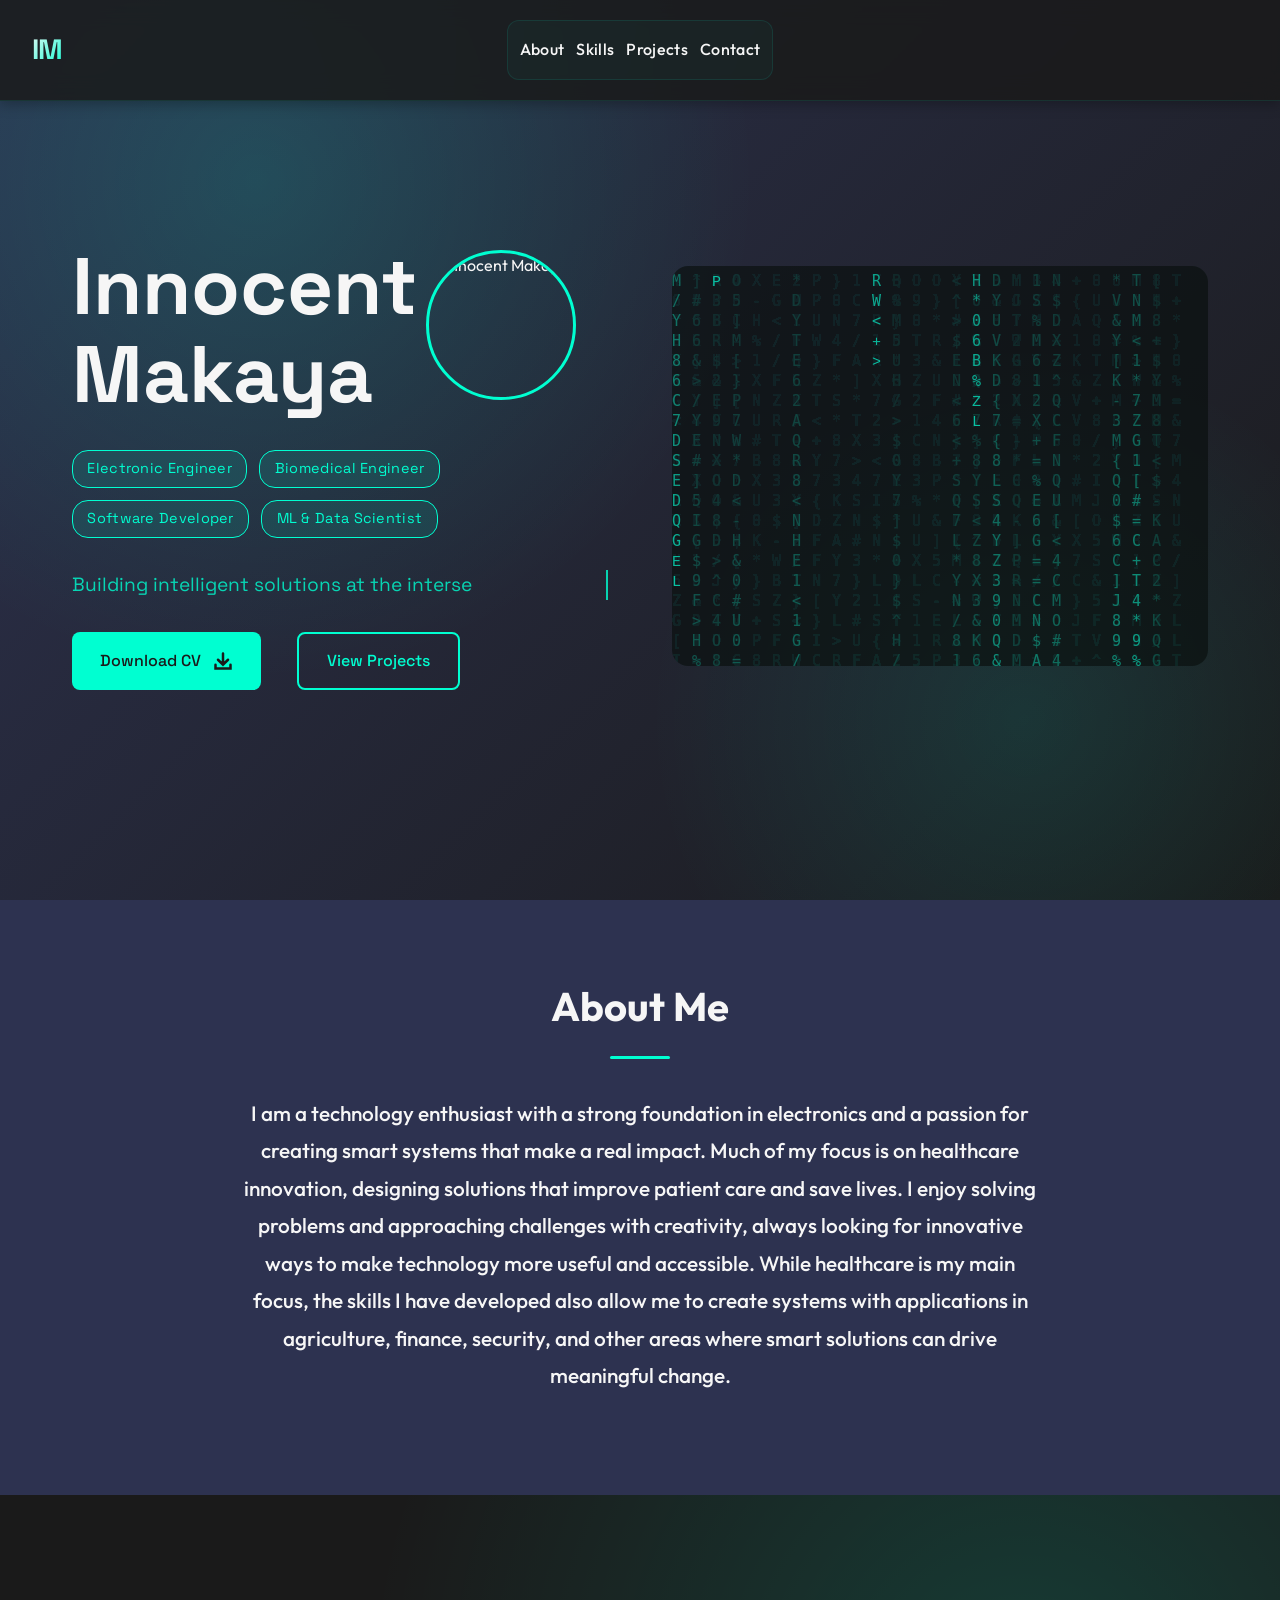
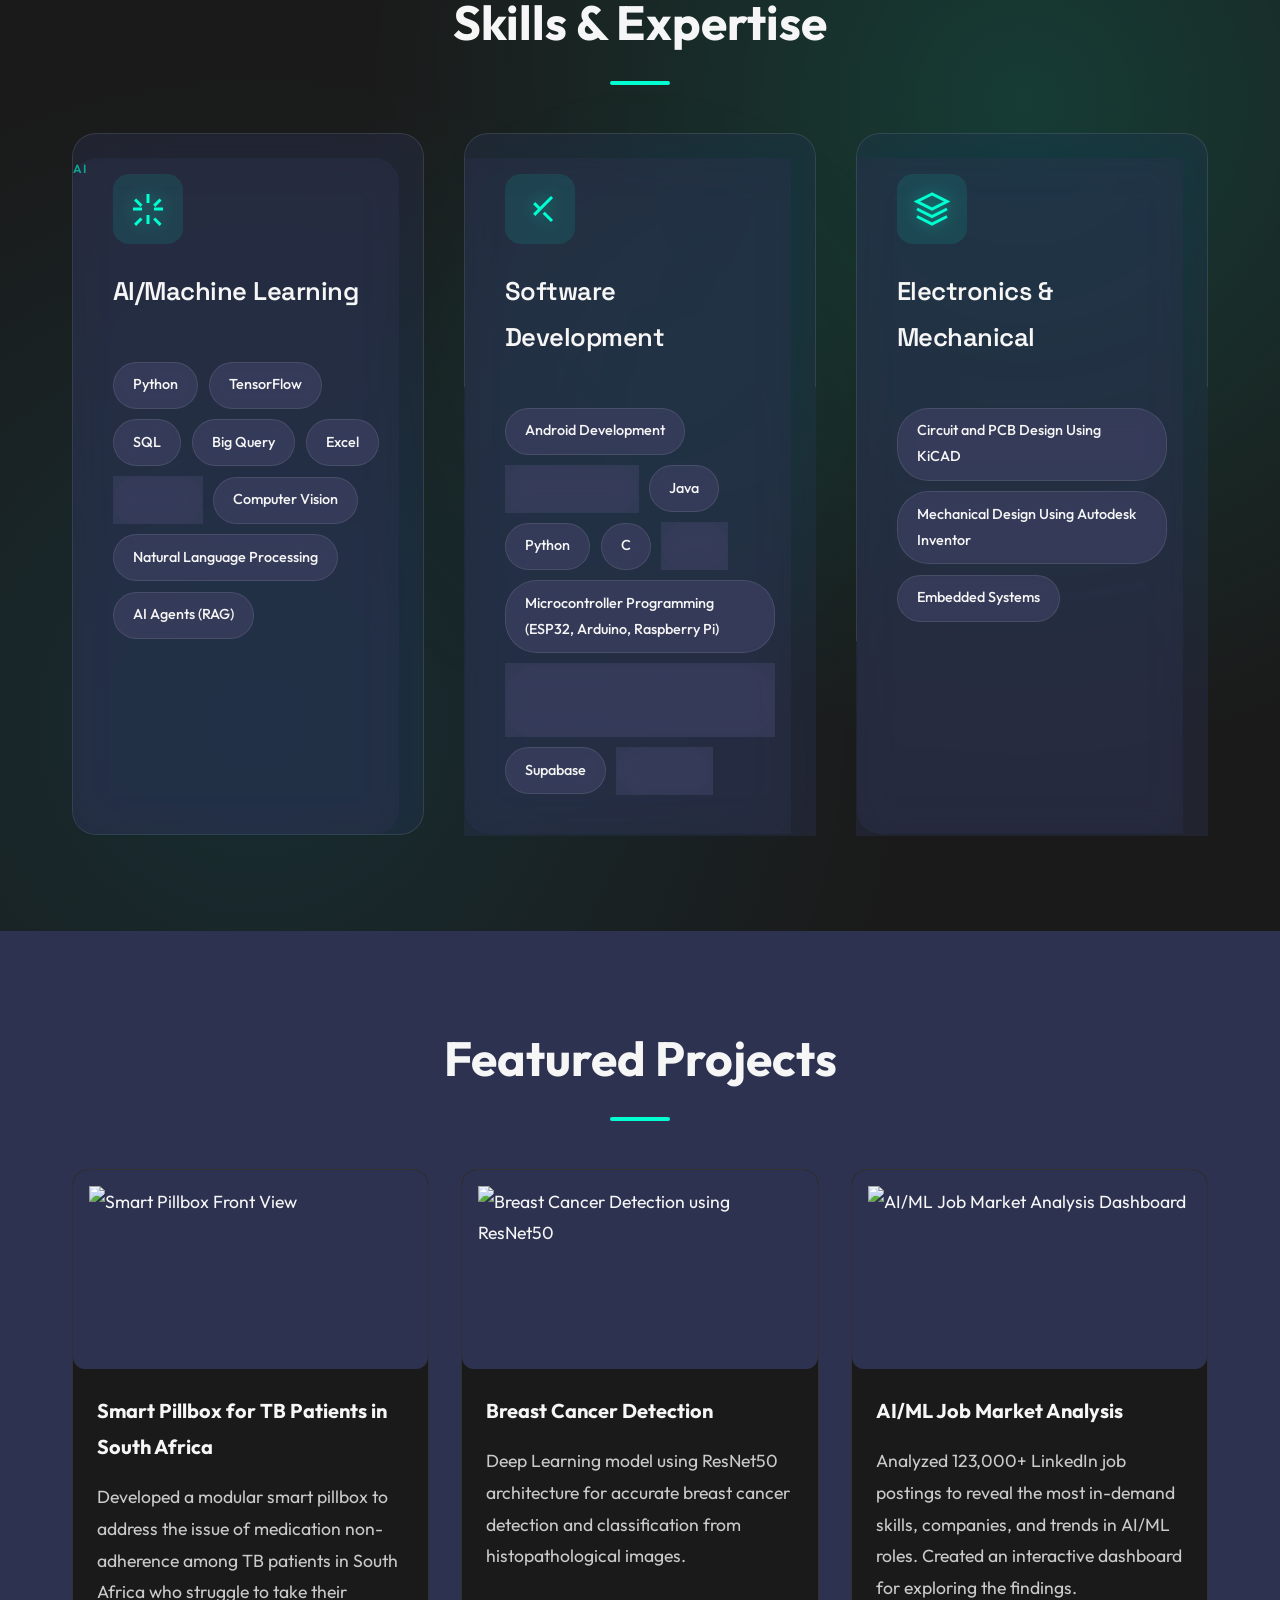
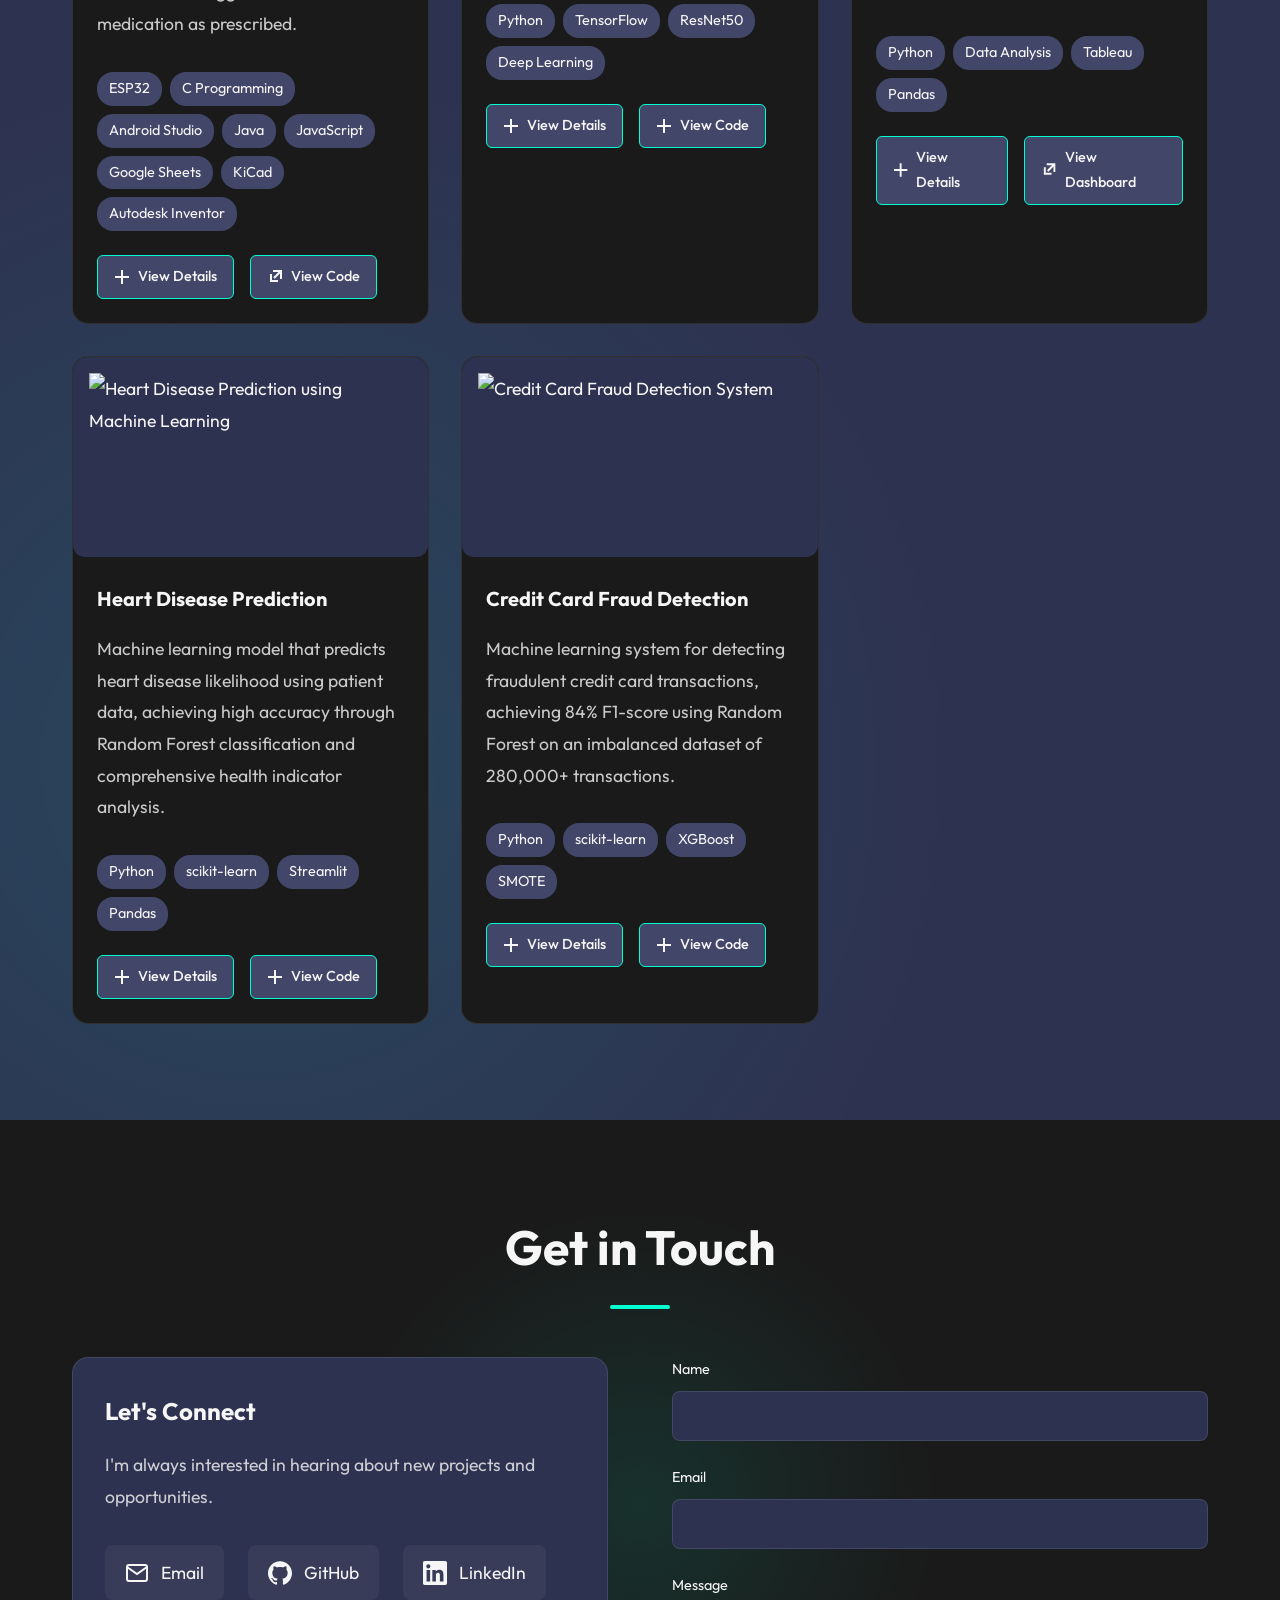
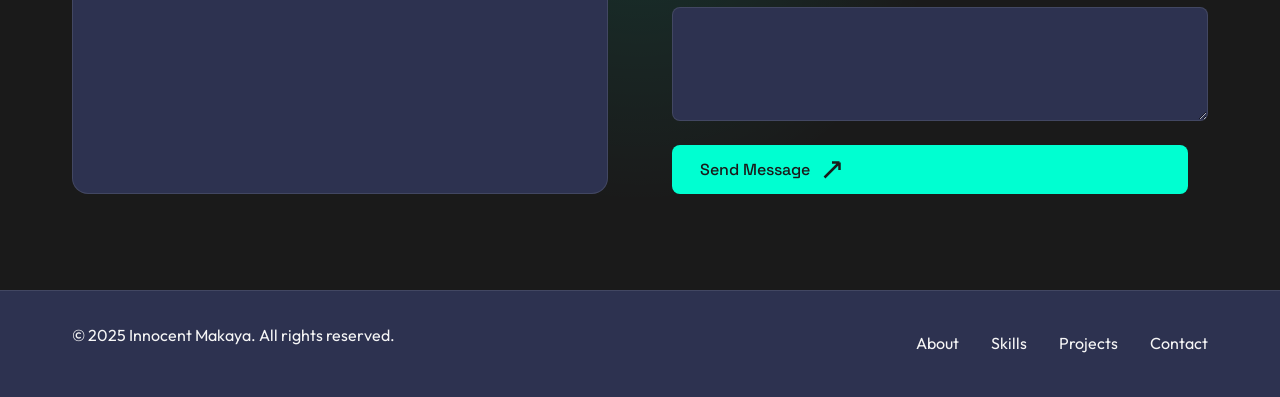
==== index.html @ ff17538e "Add files via upload" ====
<!DOCTYPE html>
<html lang="en">
<head>
    <meta charset="UTF-8">
    <meta name="viewport" content="width=device-width, initial-scale=1.0">
    <title>Innocent Makaya | Software & Biomedical Engineer</title>
    <meta name="description" content="Innocent Makaya - A Software & Biomedical Engineer specializing in AI-driven healthcare solutions and IoT systems">
    <link rel="preconnect" href="https://fonts.googleapis.com">
    <link rel="preconnect" href="https://fonts.gstatic.com" crossorigin>
    <link href="https://fonts.googleapis.com/css2?family=Outfit:wght@300;400;500;600;700&family=Space+Grotesk:wght@400;500;600;700&display=swap" rel="stylesheet">
    <link rel="stylesheet" href="styles.css">
</head>
<body>
    <div id="scroll-progress"></div>

    <div class="noise-overlay"></div>
    
    <!-- Navigation -->
    <nav class="navbar">
        <div class="nav-content">
            <a href="#home" class="logo">IM</a>
            <div class="nav-links">
                <a href="#about">About</a>
                <a href="#skills">Skills</a>
                <a href="#projects">Projects</a>
                <a href="#contact">Contact</a>
            </div>
            <button class="menu-toggle" aria-label="Toggle menu">
                <span></span><span></span>
            </button>
        </div>
    </nav>

    <!-- Hero Section -->
    <section id="home" class="hero">
        <div class="hero-content">
            <div class="hero-text">
                <div class="title-wrap">
                    <h1>Innocent <br>Makaya</h1>
                    <img src="assets/profile_circle.png" alt="Innocent Makaya" class="hero-profile" />
                </div>
                <div class="hero-tags glide-in">
                    <span>Electronic Engineer</span>
                    <span>Biomedical Engineer</span>
                    <span>Software Developer</span>
                    <span>ML & Data Scientist</span>
                </div>
                <p class="typewriter" data-text="Building intelligent solutions at the intersection of hardware, AI & healthcare."></p>
                <div class="cta-buttons">
                    <a href="assets/Innocent_Makaya_CV.pdf" class="btn btn-primary" download>
                        <span>Download CV</span>
                        <svg width="16" height="16" viewBox="0 0 16 16" fill="none">
                            <path d="M14 11v3H2v-3M8 2v9M4 7l4 4 4-4" stroke="currentColor" stroke-width="2" stroke-linecap="round"/>
                        </svg>
                    </a>
                    <a href="#projects" class="btn btn-secondary">View Projects</a>
                </div>
            </div>
            <div class="hero-visual">
                <canvas id="matrix-rain"></canvas>
                <div class="tech-stack-labels">
                    <span style="--delay: 0s">Python</span>
                    <span style="--delay: 0.1s">Java</span>
                    <span style="--delay: 0.2s">React</span>
                    <span style="--delay: 0.3s">IoT</span>
                    <span style="--delay: 0.4s">AI</span>
                </div>
            </div>
        </div>
    </section>

    <!-- About Section -->
    <section id="about" class="about">
        <div class="section-content">
            <h2 class="section-title">About Me</h2>
            <div class="about-narrative">
                <p class="narrative-lead">I am a technology enthusiast with a strong foundation in electronics and a passion for creating smart systems that make a real impact. Much of my focus is on healthcare innovation, designing solutions that improve patient care and save lives.
                    I enjoy solving problems and approaching challenges with creativity, always looking for innovative ways to make technology more useful and accessible. While healthcare is my main focus, the skills I have developed also allow me to create systems with applications in agriculture, finance, security, and other areas where smart solutions can drive meaningful change.
                </p>
            </div>
        </div>
    </section>

    <!-- Skills Section -->
    <section id="skills" class="skills">
        <div class="section-content">
            <h2 class="section-title">Skills & Expertise</h2>
            <div class="skills-grid">
                <div class="skill-card" data-category="AI">
                    <div class="skill-icon">
                        <svg viewBox="0 0 24 24" width="24" height="24" fill="none" stroke="currentColor" stroke-width="2">
                            <path d="M12 2v6m0 14v-6m10-4h-6m-8 0H2m18.364-6.364l-4.243 4.243m-8.485 8.485l-4.243 4.243m4.243-12.728l-4.243-4.243m12.728 12.728l4.243 4.243"/>
                        </svg>
                    </div>
                    <h3>AI/Machine Learning</h3>
                    <ul class="skill-tags">
                        <li>Python</li>
                        <li>TensorFlow</li>
                        <li>SQL</li>
                        <li>Big Query</li>
                        <li>Excel</li>
                        <li>Tableau</li>
                        <li>Computer Vision</li>
                        <li>Natural Language Processing</li>
                        <li>AI Agents (RAG)</li>
                    </ul>
                </div>
                <div class="skill-card" data-category="Software">
                    <div class="skill-icon">
                        <svg viewBox="0 0 24 24" width="24" height="24" fill="none" stroke="currentColor" stroke-width="2">
                            <path d="M20 4L8.12 15.88M14.47 14.48L20 20M8.12 8.12L12 12"/>
                        </svg>
                    </div>
                    <h3>Software Development</h3>
                    <ul class="skill-tags">
                        <li>Android Development</li>
                        <li>Android Studio</li>
                        <li>Java</li>
                        <li>Python</li>
                        <li>C</li>
                        <li>C++</li>
                        <li>Microcontroller Programming (ESP32, Arduino, Raspberry Pi)</li>
                        <li>Web Development (HTML, JavaScript, CSS)</li>
                        <li>Supabase</li>
                        <li>Firebase</li>
                    </ul>
                </div>
                <div class="skill-card" data-category="Engineering">
                    <div class="skill-icon">
                        <svg viewBox="0 0 24 24" width="24" height="24" fill="none" stroke="currentColor" stroke-width="2">
                            <path d="M12 2L2 7l10 5 10-5-10-5zM2 17l10 5 10-5M2 12l10 5 10-5"/>
                        </svg>
                    </div>
                    <h3>Electronics & Mechanical</h3>
                    <ul class="skill-tags">
                        <li>Circuit and PCB Design Using KiCAD</li>
                        <li>Mechanical Design Using Autodesk Inventor</li>
                        <li>Embedded Systems</li>
                    </ul>
                </div>
            </div>
        </div>
    </section>

    <!-- Projects Section -->
    <section id="projects" class="projects">
        <div class="section-content">
            <h2 class="section-title">Featured Projects</h2>
            <div class="projects-grid">
                <article class="project-card">
                    <a href="projects/smart-pillbox.html" class="project-image">
                        <img src="Smart Pillbox Images/Front_No_Screen.jpg" alt="Smart Pillbox Front View" loading="lazy">
                        <div class="view-3d-badge">
                            <svg viewBox="0 0 24 24" width="20" height="20" fill="none" stroke="currentColor" stroke-width="2">
                                <path d="M12 3l8 4.5v9L12 21l-8-4.5v-9L12 3z"/>
                                <path d="M12 12l8-4.5M12 12v9M12 12L4 7.5"/>
                            </svg>
                            View 3D Model
                        </div>
                    </a>
                    <div class="project-content">
                        <h3>Smart Pillbox for TB Patients in South Africa</h3>
                        <p>Developed a modular smart pillbox to address the issue of medication non-adherence among TB patients in South Africa who struggle to take their medication as prescribed.</p>
                        <div class="project-tech">
                            <span>ESP32</span>
                            <span>C Programming</span>
                            <span>Android Studio</span>
                            <span>Java</span>
                            <span>JavaScript</span>
                            <span>Google Sheets</span>
                            <span>KiCad</span>
                            <span>Autodesk Inventor</span>
                        </div>
                        <div class="project-links">
                            <a href="projects/smart-pillbox.html" class="project-link">
                                <svg width="16" height="16" viewBox="0 0 16 16" fill="none" stroke="currentColor" stroke-width="2">
                                    <path d="M8 1v14M1 8h14"/>
                                </svg>
                                View Details
                            </a>
                            <a href="https://github.com/yourusername/smart-pillbox" class="project-link" target="_blank">
                                <svg width="16" height="16" viewBox="0 0 16 16" fill="none" stroke="currentColor" stroke-width="2">
                                    <path d="M6 2h8v8M14 2L7 9M4 5v7h7"/>
                                </svg>
                                View Code
                            </a>
                        </div>
                    </div>
                </article>

                <article class="project-card">
                    <a href="projects/breast-cancer-detection.html" class="project-image">
                        <img src="Breast Cancer/Breast Cancer Detection_ ResNet50 Overview.png" alt="Breast Cancer Detection using ResNet50" loading="lazy">
                        <div class="view-details-badge">
                            <svg viewBox="0 0 24 24" width="20" height="20" fill="none" stroke="currentColor" stroke-width="2">
                                <path d="M12 2C6.48 2 2 6.48 2 12s4.48 10 10 10 10-4.48 10-10S17.52 2 12 2z"/>
                                <path d="M12 8v8M8 12h8"/>
                            </svg>
                            View Details
                        </div>
                    </a>
                    <div class="project-content">
                        <h3>Breast Cancer Detection</h3>
                        <p>Deep Learning model using ResNet50 architecture for accurate breast cancer detection and classification from histopathological images.</p>
                        <div class="project-tech">
                            <span>Python</span>
                            <span>TensorFlow</span>
                            <span>ResNet50</span>
                            <span>Deep Learning</span>
                        </div>
                        <div class="project-links">
                            <a href="projects/breast-cancer-detection.html" class="project-link">
                                <svg width="16" height="16" viewBox="0 0 16 16" fill="none" stroke="currentColor" stroke-width="2">
                                    <path d="M8 1v14M1 8h14"/>
                                </svg>
                                View Details
                            </a>
                            <a href="https://github.com/Innocentmakaya/Breast-Cancer-Detection-Using-Deep-Learning.git" class="project-link" target="_blank">
                                <svg width="16" height="16" viewBox="0 0 16 16" fill="none" stroke="currentColor" stroke-width="2">
                                    <path d="M8 1v14M1 8h14"/>
                                </svg>
                                View Code
                            </a>
                        </div>
                    </div>
                </article>

                <article class="project-card">
                    <a href="projects/job-market-analysis.html" class="project-image skills-demand-preview">
                        <img src="Skills Demand Images/skills demand logo.png" alt="AI/ML Job Market Analysis Dashboard" loading="lazy">
                    </a>
                    <div class="project-content">
                        <h3>AI/ML Job Market Analysis</h3>
                        <p>Analyzed 123,000+ LinkedIn job postings to reveal the most in-demand skills, companies, and trends in AI/ML roles. Created an interactive dashboard for exploring the findings.</p>
                        <div class="project-tech">
                            <span>Python</span>
                            <span>Data Analysis</span>
                            <span>Tableau</span>
                            <span>Pandas</span>
                        </div>
                        <div class="project-links">
                            <a href="projects/job-market-analysis.html" class="project-link">
                                <svg width="16" height="16" viewBox="0 0 16 16" fill="none" stroke="currentColor" stroke-width="2">
                                    <path d="M8 1v14M1 8h14"/>
                                </svg>
                                View Details
                            </a>
                            <a href="https://public.tableau.com/views/AIMLJobMarketAnalysis/Dashboard1" class="project-link" target="_blank">
                                <svg width="16" height="16" viewBox="0 0 16 16" fill="none" stroke="currentColor" stroke-width="2">
                                    <path d="M6 2h8v8M14 2L7 9M4 5v7h7"/>
                                </svg>
                                View Dashboard
                            </a>
                        </div>
                    </div>
                </article>

                <article class="project-card">
                    <a href="projects/heart-disease-prediction.html" class="project-image">
                        <img src="Heart Disease Prediction images/Heart Disease logo.png" alt="Heart Disease Prediction using Machine Learning" loading="lazy">
                        <div class="view-details-badge">
                            <svg viewBox="0 0 24 24" width="20" height="20" fill="none" stroke="currentColor" stroke-width="2">
                                <path d="M12 2C6.48 2 2 6.48 2 12s4.48 10 10 10 10-4.48 10-10S17.52 2 12 2z"/>
                                <path d="M12 8v8M8 12h8"/>
                            </svg>
                            View Details
                        </div>
                    </a>
                    <div class="project-content">
                        <h3>Heart Disease Prediction</h3>
                        <p>Machine learning model that predicts heart disease likelihood using patient data, achieving high accuracy through Random Forest classification and comprehensive health indicator analysis.</p>
                        <div class="project-tech">
                            <span>Python</span>
                            <span>scikit-learn</span>
                            <span>Streamlit</span>
                            <span>Pandas</span>
                        </div>
                        <div class="project-links">
                            <a href="projects/heart-disease-prediction.html" class="project-link">
                                <svg width="16" height="16" viewBox="0 0 16 16" fill="none" stroke="currentColor" stroke-width="2">
                                    <path d="M8 1v14M1 8h14"/>
                                </svg>
                                View Details
                            </a>
                            <a href="https://github.com/Innocentmakaya/Heart-Disease-Prediction-Using-Machine-Learning.git" class="project-link" target="_blank">
                                <svg width="16" height="16" viewBox="0 0 16 16" fill="none" stroke="currentColor" stroke-width="2">
                                    <path d="M8 1v14M1 8h14"/>
                                </svg>
                                View Code
                            </a>
                        </div>
                    </div>
                </article>

                <article class="project-card">
                    <a href="projects/credit-card-fraud.html" class="project-image">
                        <img src="Credit Card Fraud Detection Images/credit card logo.png" alt="Credit Card Fraud Detection System" loading="lazy">
                        <div class="view-details-badge">
                            <svg viewBox="0 0 24 24" width="20" height="20" fill="none" stroke="currentColor" stroke-width="2">
                                <path d="M12 2C6.48 2 2 6.48 2 12s4.48 10 10 10 10-4.48 10-10S17.52 2 12 2z"/>
                                <path d="M12 8v8M8 12h8"/>
                            </svg>
                            View Details
                        </div>
                    </a>
                    <div class="project-content">
                        <h3>Credit Card Fraud Detection</h3>
                        <p>Machine learning system for detecting fraudulent credit card transactions, achieving 84% F1-score using Random Forest on an imbalanced dataset of 280,000+ transactions.</p>
                        <div class="project-tech">
                            <span>Python</span>
                            <span>scikit-learn</span>
                            <span>XGBoost</span>
                            <span>SMOTE</span>
                        </div>
                        <div class="project-links">
                            <a href="projects/credit-card-fraud.html" class="project-link">
                                <svg width="16" height="16" viewBox="0 0 16 16" fill="none" stroke="currentColor" stroke-width="2">
                                    <path d="M8 1v14M1 8h14"/>
                                </svg>
                                View Details
                            </a>
                            <a href="https://github.com/Innocentmakaya/Credit-Card-Fraud-Detection-Using-Machine-Learning.git" class="project-link" target="_blank">
                                <svg width="16" height="16" viewBox="0 0 16 16" fill="none" stroke="currentColor" stroke-width="2">
                                    <path d="M8 1v14M1 8h14"/>
                                </svg>
                                View Code
                            </a>
                        </div>
                    </div>
                </article>
            </div>
        </div>
    </section>

    <!-- Contact Section -->
    <section id="contact" class="contact">
        <div class="section-content">
            <h2 class="section-title">Get in Touch</h2>
            <div class="contact-grid">
                <div class="contact-info">
                    <h3>Let's Connect</h3>
                    <p>I'm always interested in hearing about new projects and opportunities.</p>
                    <div class="social-links">
                        <a href="mailto:innocent@example.com" class="social-link">
                            <svg viewBox="0 0 24 24" width="24" height="24" fill="none" stroke="currentColor" stroke-width="2">
                                <path d="M4 4h16c1.1 0 2 .9 2 2v12c0 1.1-.9 2-2 2H4c-1.1 0-2-.9-2-2V6c0-1.1.9-2 2-2z"/>
                                <path d="M22 6l-10 7L2 6"/>
                            </svg>
                            <span>Email</span>
                        </a>
                        <a href="https://github.com/yourusername" class="social-link" target="_blank">
                            <svg viewBox="0 0 24 24" width="24" height="24" fill="currentColor">
                                <path d="M12 .297c-6.63 0-12 5.373-12 12 0 5.303 3.438 9.8 8.205 11.385.6.113.82-.258.82-.577 0-.285-.01-1.04-.015-2.04-3.338.724-4.042-1.61-4.042-1.61C4.422 18.07 3.633 17.7 3.633 17.7c-1.087-.744.084-.729.084-.729 1.205.084 1.838 1.236 1.838 1.236 1.07 1.835 2.809 1.305 3.495.998.108-.776.417-1.305.76-1.605-2.665-.3-5.466-1.332-5.466-5.93 0-1.31.465-2.38 1.235-3.22-.135-.303-.54-1.523.105-3.176 0 0 1.005-.322 3.3 1.23.96-.267 1.98-.399 3-.405 1.02.006 2.04.138 3 .405 2.28-1.552 3.285-1.23 3.285-1.23.645 1.653.24 2.873.12 3.176.765.84 1.23 1.91 1.23 3.22 0 4.61-2.805 5.625-5.475 5.92.42.36.81 1.096.81 2.22 0 1.606-.015 2.896-.015 3.286 0 .315.21.69.825.57C20.565 22.092 24 17.592 24 12.297c0-6.627-5.373-12-12-12"/>
                            </svg>
                            <span>GitHub</span>
                        </a>
                        <a href="https://linkedin.com/in/yourprofile" class="social-link" target="_blank">
                            <svg viewBox="0 0 24 24" width="24" height="24" fill="currentColor">
                                <path d="M20.447 20.452h-3.554v-5.569c0-1.328-.027-3.037-1.852-3.037-1.853 0-2.136 1.445-2.136 2.939v5.667H9.351V9h3.414v1.561h.046c.477-.9 1.637-1.85 3.37-1.85 3.601 0 4.267 2.37 4.267 5.455v6.286zM5.337 7.433c-1.144 0-2.063-.926-2.063-2.065 0-1.138.92-2.063 2.063-2.063 1.14 0 2.064.925 2.064 2.063 0 1.139-.925 2.065-2.064 2.065zm1.782 13.019H3.555V9h3.564v11.452zM22.225 0H1.771C.792 0 0 .774 0 1.729v20.542C0 23.227.792 24 1.771 24h20.451C23.2 24 24 23.227 24 22.271V1.729C24 .774 23.2 0 22.222 0h.003z"/>
                            </svg>
                            <span>LinkedIn</span>
                        </a>
                    </div>
                </div>
                <form id="contact-form" class="contact-form">
                    <div class="form-group">
                        <label for="name">Name</label>
                        <input type="text" id="name" name="name" required>
                    </div>
                    <div class="form-group">
                        <label for="email">Email</label>
                        <input type="email" id="email" name="email" required>
                    </div>
                    <div class="form-group">
                        <label for="message">Message</label>
                        <textarea id="message" name="message" rows="5" required></textarea>
                    </div>
                    <button type="submit" class="btn btn-primary">
                        <span>Send Message</span>
                        <svg width="16" height="16" viewBox="0 0 16 16" fill="none" stroke="currentColor" stroke-width="2">
                            <path d="M14 2L2 14M14 2v6m0-6H8"/>
                        </svg>
                    </button>
                </form>
            </div>
        </div>
    </section>

    <footer class="footer">
        <div class="footer-content">
            <p>© 2025 Innocent Makaya. All rights reserved.</p>
            <div class="footer-links">
                <a href="#about">About</a>
                <a href="#skills">Skills</a>
                <a href="#projects">Projects</a>
                <a href="#contact">Contact</a>
            </div>
        </div>
    </footer>

    <script src="script.js"></script>
</body>
</html>
---- styles.css ----
/* General Styles & Reset */
:root {
    /* Modern Dark Theme Palette */
    --color-primary: #2D3250;
    --color-secondary: #424769;
    --color-accent: #00FFD1;
    --color-text: #F6F6F6;
    --color-text-dark: #1A1A1A;
    --color-background: #1A1A1A;
    --color-surface: #2D3250;
    --color-surface-light: #424769;
    
    /* Typography */
    --font-primary: 'Outfit', sans-serif;
    --font-secondary: 'Space Grotesk', monospace;
    
    /* Effects */
    --shadow-sm: 0 2px 4px rgba(0, 0, 0, 0.1);
    --shadow-md: 0 4px 8px rgba(0, 0, 0, 0.1);
    --shadow-lg: 0 8px 16px rgba(0, 0, 0, 0.1);
    --gradient-primary: linear-gradient(135deg, var(--color-primary) 0%, var(--color-secondary) 100%);
}

* {
    margin: 0;
    padding: 0;
    box-sizing: border-box;
}

html {
    scroll-behavior: smooth;
    font-size: 16px;
    scroll-padding-top: 80px;
}

body {
    font-family: var(--font-primary);
    line-height: 1.6;
    color: var(--color-text);
    background-color: var(--color-background);
    overflow-x: hidden;
}

/* Scrollbar Styling */
::-webkit-scrollbar {
    width: 8px;
    background: var(--color-background);
}

::-webkit-scrollbar-thumb {
    background: var(--color-accent);
    border-radius: 4px;
}

.container {
    max-width: 1200px;
    margin: 0 auto;
    padding: 0 20px;
}

a {
    text-decoration: none;
    color: var(--primary-color);
    transition: color 0.3s ease;
}

a:hover {
    color: var(--secondary-color);
}

ul {
    list-style: none;
}

h1, h2, h3, h4 {
    font-family: var(--font-heading);
    color: var(--primary-color);
    margin-bottom: 15px;
}

h1 { font-size: 4.5em; line-height: 1.1; } /* Larger, bolder H1 */
h2 { font-size: 2.8em; line-height: 1.3; }
h3 { font-size: 2em; }
p { margin-bottom: 1em; }

.section-padding {
    padding: 120px 0; /* More vertical space */
    position: relative;
    z-index: 1;
}

.section-title {
    text-align: center;
    margin-bottom: 80px; /* More space below title */
    position: relative;
    padding-bottom: 15px;
    font-size: 3.2em;
    color: var(--text-dark); /* Changed for contrast */
}

.section-title::after {
    content: '';
    position: absolute;
    left: 50%;
    bottom: 0;
    transform: translateX(-50%);
    width: 100px; /* Wider underline */
    height: 5px; /* Thicker underline */
    background-color: var(--accent-color);
    border-radius: 3px;
}

.highlight-underline {
    position: relative;
    display: inline-block;
}
.highlight-underline::after {
    content: '';
    position: absolute;
    left: 0;
    bottom: -5px;
    width: 100%;
    height: 3px;
    background-color: var(--accent-color);
    opacity: 0.7;
    transition: width 0.3s ease;
}

/* Scroll Progress Bar */
#scroll-progress {
    position: fixed;
    top: 0;
    left: 0;
    width: 0%;
    height: 5px;
    background-color: var(--accent-color);
    z-index: 9999;
}

/* Project Page Styles */
.project-header {
    background: var(--color-surface);
    padding: 6rem 2rem 4rem;
    text-align: center;
    position: relative;
    overflow: hidden;
}

.header-content {
    max-width: 1200px;
    margin: 0 auto;
    position: relative;
    z-index: 2;
}

.project-header h1 {
    font-size: clamp(2.5rem, 5vw, 4rem);
    margin-bottom: 1rem;
    color: var(--color-text);
    font-family: var(--font-secondary);
}

.project-subtitle {
    font-size: clamp(1.1rem, 2vw, 1.5rem);
    color: var(--color-accent);
    max-width: 800px;
    margin: 0 auto;
}

.project-main {
    max-width: 1200px;
    margin: 0 auto;
    padding: 4rem 2rem;
}

.project-section {
    margin-bottom: 4rem;
}

.project-section h2 {
    font-size: 2rem;
    margin-bottom: 2rem;
    color: var(--color-accent);
    font-family: var(--font-secondary);
}

.section-content {
    color: var(--color-text);
    font-size: 1.1rem;
    line-height: 1.8;
}

/* Project Implementation Steps */
.implementation-step {
    margin-bottom: 2rem;
    padding: 2rem;
    background: var(--color-surface);
    border-radius: 1rem;
    border: 1px solid rgba(255, 255, 255, 0.1);
}

.implementation-step h3 {
    color: var(--color-accent);
    margin-bottom: 1rem;
    font-size: 1.3rem;
}

.implementation-step ul {
    margin-top: 1rem;
    padding-left: 1.5rem;
}

.implementation-step li {
    margin-bottom: 0.5rem;
}

/* Results Section */
.results {
    display: grid;
    grid-template-columns: repeat(auto-fit, minmax(200px, 1fr));
    gap: 2rem;
    margin-bottom: 2rem;
}

.result-metric {
    text-align: center;
    padding: 2rem;
    background: var(--color-surface);
    border-radius: 1rem;
    border: 1px solid rgba(255, 255, 255, 0.1);
}

.result-metric h3 {
    font-size: 2.5rem;
    color: var(--color-accent);
    margin-bottom: 1rem;
}

/* Tech Stack */
.tech-stack {
    display: grid;
    grid-template-columns: repeat(auto-fit, minmax(250px, 1fr));
    gap: 2rem;
}

.tech-category {
    padding: 2rem;
    background: var(--color-surface);
    border-radius: 1rem;
    border: 1px solid rgba(255, 255, 255, 0.1);
}

.tech-category h3 {
    color: var(--color-accent);
    margin-bottom: 1rem;
}

.tech-category ul {
    list-style: none;
    padding: 0;
}

.tech-category li {
    margin-bottom: 0.5rem;
    padding-left: 1.5rem;
    position: relative;
}

.tech-category li:before {
    content: "▹";
    position: absolute;
    left: 0;
    color: var(--color-accent);
}

/* Statistics Grid */
.key-stats {
    display: grid;
    grid-template-columns: repeat(auto-fit, minmax(200px, 1fr));
    gap: 2rem;
    margin-top: 2rem;
}

.stat {
    text-align: center;
    padding: 2rem;
    background: var(--color-surface);
    border-radius: 1rem;
    border: 1px solid rgba(255, 255, 255, 0.1);
}

.stat h3 {
    font-size: 2.5rem;
    color: var(--color-accent);
    margin-bottom: 1rem;
}

/* Solution Features */
.solution-features {
    display: grid;
    grid-template-columns: repeat(auto-fit, minmax(250px, 1fr));
    gap: 2rem;
    margin-top: 2rem;
}

.feature {
    padding: 2rem;
    background: var(--color-surface);
    border-radius: 1rem;
    border: 1px solid rgba(255, 255, 255, 0.1);
}

.feature h3 {
    color: var(--color-accent);
    margin-bottom: 1rem;
    font-size: 1.3rem;
}

/* Future Enhancements */
.future-list {
    list-style: none;
    padding: 0;
}

.future-list li {
    margin-bottom: 1rem;
    padding-left: 1.5rem;
    position: relative;
}

.future-list li:before {
    content: "→";
    position: absolute;
    left: 0;
    color: var(--color-accent);
}

/* Project Navigation */
.project-navigation {
    display: grid;
    grid-template-columns: repeat(2, 1fr);
    gap: 2rem;
    max-width: 1200px;
    margin: 0 auto;
    padding: 4rem 2rem;
    border-top: 1px solid rgba(255, 255, 255, 0.1);
}

.prev-project,
.next-project {
    padding: 2rem;
    background: var(--color-surface);
    border-radius: 1rem;
    text-decoration: none;
    color: var(--color-text);
    transition: transform 0.3s ease;
    border: 1px solid rgba(255, 255, 255, 0.1);
}

.prev-project:hover,
.next-project:hover {
    transform: translateY(-5px);
}

.prev-project span,
.next-project span {
    color: var(--color-accent);
    font-size: 0.9rem;
    display: block;
    margin-bottom: 0.5rem;
}

.next-project {
    text-align: right;
}

@media (max-width: 768px) {
    .project-navigation {
        grid-template-columns: 1fr;
    }
    
    .next-project {
        text-align: left;
    }
    
    .key-stats,
    .solution-features,
    .tech-stack {
        grid-template-columns: 1fr;
    }
}

/* Buttons */
.btn {
    display: inline-block;
    padding: 14px 30px; /* Larger padding */
    border-radius: 8px; /* More rounded */
    font-weight: 600;
    transition: all 0.3s ease;
    border: none;
    cursor: pointer;
    text-align: center;
    margin-right: 20px;
    font-size: 1.05em;
}

.btn-primary {
    background-color: var(--primary-color);
    color: var(--text-light);
    box-shadow: var(--box-shadow);
}

.btn-primary:hover {
    background-color: var(--secondary-color);
    transform: translateY(-5px); /* More pronounced lift */
    box-shadow: 0 12px 25px rgba(0, 0, 0, 0.25);
}

.btn-secondary {
    background-color: transparent;
    color: var(--primary-color);
    border: 2px solid var(--primary-color);
}

.btn-secondary:hover {
    background-color: var(--primary-color);
    color: var(--text-light);
    transform: translateY(-5px);
    box-shadow: 0 12px 25px rgba(0, 0, 0, 0.25);
}

.btn i {
    margin-left: 10px;
}

/* Navigation */
.navbar {
    position: fixed;
    top: 0;
    left: 0;
    right: 0;
    z-index: 1000;
    background: rgba(10, 10, 10, 0.7);
    backdrop-filter: blur(20px) saturate(180%);
    -webkit-backdrop-filter: blur(20px) saturate(180%);
    border-bottom: 1px solid rgba(0, 255, 209, 0.1);
    transform: translateY(0);
    transition: all 0.3s cubic-bezier(0.4, 0, 0.2, 1);
    box-shadow: 0 4px 30px rgba(0, 0, 0, 0.3);
}

.navbar::before {
    content: '';
    position: absolute;
    top: 0;
    left: 0;
    right: 0;
    height: 1px;
    background: linear-gradient(90deg, 
        transparent 0%, 
        rgba(0, 255, 209, 0.3) 50%, 
        transparent 100%);
    opacity: 0;
    transition: opacity 0.3s ease;
}

.navbar:hover::before {
    opacity: 1;
}

.navbar.hidden {
    transform: translateY(-100%);
}

.nav-content {
    display: flex;
    justify-content: space-between;
    align-items: center;
    max-width: 1400px;
    margin: 0 auto;
    padding: 1.25rem 3rem;
}

.logo {
    font-family: var(--font-secondary);
    font-size: 1.75rem;
    color: var(--color-text);
    text-decoration: none;
    font-weight: 700;
    position: relative;
    letter-spacing: -0.02em;
    background: linear-gradient(135deg, var(--color-text) 0%, var(--color-accent) 100%);
    -webkit-background-clip: text;
    -webkit-text-fill-color: transparent;
    background-clip: text;
    transition: all 0.3s ease;
}

.logo::before {
    content: '';
    position: absolute;
    inset: -8px;
    background: radial-gradient(circle at center, rgba(0, 255, 209, 0.1) 0%, transparent 70%);
    border-radius: 50%;
    opacity: 0;
    transition: opacity 0.3s ease;
    z-index: -1;
}

.logo:hover::before {
    opacity: 1;
}

.logo::after {
    content: '';
    position: absolute;
    bottom: -6px;
    left: 0;
    width: 0;
    height: 2px;
    background: linear-gradient(90deg, var(--color-accent), #00d4ff);
    box-shadow: 0 0 10px var(--color-accent);
    transition: width 0.4s cubic-bezier(0.4, 0, 0.2, 1);
}

.logo:hover::after {
    width: 100%;
}

.nav-links {
    display: flex;
    gap: 0.75rem;
    align-items: center;
    background: rgba(0, 255, 209, 0.03);
    padding: 0.5rem 0.75rem;
    border-radius: 12px;
    border: 1px solid rgba(0, 255, 209, 0.1);
}

.nav-links a {
    color: rgba(255, 255, 255, 0.7);
    text-decoration: none;
    font-size: 0.95rem;
    font-weight: 500;
    position: relative;
    padding: 0.7rem 1.75rem;
    border-radius: 8px;
    transition: all 0.3s cubic-bezier(0.4, 0, 0.2, 1);
    letter-spacing: 0.02em;
    overflow: hidden;
}

.nav-links a::before {
    content: '';
    position: absolute;
    inset: 0;
    background: linear-gradient(135deg, 
        rgba(0, 255, 209, 0.1) 0%, 
        rgba(0, 212, 255, 0.05) 100%);
    opacity: 0;
    transition: opacity 0.3s ease;
    border-radius: 8px;
}

.nav-links a::after {
    content: '';
    position: absolute;
    bottom: 0;
    left: 50%;
    transform: translateX(-50%) scaleX(0);
    width: 80%;
    height: 2px;
    background: linear-gradient(90deg, 
        transparent,
        var(--color-accent),
        transparent);
    box-shadow: 0 0 10px var(--color-accent);
    transition: transform 0.3s cubic-bezier(0.4, 0, 0.2, 1);
}

.nav-links a:hover {
    color: var(--color-accent);
    background: rgba(0, 255, 209, 0.08);
}

.nav-links a:hover::before {
    opacity: 1;
}

.nav-links a:hover::after {
    transform: translateX(-50%) scaleX(1);
}

.nav-links a.active {
    color: var(--color-accent);
    background: rgba(0, 255, 209, 0.1);
}

.nav-links a.active::after {
    transform: translateX(-50%) scaleX(1);
}

/* Buttons */
.btn {
    display: inline-flex;
    align-items: center;
    gap: 0.75rem;
    padding: 0.875rem 1.75rem;
    border: none;
    border-radius: 0.5rem;
    font-family: var(--font-secondary);
    font-size: 1rem;
    font-weight: 500;
    text-decoration: none;
    cursor: pointer;
    transition: all 0.3s ease;
    position: relative;
    overflow: hidden;
}

.btn svg {
    width: 1.25rem;
    height: 1.25rem;
    transition: transform 0.3s ease;
}

.btn:hover svg {
    transform: translateX(4px);
}

.btn-primary {
    background: var(--color-accent);
    color: var(--color-text-dark);
}

.btn-primary::before {
    content: '';
    position: absolute;
    top: 0;
    left: -100%;
    width: 100%;
    height: 100%;
    background: linear-gradient(
        90deg,
        transparent,
        rgba(255, 255, 255, 0.2),
        transparent
    );
    transition: 0.5s;
}

.btn-primary:hover {
    transform: translateY(-2px);
    box-shadow: 0 5px 15px rgba(0, 255, 209, 0.4);
}

.btn-primary:hover::before {
    left: 100%;
}

.btn-secondary {
    background: transparent;
    border: 2px solid var(--color-accent);
    color: var(--color-accent);
}

.btn-secondary:hover {
    background: rgba(0, 255, 209, 0.1);
    transform: translateY(-2px);
}

.cta-buttons {
    display: flex;
    gap: 1rem;
    margin-top: 2rem;
}

/* Menu Toggle for Mobile */
.menu-toggle {
    display: none;
    flex-direction: column;
    gap: 6px;
    background: none;
    border: none;
    cursor: pointer;
    padding: 4px;
}

.menu-toggle span {
    display: block;
    width: 24px;
    height: 2px;
    background: var(--color-text);
    transition: 0.3s ease;
}

@media (max-width: 768px) {
    .menu-toggle {
        display: flex;
    }

    .nav-links {
        position: fixed;
        top: 72px;
        left: 0;
        right: 0;
        background: var(--color-background);
        padding: 2rem;
        flex-direction: column;
        align-items: center;
        transform: translateY(-100%);
        opacity: 0;
        transition: all 0.3s ease;
        pointer-events: none;
    }

    .nav-links.active {
        transform: translateY(0);
        opacity: 1;
        pointer-events: all;
    }

    .menu-toggle.active span:nth-child(1) {
        transform: translateY(8px) rotate(45deg);
    }

    .menu-toggle.active span:nth-child(2) {
        opacity: 0;
    }

    .menu-toggle.active span:nth-child(3) {
        transform: translateY(-8px) rotate(-45deg);
    }
}


/* Hero Section */
.hero {
    min-height: 100vh;
    display: flex;
    align-items: center;
    padding: 7rem 0 5rem;
    background: linear-gradient(135deg, var(--color-primary) 0%, var(--color-background) 100%);
    position: relative;
    overflow: hidden;
}

.hero::before {
    content: '';
    position: absolute;
    top: 0;
    left: 0;
    right: 0;
    bottom: 0;
    background: 
        radial-gradient(circle at 20% 20%, rgba(0, 255, 209, 0.15) 0%, transparent 40%),
        radial-gradient(circle at 80% 80%, rgba(0, 255, 209, 0.1) 0%, transparent 30%);
    pointer-events: none;
}

.hero-content {
    display: grid;
    grid-template-columns: 1fr 1fr;
    gap: 4rem;
    align-items: center;
    max-width: 1200px;
    margin: 0 auto;
    padding: 0 2rem;
    position: relative;
    z-index: 2;
}

.hero-text {
    color: var(--color-text);
}

.hero-text h1 {
    font-size: clamp(3rem, 8vw, 5rem);
    line-height: 1.1;
    margin-bottom: 1rem;
    font-family: var(--font-secondary);
    font-weight: 700;
}

.hero-text h2 {
    font-size: clamp(1.5rem, 4vw, 2rem);
    color: var(--color-accent);
    font-weight: 400;
    margin-bottom: 2rem;
    opacity: 0;
    animation: slideUp 0.8s ease forwards 0.5s;
}

.title-wrap {
    position: relative;
    margin-bottom: 2rem;
}

.accent-circle {
    position: absolute;
    top: -2rem;
    right: 2rem;
    width: 150px;
    height: 150px;
    border: 2px solid var(--color-accent);
    border-radius: 50%;
    opacity: 0;
    animation: pulse 4s infinite, fadeIn 1s ease forwards;
}

.typewriter {
    font-family: var(--font-secondary);
    font-size: 1.2rem;
    color: var(--color-text);
    opacity: 0.8;
    margin: 2rem 0;
    min-height: 1.6em;
}

.hero-visual {
    position: relative;
    height: 400px;
    background: rgba(0, 255, 209, 0.05);
    border-radius: 1rem;
    overflow: hidden;
}

#matrix-rain {
    width: 100%;
    height: 100%;
    opacity: 0.7;
}

.tech-stack-labels {
    position: absolute;
    top: 50%;
    left: 50%;
    transform: translate(-50%, -50%);
    display: flex;
    flex-direction: column;
    gap: 1.5rem;
    align-items: center;
}

.tech-stack-labels span {
    font-family: var(--font-secondary);
    font-size: 1.2rem;
    color: var(--color-accent);
    opacity: 0;
    animation: fadeInOut 4s infinite;
    animation-delay: var(--delay);
    text-shadow: 0 0 10px rgba(0, 255, 209, 0.5);
}

@keyframes fadeInOut {
    0%, 100% { opacity: 0; transform: translateY(10px); }
    50% { opacity: 1; transform: translateY(0); }
}

@keyframes pulse {
    0%, 100% { transform: scale(1); opacity: 0.3; }
    50% { transform: scale(1.1); opacity: 0.5; }
}

@keyframes fadeIn {
    from { opacity: 0; }
    to { opacity: 0.3; }
}

@keyframes slideUp {
    from { 
        opacity: 0;
        transform: translateY(20px);
    }
    to { 
        opacity: 1;
        transform: translateY(0);
    }
}

.hero-content {
    display: grid;
    grid-template-columns: 1fr 1fr;
    gap: 4rem;
    align-items: center;
    max-width: 1200px;
    margin: 0 auto;
    padding: 0 2rem;
}

.hero-text {
    z-index: 2;
}

.title-wrap {
    position: relative;
}

.accent-circle {
    position: absolute;
    top: -2rem;
    right: 2rem;
    width: 150px;
    height: 150px;
    border: 2px solid var(--color-accent);
    border-radius: 50%;
    opacity: 0.3;
    animation: pulse 4s infinite;
}

@keyframes pulse {
    0%, 100% {
        transform: scale(1);
        opacity: 0.3;
    }
    50% {
        transform: scale(1.1);
        opacity: 0.5;
    }
}

.typewriter {
    font-family: var(--font-secondary);
    font-size: 1.2rem;
    color: var(--color-accent);
    margin: 2rem 0;
    border-right: 2px solid var(--color-accent);
    white-space: nowrap;
    overflow: hidden;
    animation: typing 4s steps(40, end), blink-caret 0.75s step-end infinite;
}

.hero-visual {
    position: relative;
    height: 400px;
}

#matrix-rain {
    width: 100%;
    height: 100%;
    position: absolute;
    top: 0;
    left: 0;
}

.tech-stack-labels {
    position: absolute;
    top: 50%;
    left: 50%;
    transform: translate(-50%, -50%);
    display: flex;
    flex-direction: column;
    gap: 1rem;
    align-items: center;
}

.tech-stack-labels span {
    font-family: var(--font-secondary);
    font-size: 1rem;
    color: var(--color-accent);
    opacity: 0;
    animation: fadeInOut 4s infinite;
    animation-delay: var(--delay);
}


/* About Section */
.about-section {
    background-color: var(--bg-light);
}

.about-content {
    display: flex;
    flex-wrap: wrap;
    gap: 60px;
    align-items: center; /* Center align items */
    justify-content: center;
}

.about-text {
    flex: 2;
    min-width: 350px;
    font-size: 1.15em;
    line-height: 1.8;
}

.about-text strong {
    color: var(--primary-color);
    font-weight: 600;
}

.about-visual {
    flex: 1;
    min-width: 300px;
    display: flex;
    justify-content: center;
    align-items: center;
    background-color: var(--bg-dark);
    padding: 30px;
    border-radius: 10px;
    box-shadow: var(--box-shadow);
    position: relative;
}

.about-visual img {
    max-width: 100%;
    height: auto;
    border-radius: 5px;
}
.about-visual::before { /* Decorative element */
    content: '';
    position: absolute;
    top: -15px;
    left: -15px;
    width: 50px;
    height: 50px;
    background-color: var(--accent-color);
    border-radius: 5px;
    z-index: 0;
    opacity: 0.8;
}


/* Section Common Styles */
section {
    padding: 6rem 0;
    position: relative;
}

.section-content {
    max-width: 1200px;
    margin: 0 auto;
    padding: 0 2rem;
}

.section-title {
    font-size: clamp(2rem, 5vw, 3rem);
    text-align: center;
    margin-bottom: 4rem;
    position: relative;
    color: var(--color-text);
}

.section-title::after {
    content: '';
    position: absolute;
    bottom: -1rem;
    left: 50%;
    transform: translateX(-50%);
    width: 60px;
    height: 4px;
    background: var(--color-accent);
    border-radius: 2px;
}

/* About Section */
.about {
    background: var(--color-surface);
    padding: 5rem 0;
}

.section-content {
    max-width: 1200px;
    margin: 0 auto;
    padding: 0 2rem;
}

.about .section-title {
    font-size: 2.5rem;
    margin-bottom: 3rem;
    color: var(--color-text);
    text-align: center;
    position: relative;
}

.about .section-title::after {
    content: '';
    position: absolute;
    bottom: -0.75rem;
    left: 50%;
    transform: translateX(-50%);
    width: 60px;
    height: 3px;
    background: var(--color-accent);
    border-radius: 2px;
}

/* New Narrative About Section */
.about-narrative {
    max-width: 800px;
    margin: 0 auto;
    display: flex;
    flex-direction: column;
    gap: 2rem;
}

.about-narrative p {
    font-size: 1.1rem;
    line-height: 1.8;
    color: rgba(246, 246, 246, 0.85);
}

.narrative-lead {
    font-size: 1.3rem !important;
    font-weight: 500;
    color: var(--color-text) !important;
    text-align: center;
}

.about-narrative blockquote {
    margin: 0;
    padding: 2rem;
    background: var(--color-surface-light);
    border-left: 4px solid var(--color-accent);
    border-radius: 0.5rem;
    font-family: var(--font-secondary);
    font-size: 1.2rem;
    font-style: italic;
    line-height: 1.7;
    color: var(--color-text);
    position: relative;
}

.about-narrative blockquote::before {
    content: '“';
    position: absolute;
    top: 0.5rem;
    left: 1rem;
    font-size: 4rem;
    color: var(--color-accent);
    opacity: 0.2;
    line-height: 1;
}

.about-narrative em {
    font-style: italic;
    color: var(--color-accent);
}

.experience-badge span {
    font-size: 2rem;
    font-weight: 700;
    line-height: 1;
}

.experience-badge small {
    font-size: 0.8rem;
    line-height: 1.2;
}

.about-text {
    padding-top: 2rem;
}

.about-text p.lead {
    font-size: 1.25rem;
    margin-bottom: 2rem;
    color: var(--color-accent);
}

.key-points {
    display: grid;
    gap: 2rem;
    margin-top: 3rem;
}

.point {
    display: flex;
    gap: 1rem;
    align-items: flex-start;
    padding: 1rem;
    background: rgba(255, 255, 255, 0.05);
    border-radius: 0.5rem;
    transition: transform 0.3s ease;
}

.point:hover {
    transform: translateY(-5px);
}

.point svg {
    flex-shrink: 0;
    width: 32px;
    height: 32px;
    color: var(--color-accent);
}

.point h3 {
    font-size: 1.2rem;
    margin-bottom: 0.5rem;
    color: var(--color-text);
}

/* Skills Section - Modern Glassmorphism Design */
.skills {
    background: var(--color-background);
    position: relative;
    overflow: hidden;
}

/* Animated background gradients */
.skills::before {
    content: '';
    position: absolute;
    top: 0;
    left: 0;
    right: 0;
    bottom: 0;
    background: 
        radial-gradient(circle at 80% 20%, rgba(0, 255, 209, 0.15) 0%, transparent 50%),
        radial-gradient(circle at 20% 80%, rgba(0, 212, 255, 0.1) 0%, transparent 50%);
    pointer-events: none;
    animation: gradientShift 15s ease infinite;
}

.skills::after {
    content: '';
    position: absolute;
    top: 50%;
    left: 50%;
    transform: translate(-50%, -50%);
    width: 600px;
    height: 600px;
    background: radial-gradient(circle, rgba(0, 255, 209, 0.05) 0%, transparent 70%);
    border-radius: 50%;
    filter: blur(60px);
    animation: pulse 8s ease-in-out infinite;
}

@keyframes gradientShift {
    0%, 100% {
        opacity: 1;
        transform: scale(1);
    }
    50% {
        opacity: 0.8;
        transform: scale(1.1);
    }
}

.skills-grid {
    display: grid;
    grid-template-columns: repeat(auto-fit, minmax(320px, 1fr));
    gap: 2.5rem;
    position: relative;
    z-index: 2;
}

/* Glassmorphism Card with Animated Border */
.skill-card {
    position: relative;
    background: rgba(45, 50, 80, 0.4);
    backdrop-filter: blur(20px) saturate(180%);
    -webkit-backdrop-filter: blur(20px) saturate(180%);
    border-radius: 1.5rem;
    padding: 2.5rem;
    transition: all 0.5s cubic-bezier(0.4, 0, 0.2, 1);
    border: 1px solid rgba(255, 255, 255, 0.1);
    overflow: hidden;
    opacity: 0;
    transform: translateY(30px);
    animation: fadeInUp 0.8s ease forwards;
}

.skill-card:nth-child(1) { animation-delay: 0.1s; }
.skill-card:nth-child(2) { animation-delay: 0.2s; }
.skill-card:nth-child(3) { animation-delay: 0.3s; }

@keyframes fadeInUp {
    to {
        opacity: 1;
        transform: translateY(0);
    }
}

/* Animated gradient border effect */
.skill-card::before {
    content: '';
    position: absolute;
    inset: -2px;
    background: linear-gradient(
        45deg,
        transparent 30%,
        rgba(0, 255, 209, 0.4) 50%,
        transparent 70%
    );
    border-radius: 1.5rem;
    opacity: 0;
    transition: opacity 0.5s ease;
    z-index: -1;
    animation: rotateBorder 3s linear infinite;
    animation-play-state: paused;
}

@keyframes rotateBorder {
    0% {
        transform: rotate(0deg);
    }
    100% {
        transform: rotate(360deg);
    }
}

.skill-card::after {
    content: '';
    position: absolute;
    inset: 0;
    background: rgba(45, 50, 80, 0.6);
    backdrop-filter: blur(20px);
    border-radius: 1.5rem;
    z-index: -1;
}

.skill-card:hover {
    transform: translateY(-10px) scale(1.02);
    box-shadow: 
        0 20px 60px rgba(0, 255, 209, 0.2),
        0 0 40px rgba(0, 255, 209, 0.1),
        inset 0 1px 0 rgba(255, 255, 255, 0.1);
    border-color: rgba(0, 255, 209, 0.3);
}

.skill-card:hover::before {
    opacity: 1;
    animation-play-state: running;
}

/* Icon with glow effect */
.skill-icon {
    margin-bottom: 1.5rem;
    position: relative;
    display: inline-flex;
    align-items: center;
    justify-content: center;
    width: 70px;
    height: 70px;
    background: rgba(0, 255, 209, 0.1);
    border-radius: 1rem;
    transition: all 0.4s ease;
}

.skill-icon::before {
    content: '';
    position: absolute;
    inset: -4px;
    background: linear-gradient(135deg, rgba(0, 255, 209, 0.3), rgba(0, 212, 255, 0.3));
    border-radius: 1rem;
    opacity: 0;
    filter: blur(10px);
    transition: opacity 0.4s ease;
    z-index: -1;
}

.skill-card:hover .skill-icon::before {
    opacity: 1;
}

.skill-card:hover .skill-icon {
    transform: scale(1.1) rotate(5deg);
    background: rgba(0, 255, 209, 0.2);
}

.skill-icon svg {
    width: 36px;
    height: 36px;
    color: var(--color-accent);
    filter: drop-shadow(0 0 8px rgba(0, 255, 209, 0.4));
    transition: all 0.4s ease;
}

.skill-card:hover .skill-icon svg {
    transform: scale(1.1);
    filter: drop-shadow(0 0 12px rgba(0, 255, 209, 0.6));
}

/* Card title */
.skill-card h3 {
    font-size: 1.6rem;
    margin-bottom: 1.5rem;
    color: var(--color-text);
    font-family: var(--font-secondary);
    font-weight: 600;
    letter-spacing: -0.02em;
    position: relative;
    display: inline-block;
}

.skill-card h3::after {
    content: '';
    position: absolute;
    bottom: -8px;
    left: 0;
    width: 0;
    height: 2px;
    background: linear-gradient(90deg, var(--color-accent), transparent);
    transition: width 0.4s ease;
}

.skill-card:hover h3::after {
    width: 100%;
}

/* Skill tags with modern styling */
.skill-tags {
    display: flex;
    flex-wrap: wrap;
    gap: 0.65rem;
    margin-top: 1.5rem;
}

.skill-tags li {
    list-style: none;
    background: rgba(66, 71, 105, 0.5);
    backdrop-filter: blur(10px);
    color: var(--color-text);
    padding: 0.6rem 1.2rem;
    border-radius: 2rem;
    font-size: 0.9rem;
    font-weight: 500;
    border: 1px solid rgba(255, 255, 255, 0.1);
    transition: all 0.3s cubic-bezier(0.4, 0, 0.2, 1);
    position: relative;
    overflow: hidden;
}

.skill-tags li::before {
    content: '';
    position: absolute;
    top: 0;
    left: -100%;
    width: 100%;
    height: 100%;
    background: linear-gradient(90deg, transparent, rgba(0, 255, 209, 0.2), transparent);
    transition: left 0.5s ease;
}

.skill-tags li:hover::before {
    left: 100%;
}

.skill-tags li:hover {
    background: var(--color-accent);
    color: var(--color-text-dark);
    transform: translateY(-3px) scale(1.05);
    box-shadow: 0 5px 15px rgba(0, 255, 209, 0.3);
    border-color: var(--color-accent);
}

/* Category badge */
.skill-card[data-category]::after {
    content: attr(data-category);
    position: absolute;
    top: 1.5rem;
    right: 1.5rem;
    font-size: 0.75rem;
    font-weight: 600;
    text-transform: uppercase;
    letter-spacing: 0.1em;
    color: var(--color-accent);
    opacity: 0.6;
    transition: opacity 0.3s ease;
}

.skill-card:hover[data-category]::after {
    opacity: 1;
}

/* Projects Section */
.projects {
    background: var(--color-surface);
    position: relative;
}

.projects::before {
    content: '';
    position: absolute;
    top: 0;
    left: 0;
    right: 0;
    bottom: 0;
    background: radial-gradient(circle at 20% 80%, rgba(0, 255, 209, 0.1) 0%, transparent 40%);
    pointer-events: none;
}

.projects-grid {
    display: grid;
    grid-template-columns: repeat(auto-fit, minmax(300px, 1fr));
    gap: 2rem;
    position: relative;
    z-index: 2;
}

.project-card {
    background: var(--color-background);
    border-radius: 1rem;
    overflow: hidden;
    transition: transform 0.3s ease;
    border: 1px solid rgba(255, 255, 255, 0.1);
}

.project-card:hover {
    transform: translateY(-5px);
}

.project-card img {
    width: 100%;
    height: 180px;
    object-fit: cover;
    object-position: center;
}

/* Specific styling for the Skills Demand preview image */
.skills-demand-preview img {
    height: 170px !important; /* Slightly increased height but still controlled */
    object-position: top !important; /* Align to top to prevent bottom cutoff */
}

.project-image {
    aspect-ratio: 16/9;
    overflow: hidden;
}

.project-image img {
    width: 100%;
    height: 100%;
    object-fit: cover;
    transition: transform 0.3s ease;
}

.project-card:hover .project-image img {
    transform: scale(1.05);
}

.project-content {
    padding: 1.5rem;
}

.project-content h3 {
    font-size: 1.25rem;
    margin-bottom: 1rem;
    color: var(--color-text);
}

.project-content p {
    color: var(--color-text);
    opacity: 0.8;
    margin-bottom: 1.5rem;
}

.project-tech {
    display: flex;
    flex-wrap: wrap;
    gap: 0.5rem;
    margin: 1rem 0;
}

.project-tech span {
    background: var(--color-surface);
    color: var(--color-accent);
    padding: 0.25rem 0.75rem;
    border-radius: 1rem;
    font-size: 0.9rem;
}

.project-link {
    display: inline-flex;
    align-items: center;
    gap: 0.5rem;
    color: var(--color-accent);
    text-decoration: none;
    font-weight: 500;
    transition: gap 0.3s ease;
}

.project-link:hover {
    gap: 0.75rem;
}

/* Contact Section */
.contact {
    background: var(--color-background);
    position: relative;
}

.contact::before {
    content: '';
    position: absolute;
    top: 0;
    left: 0;
    right: 0;
    bottom: 0;
    background: radial-gradient(circle at 50% 50%, rgba(0, 255, 209, 0.1) 0%, transparent 40%);
    pointer-events: none;
}

.contact-grid {
    display: grid;
    grid-template-columns: 1fr 1fr;
    gap: 4rem;
    position: relative;
    z-index: 2;
}

.contact-info {
    background: var(--color-surface);
    padding: 2rem;
    border-radius: 1rem;
    border: 1px solid rgba(255, 255, 255, 0.1);
}

.contact-info h3 {
    font-size: 1.5rem;
    margin-bottom: 1rem;
    color: var(--color-text);
}

.contact-info p {
    margin-bottom: 2rem;
    color: var(--color-text);
    opacity: 0.8;
}

.social-links {
    display: flex;
    gap: 1.5rem;
}

.social-link {
    display: inline-flex;
    align-items: center;
    gap: 0.75rem;
    color: var(--color-text);
    text-decoration: none;
    padding: 0.75rem 1.25rem;
    background: rgba(255, 255, 255, 0.05);
    border-radius: 0.5rem;
    transition: all 0.3s ease;
}

.social-link:hover {
    color: var(--color-accent);
    transform: translateY(-2px);
}

.contact-form {
    display: grid;
    gap: 1.5rem;
}

.form-group {
    display: grid;
    gap: 0.5rem;
}

.form-group label {
    font-size: 0.9rem;
    color: var(--color-text);
}

input,
textarea {
    background: var(--color-surface);
    border: 1px solid rgba(255, 255, 255, 0.1);
    border-radius: 0.5rem;
    padding: 1rem;
    color: var(--color-text);
    font-family: var(--font-primary);
    transition: border-color 0.3s ease;
    width: 100%;
}

input:focus,
textarea:focus {
    outline: none;
    border-color: var(--color-accent);
}

/* Footer */
.footer {
    background: var(--color-surface);
    padding: 2rem 0;
    border-top: 1px solid rgba(255, 255, 255, 0.1);
}

.footer-content {
    display: flex;
    justify-content: space-between;
    align-items: center;
    max-width: 1200px;
    margin: 0 auto;
    padding: 0 2rem;
}

.footer-links {
    display: flex;
    gap: 2rem;
}

.footer-links a {
    color: var(--color-text);
    text-decoration: none;
    transition: color 0.3s ease;
}

.footer-links a:hover {
    color: var(--color-accent);
}

/* Responsive Design */
@media (max-width: 1024px) {
    .hero-content,
    .about-grid,
    .contact-grid {
        grid-template-columns: 1fr;
    }

    .hero-visual {
        height: 300px;
    }

    .about-image {
        max-width: 400px;
        margin: 0 auto;
    }

    .experience-badge {
        right: 0;
    }
}

@media (max-width: 768px) {
    section {
        padding: 4rem 0;
    }

    .cta-buttons {
        flex-direction: column;
    }

    .social-links {
        flex-direction: column;
    }

    .footer-content {
        flex-direction: column;
        gap: 1rem;
        text-align: center;
    }

    .navbar .nav-list {
        display: none;
        flex-direction: column;
        width: 100%;
        position: absolute;
        top: 80px;
        left: 0;
        background-color: var(--bg-light);
        box-shadow: 0 10px 20px rgba(0, 0, 0, 0.15);
        z-index: 999;
        overflow: hidden;
        max-height: 0;
        transition: max-height 0.4s ease-out;
        border-top: 1px solid var(--border-color);
    }
    .navbar.active .nav-list {
        display: flex;
        max-height: 400px; /* Adjust based on content */
    }
    .navbar .nav-list li {
        text-align: center;
        padding: 18px 0;
        border-bottom: 1px solid var(--border-color);
    }
    .navbar .nav-list li:last-child { border-bottom: none; }
    .nav-link { font-size: 1.25em; width: 100%; display: block; color: var(--primary-color); }
    .nav-link::after { content: none; }
    .nav-link:hover { background-color: var(--bg-dark); }
    .hamburger { display: flex; }
    .hamburger.active .bar:nth-child(2) { opacity: 0; }
    .hamburger.active .bar:nth-child(1) { transform: translateY(10px) rotate(45deg); }
    .hamburger.active .bar:nth-child(3) { transform: translateY(-10px) rotate(-45deg); }

    h1 { font-size: 3em; }
    h2 { font-size: 1.8em; }
    .hero-text h1 { font-size: 3.5em; }
    .hero-text h2 { font-size: 1.8em; }
    .hero-text .tagline { font-size: 1.1em; }
    .section-title { font-size: 2.2em; margin-bottom: 50px;}

    .skills-category { padding: 30px; }
    .skills-category h3 { font-size: 1.5em; }

    .portfolio-overlay {
        opacity: 1; /* Always show overlay on smaller screens */
        transform: translateY(0);
        position: static; /* Remove absolute positioning */
        background: transparent; /* Make transparent */
        color: var(--text-dark); /* Dark text for contrast with light background */
        padding-top: 20px; /* Adjust padding */
    }
    .portfolio-item:hover .portfolio-card {
        transform: translateY(-5px); /* Less aggressive hover */
    }
    .portfolio-item img {
        height: 200px;
        border-radius: 10px 10px 0 0; /* Only top corners rounded */
    }
    .portfolio-item:hover img {
        transform: none; /* No image zoom on mobile to avoid layout shifts */
    }
    .portfolio-overlay h3 { color: var(--primary-color); }
    .portfolio-overlay p { color: #555; }
    .portfolio-overlay .project-link {
        background-color: var(--primary-color);
        color: var(--text-light);
    }
    .portfolio-overlay .project-link:hover {
        background-color: var(--secondary-color);
        color: var(--text-light);
    }
}

@media (max-width: 480px) {
    h1 { font-size: 2.5em; }
    h2 { font-size: 1.6em; }
    .hero-text h1 { font-size: 3em; }
    .hero-text h2 { font-size: 1.6em; }
    .section-title { font-size: 1.8em; margin-bottom: 40px;}
    .section-padding { padding: 80px 0; }
    .btn { width: 95%; }
    .hero-image-overlay { display: none; } /* Hide complex overlay on smallest screens */
    .hero-image { box-shadow: none; animation: none; } /* No pulse for tiny screens */
}

/* Creative-specific styles to match updated HTML classes */
.creative-header { background: rgba(255,255,255,0.9); backdrop-filter: blur(6px); }
.creative-header .brand { font-family: var(--font-heading); font-weight: 700; color: var(--primary-color); font-size: 1.05rem; text-decoration: none; }
.nav-toggle { display: none; background: transparent; border: none; cursor: pointer; }
.nav-toggle .hamburger { width: 22px; height: 2px; background: var(--text-dark); display: block; position: relative; }
.nav-toggle .hamburger::before, .nav-toggle .hamburger::after { content: ''; position: absolute; left: 0; right: 0; height: 2px; background: var(--text-dark); }
.nav-toggle .hamburger::before { top: -7px; }
.nav-toggle .hamburger::after { bottom: -7px; }

@media (max-width: 700px) {
    .nav { display: none; position: absolute; right: 20px; top: 64px; background: #fff; border-radius: 10px; box-shadow: 0 12px 30px rgba(2,6,23,0.08); overflow:hidden; }
    .nav.open { display: block; }
    .nav ul { flex-direction: column; padding: 12px; }
    .nav-toggle { display: block; }
}

/* Hero creative classes */
.creative-hero { min-height: 100vh; display: flex; align-items: center; position: relative; padding-top: 76px; overflow: hidden; }
.creative-hero-bg { position: absolute; inset: 0; background: radial-gradient(circle at 10% 10%, rgba(37,99,235,0.08), transparent 30%), linear-gradient(120deg, #0A2540 0%, #1E3A8A 50%, #1E40AF 100%); transition: transform 0.6s ease; }
.hero-inner { display:flex; gap:30px; align-items:center; justify-content:space-between; padding: 60px 0; position: relative; z-index: 2; }
.creative-typing { font-family: var(--font-heading); font-size: 1.05rem; color: #374151; margin-bottom: 18px; display:flex; align-items:center; gap:6px; }
.cursor { color: var(--secondary-color); animation: blink 1s steps(1) infinite; }

@keyframes blink { 50% { opacity: 0; } }

/* Particles canvas sizing */
#particles { width: 100%; height: 360px; display: block; }

/* Creative cards mapping */
.creative-card { background: var(--card-bg); padding: 18px; border-radius: 12px; box-shadow: 0 12px 36px rgba(2,6,23,0.06); transition: transform .28s ease, box-shadow .28s ease; }
.creative-card:hover { transform: translateY(-8px); box-shadow: 0 18px 40px rgba(15,23,36,0.08); }

/* Blob behind profile */
.creative-about-image { position: relative; display: inline-block; }
.creative-about-image .blob-bg { position: absolute; left: -24px; top: -24px; width: calc(100% + 48px); height: calc(100% + 48px); z-index: 0; border-radius: 26px; background: radial-gradient(circle at 20% 20%, rgba(37,99,235,0.15), rgba(6,182,212,0.08)); filter: blur(16px); transform-origin: center; transition: transform 10s linear; }
.creative-about-image img { position: relative; z-index: 2; border-radius: 12px; box-shadow: 0 12px 36px rgba(2,6,23,0.06); }

/* Reveal utility (used by JS) */
.reveal { opacity: 0; transform: translateY(12px); transition: opacity .8s ease, transform .8s ease; }
.reveal.visible { opacity: 1; transform: none; }

/* Ensure project cards flip nicely when using original markup */
.project-card { perspective: 1200px; }
.project-card .card-front, .project-card .card-back { backface-visibility: hidden; transition: transform .6s cubic-bezier(.2,.8,.2,1); transform-style: preserve-3d; border-radius: 12px; overflow: hidden; }
.project-card .card-back { transform: rotateY(180deg); position: absolute; top:0; left:0; right:0; bottom:0; }
.project-card:hover .card-front { transform: rotateY(-180deg); }
.project-card:hover .card-back { transform: rotateY(0deg); }

.experience-badge{
    position:absolute;
    top:-20px;
    left:0;
    background:var(--color-accent);
    color:var(--color-text-dark);
    padding:0.75rem 1rem;
    border-radius:0.75rem;
    box-shadow:0 6px 18px rgba(0,255,209,0.25);
    display:flex;
    flex-direction:column;
    align-items:center;
    z-index:3;
}
.experience-badge span{font-size:1.75rem;font-weight:700;line-height:1;}
.experience-badge small{text-transform:uppercase;font-size:0.65rem;line-height:1.1;text-align:center;letter-spacing:0.5px;}

.key-points{
    display:grid;
    grid-template-columns:repeat(auto-fit,minmax(180px,1fr));
    gap:1.25rem;
    margin-top:1.5rem;
}
.point{
    background:rgba(255,255,255,0.04);
    padding:1rem;
    border-radius:0.75rem;
    display:flex;
    gap:0.75rem;
}

/* Project Cards with 3D Viewer */
.project-image {
    position: relative;
    border-radius: 12px;
    overflow: hidden;
    display: block;
    text-decoration: none;
    background-color: var(--color-surface);
    padding: 1.5rem;
}

.project-image img {
    width: 100%;
    height: auto;
    aspect-ratio: 16/10;
    object-fit: contain;
    display: block;
    transition: transform 0.3s ease;
    margin: 0 auto;
}

.project-image:hover img {
    transform: scale(1.02);
}

.view-3d-badge {
    position: absolute;
    top: 1rem;
    right: 1rem;
    background: rgba(0, 0, 0, 0.8);
    color: var(--color-text);
    padding: 0.5rem 1rem;
    border-radius: 20px;
    font-size: 0.9rem;
    display: flex;
    align-items: center;
    gap: 0.5rem;
    backdrop-filter: blur(4px);
    border: 1px solid rgba(255, 255, 255, 0.1);
    opacity: 0;
    transform: translateY(-10px);
    transition: all 0.3s ease;
}

.project-image:hover .view-3d-badge {
    opacity: 1;
    transform: translateY(0);
}

.view-3d-badge svg {
    width: 20px;
    height: 20px;
    stroke: var(--color-accent);
}

.project-links {
    display: flex;
    gap: 1rem;
    margin-top: 1rem;
}

.project-link {
    display: inline-flex;
    align-items: center;
    gap: 0.5rem;
    padding: 0.5rem 1rem;
    border-radius: 6px;
    background: var(--color-surface-light);
    color: var(--color-text);
    text-decoration: none;
    font-size: 0.9rem;
    transition: all 0.3s ease;
    border: 1px solid var(--color-accent);
}

.project-link:hover {
    background: var(--color-accent);
    color: var(--color-text-dark);
}

/* 3D Model Viewer Page */
.project-viewer {
    min-height: 100vh;
    background: var(--color-background);
    color: var(--color-text);
    padding-top: 2rem;
}

.viewer-container {
    max-width: 1200px;
    margin: 0 auto;
    padding: 2rem;
}

.back-button {
    display: inline-flex;
    align-items: center;
    gap: 0.5rem;
    padding: 0.5rem 1rem;
    color: var(--color-text);
    text-decoration: none;
    margin-bottom: 2rem;
    border: 1px solid var(--color-accent);
    border-radius: 6px;
    transition: all 0.3s ease;
}

.back-button:hover {
    background: var(--color-accent);
    color: var(--color-text-dark);
}

.project-title {
    font-size: 2.5rem;
    margin-bottom: 2rem;
    color: var(--color-text);
}

.project-gallery {
    margin-bottom: 3rem;
}

.gallery-grid {
    display: grid;
    gap: 2rem;
}

.gallery-images {
    display: grid;
    grid-template-columns: repeat(auto-fit, minmax(200px, 1fr));
    gap: 1rem;
}

.gallery-item {
    position: relative;
    overflow: hidden;
    border-radius: 8px;
    cursor: pointer;
}

.gallery-img {
    width: 100%;
    height: 200px;
    object-fit: cover;
    border-radius: 8px;
    border: 2px solid var(--color-surface-light);
    transition: all 0.4s ease;
    transform-origin: center;
}

.gallery-item::before {
    content: '🔍';
    position: absolute;
    top: 50%;
    left: 50%;
    transform: translate(-50%, -50%) scale(0);
    font-size: 2rem;
    color: var(--color-text);
    z-index: 2;
    transition: all 0.3s ease;
    opacity: 0;
}

.gallery-item::after {
    content: '';
    position: absolute;
    top: 0;
    left: 0;
    right: 0;
    bottom: 0;
    background: rgba(0, 0, 0, 0.5);
    opacity: 0;
    transition: all 0.3s ease;
}

.gallery-item:hover::before {
    transform: translate(-50%, -50%) scale(1);
    opacity: 1;
}

.gallery-item:hover::after {
    opacity: 1;
}

.gallery-item:hover .gallery-img {
    transform: scale(1.1);
    border-color: var(--color-accent);
    box-shadow: 0 4px 20px rgba(0, 255, 255, 0.15);
}

/* Lightbox styles */
.lightbox {
    position: fixed;
    top: 0;
    left: 0;
    width: 100%;
    height: 100%;
    background: rgba(0, 0, 0, 0.9);
    display: none;
    justify-content: center;
    align-items: center;
    z-index: 1000;
    padding: 2rem;
}

.lightbox.active {
    display: flex;
}

.lightbox-img {
    max-width: 90%;
    max-height: 90vh;
    object-fit: contain;
    border-radius: 8px;
    box-shadow: 0 0 30px rgba(0, 255, 255, 0.2);
}

.lightbox-close {
    position: absolute;
    top: 20px;
    right: 30px;
    font-size: 2rem;
    color: var(--color-text);
    cursor: pointer;
    transition: all 0.3s ease;
}

.lightbox-close:hover {
    color: var(--color-accent);
    transform: scale(1.1);
}

model-viewer {
    width: 100%;
    height: 50vh;
    border-radius: 12px;
    border: 2px solid var(--color-accent);
    background-color: var(--color-surface);
    margin-bottom: 1rem;
}

.project-description {
    max-width: 900px;
    line-height: 1.8;
    color: var(--color-text);
    margin-bottom: 2rem;
}

.project-details {
    display: grid;
    grid-template-columns: repeat(auto-fit, minmax(250px, 1fr));
    gap: 2rem;
    margin-top: 2rem;
}

.detail-section {
    background: var(--color-surface);
    padding: 1.5rem;
    border-radius: 12px;
    border: 1px solid var(--color-surface-light);
}

.detail-section h3 {
    color: var(--color-accent);
    margin-bottom: 1rem;
    font-size: 1.2rem;
}

.detail-section ul {
    list-style: none;
    padding: 0;
}

.detail-section li {
    margin-bottom: 0.5rem;
    display: flex;
    align-items: center;
    gap: 0.5rem;
}

.detail-section li::before {
    content: "→";
    color: var(--color-accent);
}

.tech-stack {
    display: flex;
    flex-wrap: wrap;
    gap: 0.5rem;
}

.tech-tag {
    background: var(--color-surface-light);
    color: var(--color-text);
    padding: 0.5rem 1rem;
    border-radius: 20px;
    font-size: 0.9rem;
    border: 1px solid var(--color-accent);
}

.loading-text {
    position: absolute;
    top: 50%;
    left: 50%;
    transform: translate(-50%, -50%);
    color: var(--color-text);
    font-size: 1.2rem;
}

@media (max-width: 768px) {
    .viewer-container {
        padding: 1rem;
    }

    .project-title {
        font-size: 2rem;
    }

    model-viewer {
        height: 50vh;
    }
}

/* Override spacing for Project Detail page */
.project-detail section {
    margin-bottom: 0.25rem;
}

.project-detail h2 {
    margin-top: 0.25rem;
    margin-bottom: 0.25rem;
    font-size: 1.5rem;
    padding-bottom: 0.15rem;
    border-bottom: 2px solid var(--accent-color);
}

.project-header {
    margin-bottom: 0.25rem;
}

.project-detail .project-tags {
    margin-bottom: 0.25rem;
}

.project-detail .overview {
    margin-top: 0.25rem;
}

.point {
    align-items: flex-start;
    transition: transform 0.3s ease, box-shadow 0.3s ease;
}

.point:hover {
    transform: translateY(-4px);
    box-shadow: 0 6px 20px rgba(0,255,209,0.08);
}

.point svg {
    flex-shrink: 0;
    color: var(--color-accent);
}

.point h3 {
    margin: 0 0 0.25rem 0;
    font-size: 1rem;
    color: var(--color-text);
}

.point p {
    margin: 0;
    font-size: 0.9rem;
    color: rgba(246,246,246,0.85);
}

/* Small polish */
small { font-size: 0.85em; color: #6b7280; }

/* Hero Tag Chips */
.hero-tags{
    display:flex;
    flex-wrap:wrap;
    gap:0.75rem;
    margin-bottom:1.5rem;
}
.hero-tags span{
    background:rgba(0,255,209,0.1);
    border:1px solid var(--color-accent);
    color:var(--color-accent);
    padding:0.4rem 0.9rem;
    border-radius:1rem;
    font-size:0.9rem;
    font-family:var(--font-secondary);
    letter-spacing:0.3px;
    transition:background 0.3s ease, transform 0.3s ease;
}
.hero-tags span:hover{
    background:var(--color-accent);
    color:var(--color-text-dark);
    transform:translateY(-3px);
}

.hero-profile{
    width:150px;
    height:150px;
    object-fit:cover;
    border-radius:50%;
    border:3px solid var(--color-accent);
    position:absolute;
    top:0.5rem;
    right:2rem;
    z-index:1;
    animation:pulse 4s infinite;
}

/* Centered Navbar refinements */
.navbar{
    background: rgba(26,26,26,0.85);
    backdrop-filter: blur(12px);
    box-shadow: 0 4px 12px rgba(0,0,0,0.25);
}

.nav-links a{
    color: var(--color-text);
    text-decoration: none;
    font-size: 1rem;
    font-weight: 500;
    position: relative;
    padding: 0.5rem 0;
    transition: color 0.3s ease, transform 0.3s ease;
}
.nav-links a::before{
    content: '';
    position: absolute;
    bottom: -4px;
    left: 50%;
    transform: translateX(-50%) scaleX(0);
    width: 100%;
    height: 2px;
    background: linear-gradient(90deg, var(--color-accent) 0%, rgba(0,255,209,0) 100%);
    transition: transform 0.35s ease;
    transform-origin: center;
}
.nav-links a:hover{
    color: var(--color-accent);
    transform: translateY(-2px);
}
.nav-links a:hover::before{
    transform: translateX(-50%) scaleX(1);
}

.nav-content{
    position: relative;
    display: flex;
    justify-content: center;
    align-items: center;
    gap: 2.5rem;
}
.navbar .logo{
    position: absolute;
    left: 2rem;
}
.menu-toggle{
    position: absolute;
    right: 2rem;
}
@media (max-width:768px){
    .nav-content{
        justify-content: space-between;
        gap: 1rem;
    }
    .navbar .logo,
    .menu-toggle{
        position: static;
    }
}

/* Project Details Page Styling */
.project-page {
    padding-top: 80px; /* Add padding for the fixed navbar */
}

.project-header {
    margin-bottom: 3rem;
    text-align: center;
    padding-top: 2rem;
}

.project-header h1 {
    font-size: 2.5rem;
    margin-bottom: 1rem;
    color: var(--color-text);
}

.project-header .project-tags {
    display: flex;
    gap: 1rem;
    justify-content: center;
    flex-wrap: wrap;
}

.project-header .project-tags span {
    background: var(--color-surface);
    color: var(--color-accent);
    padding: 0.5rem 1rem;
    border-radius: 20px;
    font-size: 0.9rem;
    border: 1px solid var(--color-accent);
}

/* Heart Disease Project Specific Styles */
.challenge-grid {
    display: grid;
    grid-template-columns: repeat(auto-fit, minmax(250px, 1fr));
    gap: 2rem;
    margin: 2rem 0;
}

.challenge-card {
    background: var(--color-surface);
    padding: 1.5rem;
    border-radius: 8px;
    border: 1px solid var(--color-accent);
    transition: transform 0.3s ease;
}

.challenge-card:hover {
    transform: translateY(-5px);
}

.challenge-card h3 {
    color: var(--color-accent);
    margin-bottom: 1rem;
    font-size: 1.2rem;
}

.challenge-card p {
    margin-bottom: 0.5rem;
}

.challenge-card strong {
    color: var(--color-text);
    opacity: 0.9;
}

.improvement-list {
    list-style: none;
    padding: 0;
    display: grid;
    grid-template-columns: repeat(auto-fit, minmax(200px, 1fr));
    gap: 1rem;
}

.improvement-list li {
    background: var(--color-surface);
    padding: 1rem;
    border-radius: 8px;
    border: 1px solid rgba(0, 255, 209, 0.1);
    transition: all 0.3s ease;
    display: flex;
    align-items: center;
    gap: 0.5rem;
}

.improvement-list li:hover {
    border-color: var(--color-accent);
    transform: translateY(-2px);
}

.improvement-list li::before {
    content: "→";
    color: var(--color-accent);
}

.development-process {
    display: grid;
    gap: 2rem;
}

.process-step {
    background: var(--color-surface);
    padding: 1.5rem;
    border-radius: 8px;
    border: 1px solid rgba(0, 255, 209, 0.1);
}

.process-step h3 {
    color: var(--color-accent);
    margin-bottom: 1rem;
    font-size: 1.2rem;
    display: flex;
    align-items: center;
    gap: 0.5rem;
}

.process-step ul {
    list-style: none;
    padding: 0;
}

.process-step li {
    margin-bottom: 0.5rem;
    display: flex;
    align-items: center;
    gap: 0.5rem;
}

.process-step li::before {
    content: "•";
    color: var(--color-accent);
}

.project-significance {
    background: var(--color-surface);
    padding: 2rem;
    border-radius: 12px;
    margin: 2rem 0;
    border-left: 4px solid var(--color-accent);
}

.project-significance h2 {
    color: var(--color-accent);
    margin-bottom: 1rem;
}

.data-analysis h3 {
    margin: 2rem 0 1rem;
    color: var(--color-text);
    font-size: 1.4rem;
}

/* Project Image Styling */
.project-detail .visual-container {
    max-width: 800px;
    margin: 2rem auto;
    background: var(--color-surface);
    padding: 1.5rem;
    border-radius: 12px;
    box-shadow: 0 4px 20px rgba(0, 0, 0, 0.2);
}

.project-detail .project-image {
    max-height: 400px;
    object-fit: contain;
    width: 100%;
}

.project-card .project-image {
    padding: 1rem;
    background: var(--color-surface);
}

.project-card .project-image img {
    max-height: 220px;
    width: 100%;
    object-fit: contain;
}

/* Technologies Section Styling */
.tech-stack {
    margin: 4rem 0;
    padding: 2rem;
    background: var(--color-surface);
    border-radius: 12px;
    box-shadow: 0 4px 20px rgba(0, 0, 0, 0.2);
}

.tech-stack h2 {
    text-align: center;
    margin-bottom: 2.5rem;
    color: var(--color-text);
    font-size: 1.8rem;
}

.tech-categories {
    display: grid;
    grid-template-columns: repeat(auto-fit, minmax(280px, 1fr));
    gap: 2rem;
}

.tech-category {
    background: rgba(255, 255, 255, 0.05);
    padding: 1.5rem;
    border-radius: 8px;
    border: 1px solid rgba(0, 255, 209, 0.1);
    transition: transform 0.3s ease, border-color 0.3s ease;
}

.tech-category:hover {
    transform: translateY(-5px);
    border-color: var(--color-accent);
}

.tech-category h3 {
    color: var(--color-accent);
    font-size: 1.2rem;
    margin-bottom: 1.5rem;
    text-align: center;
}

.tech-tags {
    display: flex;
    flex-wrap: wrap;
    gap: 1rem;
    justify-content: center;
}

.tech-tag {
    display: flex;
    align-items: center;
    gap: 0.5rem;
    background: var(--color-surface);
    color: var(--color-text);
    padding: 0.6rem 1rem;
    border-radius: 20px;
    font-size: 0.95rem;
    border: 1px solid var(--color-accent);
    transition: all 0.3s ease;
}

.tech-tag svg {
    width: 20px;
    height: 20px;
    stroke: var(--color-accent);
    transition: transform 0.3s ease;
}

.tech-tag:hover {
    background: var(--color-accent);
    color: var(--color-text-dark);
    transform: translateY(-2px);
}

.tech-tag:hover svg {
    stroke: var(--color-text-dark);
    transform: scale(1.1);
}

/* Job Market Analysis Project Styles */
.data-stats {
    display: grid;
    grid-template-columns: repeat(auto-fit, minmax(200px, 1fr));
    gap: 1rem;
    margin: 1.5rem 0;
}

.stat-card {
    background: var(--color-secondary);
    padding: 1.5rem;
    border-radius: 8px;
    text-align: center;
    transition: transform 0.3s ease;
}

.stat-card:hover {
    transform: translateY(-5px);
}

.stat-card h3 {
    font-size: 2rem;
    color: var(--color-accent);
    margin-bottom: 0.5rem;
}

.process-steps {
    display: grid;
    grid-template-columns: repeat(auto-fit, minmax(250px, 1fr));
    gap: 1.5rem;
    margin: 1.5rem 0;
}

.step-card {
    background: var(--color-primary);
    padding: 1.5rem;
    border-radius: 8px;
    border-left: 4px solid var(--color-accent);
}

.step-card h3 {
    color: var(--color-accent);
    margin-bottom: 0.5rem;
}

.findings-grid {
    display: grid;
    grid-template-columns: repeat(auto-fit, minmax(300px, 1fr));
    gap: 1.5rem;
    margin: 1.5rem 0;
}

.finding-card {
    background: var(--color-secondary);
    padding: 1.5rem;
    border-radius: 8px;
    box-shadow: 0 4px 6px rgba(0, 0, 0, 0.1);
}

.finding-card h3 {
    color: var(--color-accent);
    margin-bottom: 1rem;
    font-size: 1.2rem;
}

.finding-card ul {
    list-style: none;
    padding: 0;
}

.finding-card li {
    margin-bottom: 0.5rem;
    padding-left: 1.5rem;
    position: relative;
    color: var(--color-text);
}

.finding-card li::before {
    content: "→";
    color: var(--color-accent);
    position: absolute;
    left: 0;
}

.project-goals {
    list-style: none;
    padding-left: 1.5rem;
    margin: 1rem 0;
}

.project-goals li {
    position: relative;
    margin-bottom: 0.5rem;
    color: var(--color-text);
}

.project-goals li::before {
    content: "✓";
    color: var(--color-accent);
    position: absolute;
    left: -1.5rem;
}

.challenges-list {
    list-style: none;
    padding-left: 1.5rem;
    margin: 1rem 0;
}

.challenges-list li {
    position: relative;
    margin-bottom: 1rem;
    padding-left: 1.5rem;
    color: var(--color-text);
}

.challenges-list li::before {
    content: "🔧";
    position: absolute;
    left: -1.5rem;
}

/* New Project Details Styles */
.project-container {
    max-width: 1200px;
    margin: 2rem auto;
    padding: 0 1rem;
}

.project-intro {
    margin-top: 2rem;
}

.project-nav {
    padding: 0.5rem 0;
    margin-bottom: 1rem;
}

.back-link {
    display: flex;
    align-items: center;
    gap: 0.25rem;
    color: var(--color-text);
    text-decoration: none;
    width: fit-content;
    font-size: 0.9rem;
}

.back-link:hover {
    color: var(--color-accent);
}

.project-intro {
    background: var(--color-primary);
    border-radius: 8px;
    padding: 1rem;
    margin-bottom: 1.5rem;
}

.intro-header {
    margin-bottom: 0.75rem;
}

.intro-header h1 {
    font-size: 1.8rem;
    color: var(--color-accent);
    margin-bottom: 0.5rem;
}

.tech-pills {
    display: flex;
    flex-wrap: wrap;
    gap: 0.4rem;
    margin-bottom: 0.75rem;
}

.tech-pills span {
    background: var(--color-secondary);
    color: var(--color-text);
    padding: 0.2rem 0.6rem;
    border-radius: 1rem;
    font-size: 0.8rem;
}

.intro-content {
    display: grid;
    gap: 0.75rem;
}

.intro-section h2 {
    font-size: 1.2rem;
    color: var(--color-text);
    margin-bottom: 0.3rem;
    border: none;
    padding: 0;
}

.intro-section p {
    color: var(--color-text);
    font-size: 0.95rem;
    line-height: 1.5;
    margin: 0;
}
.analysis-section {
    background: var(--color-surface);
    border-radius: 8px;
    padding: 0.75rem;
    margin: 0.5rem 0;
    box-shadow: 0 2px 4px rgba(0, 0, 0, 0.1);
}

.analysis-text {
    margin-bottom: 0.75rem;
}

.project-details h3 {
    color: var(--text-primary);
    font-size: 1.3rem;
    margin: 0.75rem 0 0.5rem;
    font-weight: 500;
}

.project-details h4 {
    color: var(--color-accent);
    font-size: 1.1rem;
    margin: 0.5rem 0 0.25rem;
}

.project-details p {
    margin-bottom: 0.5rem;
}

.project-details ul {
    margin: 0.25rem 0 0.5rem;
}

.plot-figure {
    margin: 0.5rem 0;
}

.indicator-grid {
    gap: 0.75rem;
    margin-top: 0.5rem;
}

.indicator-content {
    padding: 0.75rem;
}

figcaption {
    margin-top: 0.25rem;
    font-size: 0.85rem;
}
/* Project Details Page Styles */
.project-details {
    max-width: 1200px;
    margin: 0 auto;
    padding: 1rem;
}

.project-header {
    margin-bottom: 0.75rem;
}

.project-header h1 {
    font-size: 2rem;
    margin-bottom: 0.25rem;
    color: var(--color-accent);
}

.project-content {
    display: flex;
    flex-direction: column;
    gap: 0;
}

.project-details section {
    margin-bottom: 0.25rem;
}

.project-details h2 {
    margin-top: 0.25rem;
    margin-bottom: 0.25rem;
    font-size: 1.5rem;
    padding-bottom: 0.15rem;
    border-bottom: 2px solid var(--accent-color);
}

.project-tech {
    margin: 0.5rem 0;
    display: flex;
    flex-wrap: wrap;
    gap: 0.5rem;
}

.project-tech span {
    background: var(--color-secondary);
    padding: 0.25rem 0.75rem;
    border-radius: 1rem;
    font-size: 0.9rem;
    color: var(--color-text);
}

.project-details h3 {
    color: var(--text-primary);
    font-size: 1.4rem;
    margin: 2rem 0 1rem;
    font-weight: 500;
    display: flex;
    align-items: center;
    gap: 0.5rem;
}

.analysis-section {
    background: var(--color-surface);
    border-radius: 12px;
    padding: 1.5rem;
    margin: 1.5rem 0;
    box-shadow: 0 4px 6px rgba(0, 0, 0, 0.1);
}

.analysis-text {
    margin-bottom: 1.5rem;
}

.analysis-visual {
    width: 100%;
    display: flex;
    justify-content: center;
}

.plot-figure {
    width: 100%;
    max-width: 800px;
    margin: 1rem 0;
    text-align: center;
}

.analysis-plot {
    width: 100%;
    height: auto;
    border-radius: 8px;
    box-shadow: 0 2px 4px rgba(0, 0, 0, 0.1);
}

figcaption {
    margin-top: 0.5rem;
    color: var(--color-text);
    font-size: 0.9rem;
    font-style: italic;
}

.indicator-grid {
    display: grid;
    grid-template-columns: repeat(auto-fit, minmax(300px, 1fr));
    gap: 1.5rem;
    margin-top: 1rem;
}

.indicator-card {
    background: var(--color-primary);
    border-radius: 10px;
    overflow: hidden;
    transition: transform 0.3s ease;
}

.indicator-card:hover {
    transform: translateY(-5px);
}

.indicator-content {
    padding: 1.5rem;
}

.indicator-content h4 {
    color: var(--color-accent);
    font-size: 1.2rem;
    margin-bottom: 1rem;
    font-weight: 500;
}

.indicator-content p {
    margin-bottom: 1rem;
    line-height: 1.6;
    color: var(--color-text);
}

.analysis-section ul {
    list-style-type: none;
    padding-left: 1.5rem;
    margin: 1rem 0;
}

.analysis-section ul li {
    position: relative;
    margin-bottom: 0.5rem;
    line-height: 1.6;
    color: var(--color-text);
}

.analysis-section ul li::before {
    content: "•";
    color: var(--color-accent);
    position: absolute;
    left: -1.5rem;
    font-weight: bold;
}

/* Responsive Styles for Skills Section */
@media (max-width: 768px) {
    .skills-grid {
        grid-template-columns: 1fr;
        gap: 2rem;
    }
    
    .skill-card {
        padding: 2rem 1.5rem;
    }
    
    .skill-card h3 {
        font-size: 1.4rem;
    }
    
    .skill-icon {
        width: 60px;
        height: 60px;
    }
    
    .skill-icon svg {
        width: 32px;
        height: 32px;
    }
    
    .skill-tags {
        gap: 0.5rem;
    }
    
    .skill-tags li {
        padding: 0.5rem 1rem;
        font-size: 0.85rem;
    }
    
    .skill-card[data-category]::after {
        font-size: 0.7rem;
        top: 1rem;
        right: 1rem;
    }
}

@media (max-width: 480px) {
    .skills::after {
        width: 400px;
        height: 400px;
    }
    
    .skill-card {
        padding: 1.5rem;
    }
    
    .skill-card h3 {
        font-size: 1.3rem;
    }
}
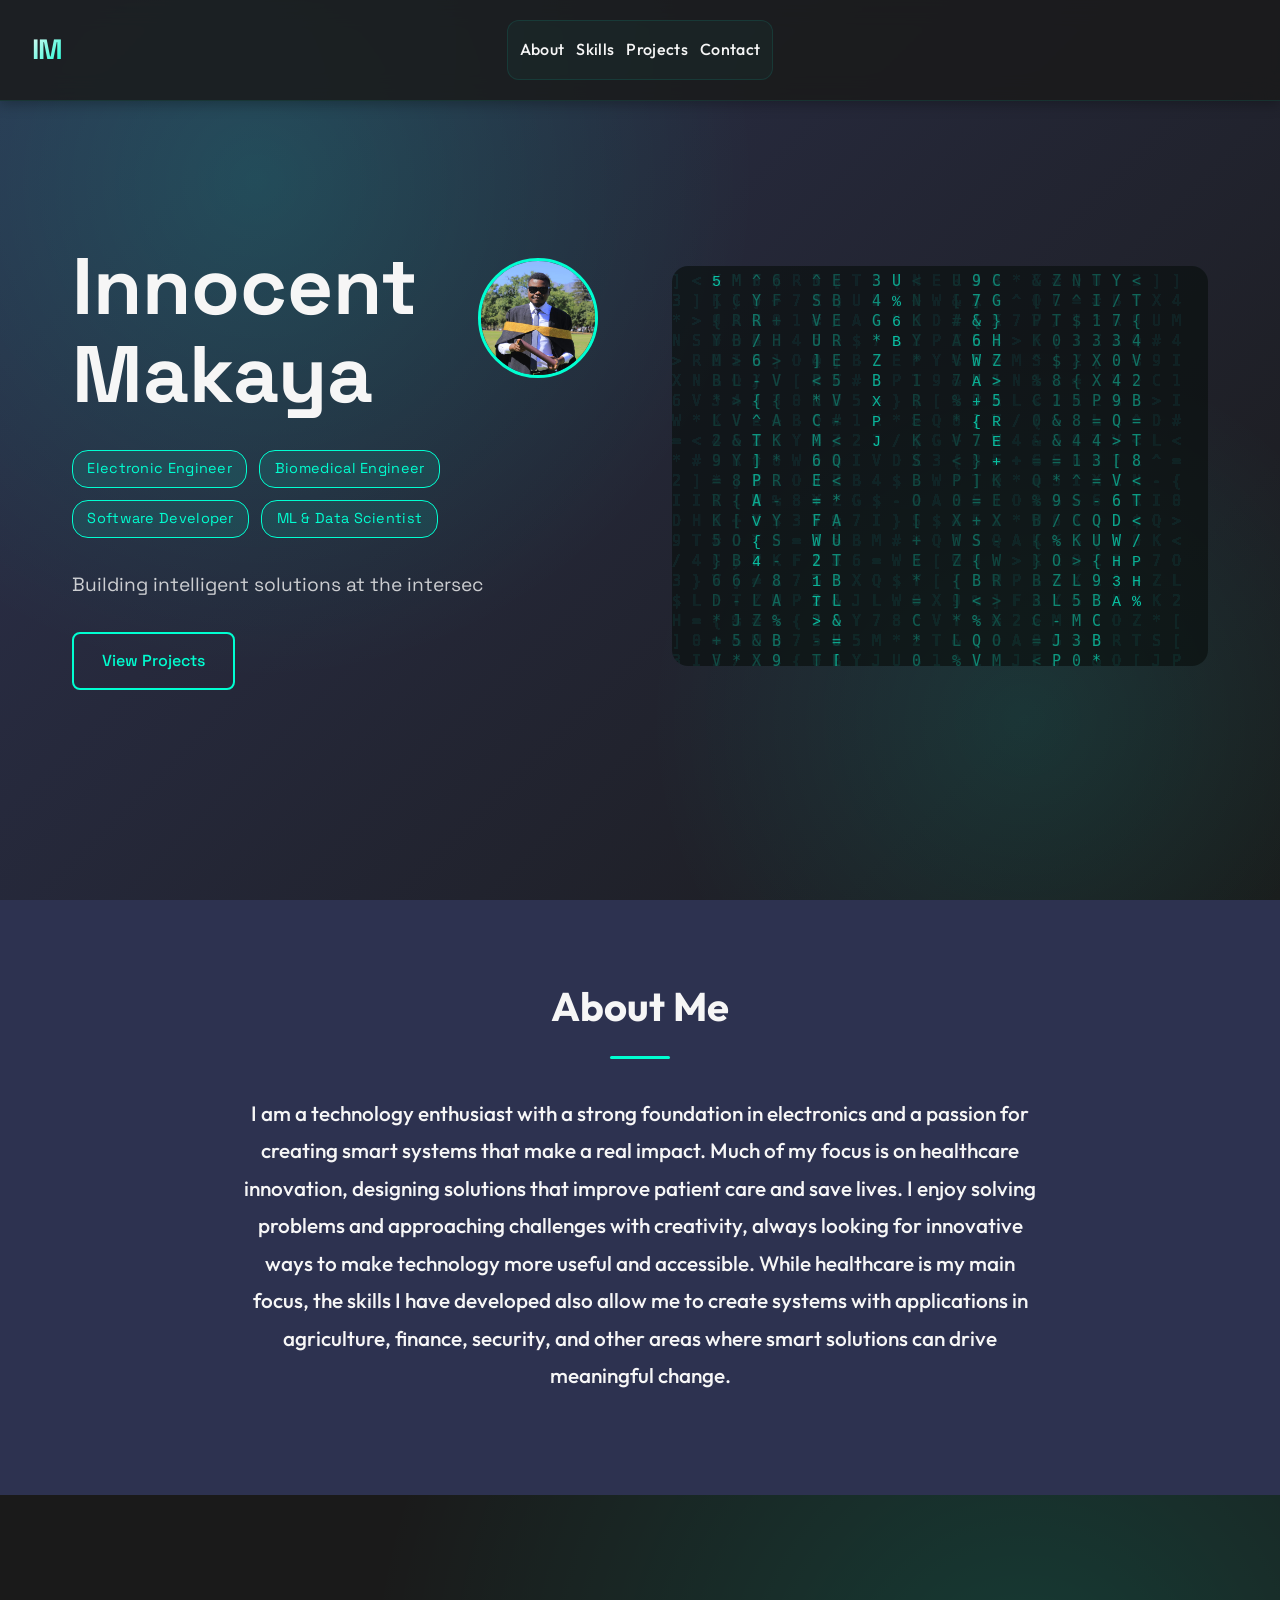
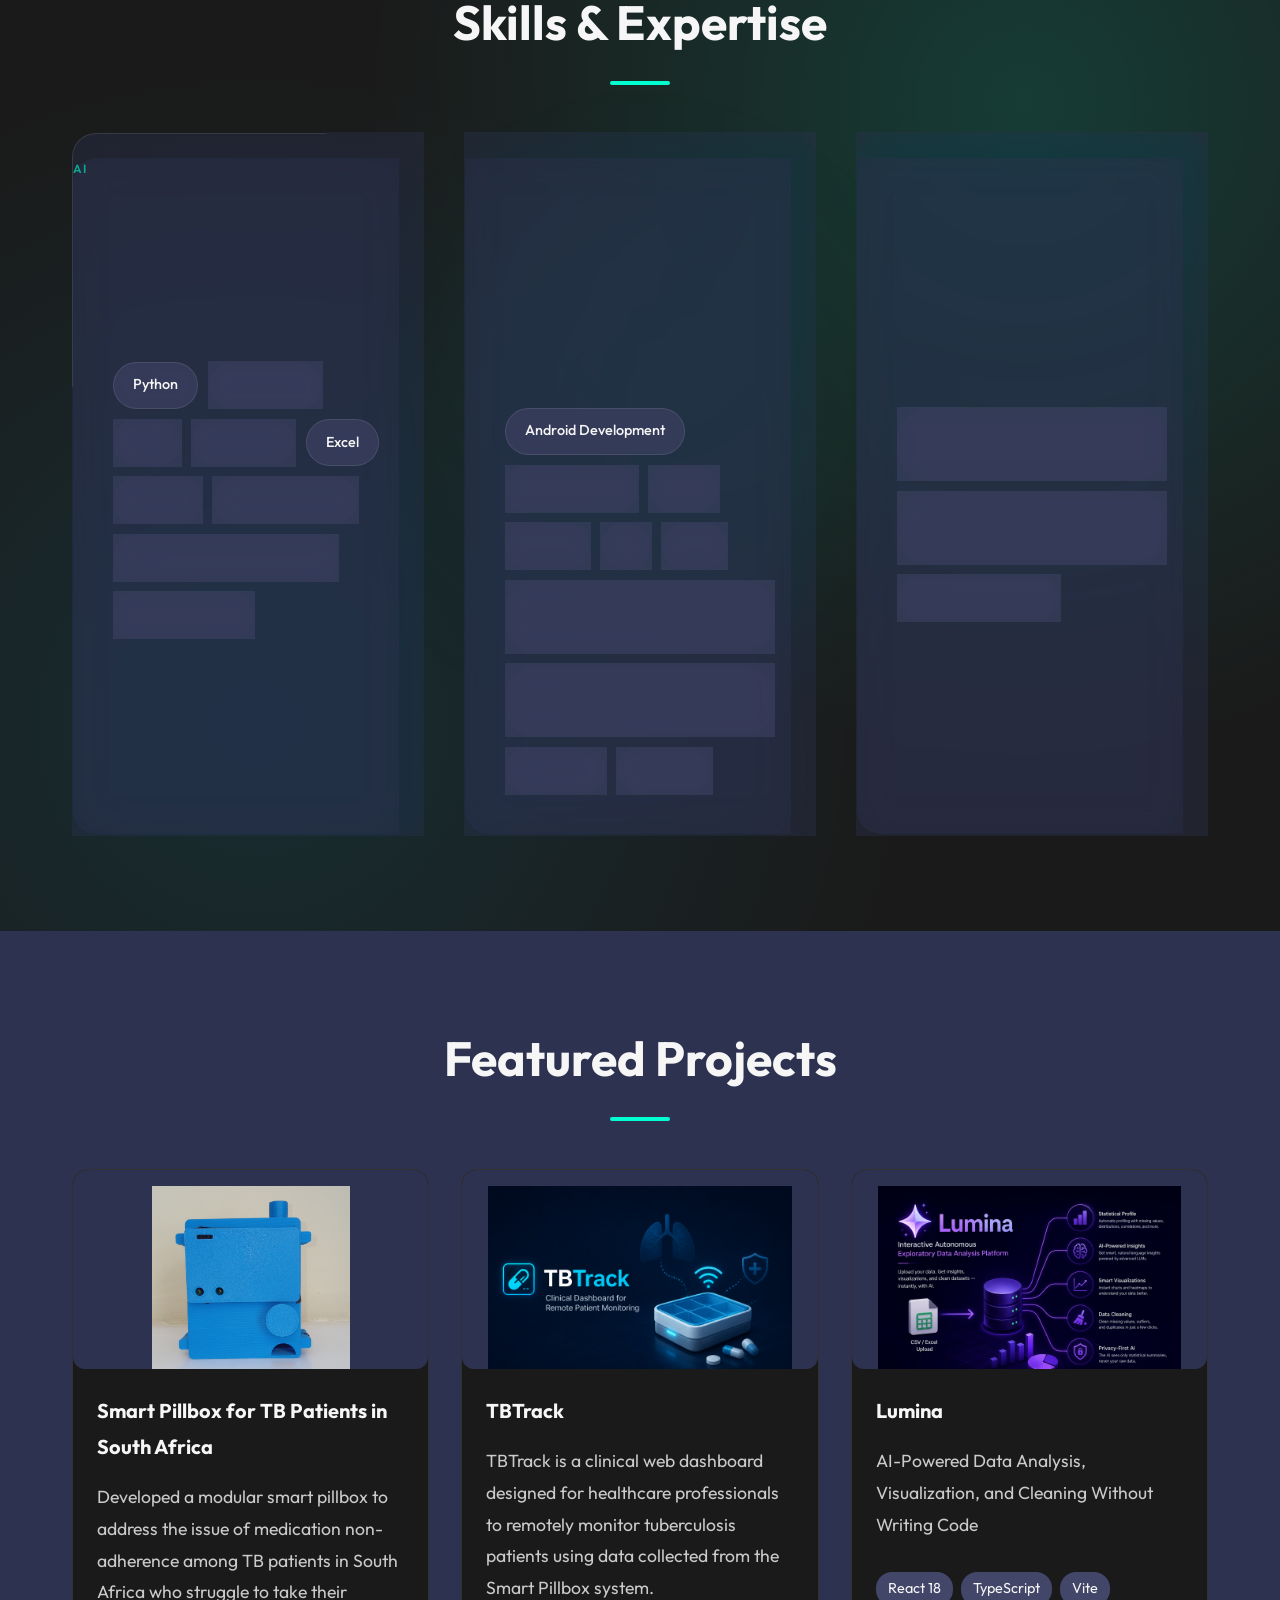
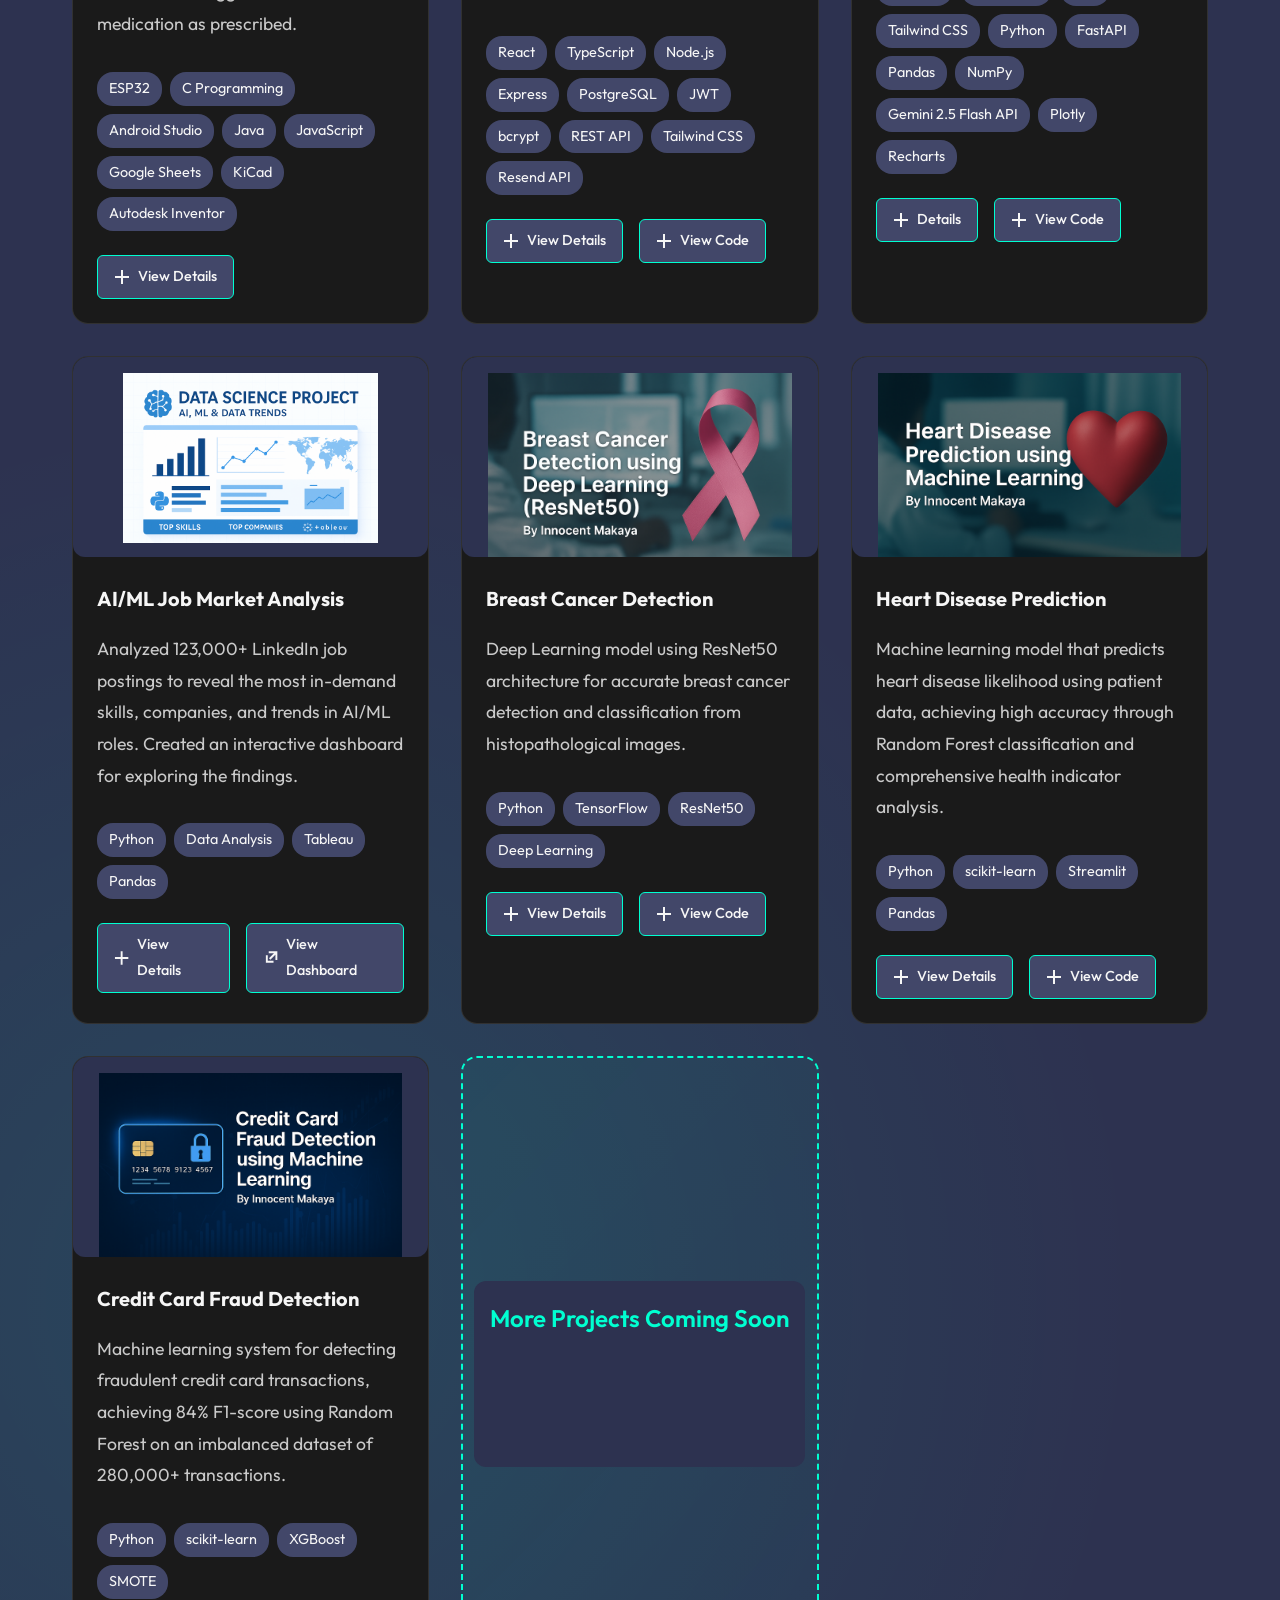
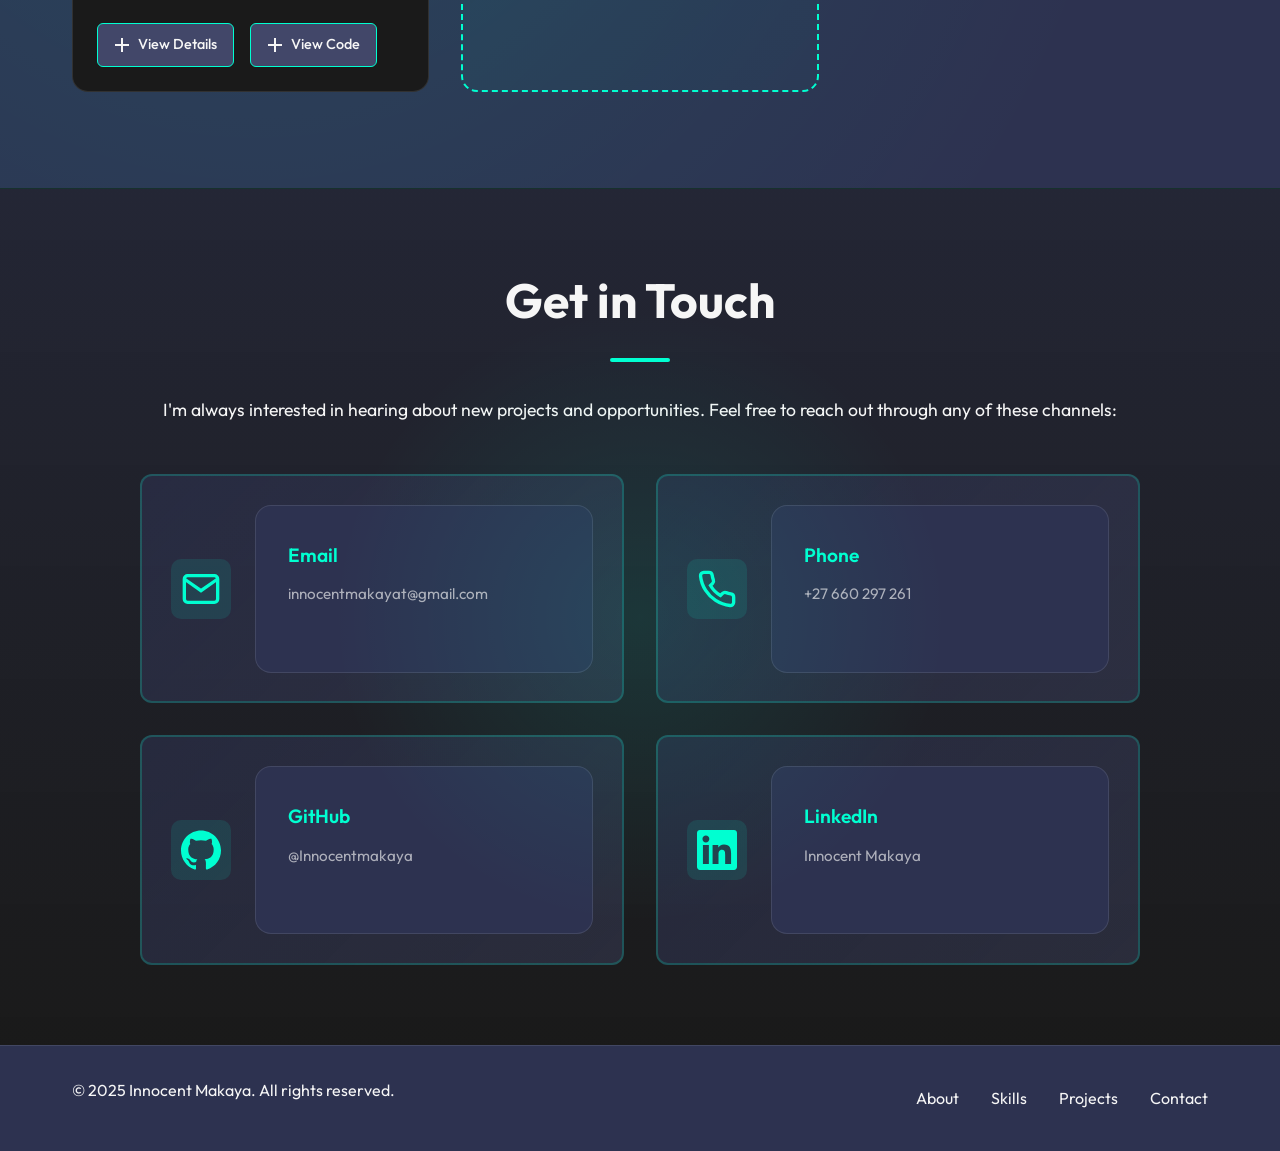
==== commit cbba9eb5: "Add files via upload" ====
--- a/index.html
+++ b/index.html
@@ -47,12 +47,6 @@
                 </div>
                 <p class="typewriter" data-text="Building intelligent solutions at the intersection of hardware, AI & healthcare."></p>
                 <div class="cta-buttons">
-                    <a href="assets/Innocent_Makaya_CV.pdf" class="btn btn-primary" download>
-                        <span>Download CV</span>
-                        <svg width="16" height="16" viewBox="0 0 16 16" fill="none">
-                            <path d="M14 11v3H2v-3M8 2v9M4 7l4 4 4-4" stroke="currentColor" stroke-width="2" stroke-linecap="round"/>
-                        </svg>
-                    </a>
                     <a href="#projects" class="btn btn-secondary">View Projects</a>
                 </div>
             </div>
@@ -178,11 +172,122 @@
                                 </svg>
                                 View Details
                             </a>
-                            <a href="https://github.com/yourusername/smart-pillbox" class="project-link" target="_blank">
+                        </div>
+                    </div>
+                </article>
+
+                <article class="project-card">
+                    <a href="projects/tbtrack.html" class="project-image">
+                        <img src="TBTrack Images/TBTrack logo.png" alt="TBTrack Project" loading="lazy">
+                        <div class="view-details-badge">
+                            <svg viewBox="0 0 24 24" width="20" height="20" fill="none" stroke="currentColor" stroke-width="2">
+                                <path d="M12 2C6.48 2 2 6.48 2 12s4.48 10 10 10 10-4.48 10-10S17.52 2 12 2z"/>
+                                <path d="M12 8v8M8 12h8"/>
+                            </svg>
+                            View Details
+                        </div>
+                    </a>
+                    <div class="project-content">
+                        <h3>TBTrack</h3>
+                        <p>TBTrack is a clinical web dashboard designed for healthcare professionals to remotely monitor tuberculosis patients using data collected from the Smart Pillbox system.</p>
+                        <div class="project-tech">
+                            <span>React</span>
+                            <span>TypeScript</span>
+                            <span>Node.js</span>
+                            <span>Express</span>
+                            <span>PostgreSQL</span>
+                            <span>JWT</span>
+                            <span>bcrypt</span>
+                            <span>REST API</span>
+                            <span>Tailwind CSS</span>
+                            <span>Resend API</span>
+                        </div>
+                        <div class="project-links">
+                            <a href="projects/tbtrack.html" class="project-link">
+                                <svg width="16" height="16" viewBox="0 0 16 16" fill="none" stroke="currentColor" stroke-width="2">
+                                    <path d="M8 1v14M1 8h14"/>
+                                </svg>
+                                View Details
+                            </a>
+                            <a href="https://github.com/Innocentmakaya/TBTrack" class="project-link" target="_blank">
+                                <svg width="16" height="16" viewBox="0 0 16 16" fill="none" stroke="currentColor" stroke-width="2">
+                                    <path d="M8 1v14M1 8h14"/>
+                                </svg>
+                                View Code
+                            </a>
+                        </div>
+                    </div>
+                </article>
+
+                <article class="project-card">
+                    <a href="projects/lumina.html" class="project-image">
+                        <img src="Lumina Images/Lumina Logo.png" alt="Lumina - AI-Powered Data Analysis and Cleaning" loading="lazy">
+                        <div class="view-details-badge">
+                            <svg viewBox="0 0 24 24" width="20" height="20" fill="none" stroke="currentColor" stroke-width="2">
+                                <path d="M12 2C6.48 2 2 6.48 2 12s4.48 10 10 10 10-4.48 10-10S17.52 2 12 2z"/>
+                                <path d="M12 8v8M8 12h8"/>
+                            </svg>
+                            View Details
+                        </div>
+                    </a>
+                    <div class="project-content">
+                        <h3>Lumina</h3>
+                        <p>AI-Powered Data Analysis, Visualization, and Cleaning Without Writing Code</p>
+                        <div class="project-tech">
+                            <span>React 18</span>
+                            <span>TypeScript</span>
+                            <span>Vite</span>
+                            <span>Tailwind CSS</span>
+                            <span>Python</span>
+                            <span>FastAPI</span>
+                            <span>Pandas</span>
+                            <span>NumPy</span>
+                            <span>Gemini 2.5 Flash API</span>
+                            <span>Plotly</span>
+                            <span>Recharts</span>
+                        </div>
+                        <div class="project-links">
+                            <a href="projects/lumina.html" class="project-link">
+                                <svg width="16" height="16" viewBox="0 0 16 16" fill="none" stroke="currentColor" stroke-width="2">
+                                    <path d="M8 1v14M1 8h14"/>
+                                </svg>
+                                Details
+                            </a>
+                            <a href="https://github.com/Innocentmakaya/Lumina" class="project-link" target="_blank">
+                                <svg width="16" height="16" viewBox="0 0 16 16" fill="none" stroke="currentColor" stroke-width="2">
+                                    <path d="M8 1v14M1 8h14"/>
+                                </svg>
+                                View Code
+                            </a>
+                        </div>
+                    </div>
+                </article>
+
+                <article class="project-card">
+                    <a href="projects/job-market-analysis.html" class="project-image skills-demand-preview">
+                        <img src="Skills Demand Images/skills demand logo.png" alt="AI/ML Job Market Analysis Dashboard" loading="lazy">
+                    </a>
+                    <div class="project-content">
+                        <h3>AI/ML Job Market Analysis</h3>
+                        <p>Analyzed 123,000+ LinkedIn job postings to reveal the most in-demand skills, companies, and trends in AI/ML roles. Created an interactive dashboard for exploring the findings.</p>
+                        <div class="project-tech">
+                            <span>Python</span>
+                            <span>Data Analysis</span>
+                            <span>Tableau</span>
+                            <span>Pandas</span>
+                        </div>
+                        <div class="project-links">
+                            <a href="projects/job-market-analysis.html" class="project-link">
+                                <svg width="16" height="16" viewBox="0 0 16 16" fill="none" stroke="currentColor" stroke-width="2">
+                                    <path d="M8 1v14M1 8h14"/>
+                                </svg>
+                                View Details
+                            </a>
+                            <a href="https://public.tableau.com/views/AIMLJobMarketAnalysis/Dashboard1" class="project-link" target="_blank">
                                 <svg width="16" height="16" viewBox="0 0 16 16" fill="none" stroke="currentColor" stroke-width="2">
                                     <path d="M6 2h8v8M14 2L7 9M4 5v7h7"/>
                                 </svg>
-                                View Code
+                                View Dashboard
                             </a>
                         </div>
                     </div>
@@ -226,36 +331,6 @@
                 </article>
 
                 <article class="project-card">
-                    <a href="projects/job-market-analysis.html" class="project-image skills-demand-preview">
-                        <img src="Skills Demand Images/skills demand logo.png" alt="AI/ML Job Market Analysis Dashboard" loading="lazy">
-                    </a>
-                    <div class="project-content">
-                        <h3>AI/ML Job Market Analysis</h3>
-                        <p>Analyzed 123,000+ LinkedIn job postings to reveal the most in-demand skills, companies, and trends in AI/ML roles. Created an interactive dashboard for exploring the findings.</p>
-                        <div class="project-tech">
-                            <span>Python</span>
-                            <span>Data Analysis</span>
-                            <span>Tableau</span>
-                            <span>Pandas</span>
-                        </div>
-                        <div class="project-links">
-                            <a href="projects/job-market-analysis.html" class="project-link">
-                                <svg width="16" height="16" viewBox="0 0 16 16" fill="none" stroke="currentColor" stroke-width="2">
-                                    <path d="M8 1v14M1 8h14"/>
-                                </svg>
-                                View Details
-                            </a>
-                            <a href="https://public.tableau.com/views/AIMLJobMarketAnalysis/Dashboard1" class="project-link" target="_blank">
-                                <svg width="16" height="16" viewBox="0 0 16 16" fill="none" stroke="currentColor" stroke-width="2">
-                                    <path d="M6 2h8v8M14 2L7 9M4 5v7h7"/>
-                                </svg>
-                                View Dashboard
-                            </a>
-                        </div>
-                    </div>
-                </article>
-
-                <article class="project-card">
                     <a href="projects/heart-disease-prediction.html" class="project-image">
                         <img src="Heart Disease Prediction images/Heart Disease logo.png" alt="Heart Disease Prediction using Machine Learning" loading="lazy">
                         <div class="view-details-badge">
@@ -302,7 +377,7 @@
                             </svg>
                             View Details
                         </div>
-                    </a>
+                    </a> 
                     <div class="project-content">
                         <h3>Credit Card Fraud Detection</h3>
                         <p>Machine learning system for detecting fraudulent credit card transactions, achieving 84% F1-score using Random Forest on an imbalanced dataset of 280,000+ transactions.</p>
@@ -328,6 +403,14 @@
                         </div>
                     </div>
                 </article>
+
+                <article class="project-card coming-soon">
+                    <div class="project-image">
+                        <div class="coming-soon-content">
+                            <p>More Projects Coming Soon</p>
+                        </div>
+                    </div>
+                </article>
             </div>
         </div>
     </section>
@@ -336,52 +419,55 @@
     <section id="contact" class="contact">
         <div class="section-content">
             <h2 class="section-title">Get in Touch</h2>
-            <div class="contact-grid">
-                <div class="contact-info">
-                    <h3>Let's Connect</h3>
-                    <p>I'm always interested in hearing about new projects and opportunities.</p>
-                    <div class="social-links">
-                        <a href="mailto:innocent@example.com" class="social-link">
-                            <svg viewBox="0 0 24 24" width="24" height="24" fill="none" stroke="currentColor" stroke-width="2">
+            <div class="contact-container">
+                <p class="contact-intro">I'm always interested in hearing about new projects and opportunities. Feel free to reach out through any of these channels:</p>
+                <div class="contact-items">
+                    <a href="mailto:innocentmakayat@gmail.com" class="contact-item">
+                        <div class="contact-icon">
+                            <svg viewBox="0 0 24 24" width="40" height="40" fill="none" stroke="currentColor" stroke-width="2">
                                 <path d="M4 4h16c1.1 0 2 .9 2 2v12c0 1.1-.9 2-2 2H4c-1.1 0-2-.9-2-2V6c0-1.1.9-2 2-2z"/>
                                 <path d="M22 6l-10 7L2 6"/>
                             </svg>
-                            <span>Email</span>
-                        </a>
-                        <a href="https://github.com/yourusername" class="social-link" target="_blank">
-                            <svg viewBox="0 0 24 24" width="24" height="24" fill="currentColor">
+                        </div>
+                        <div class="contact-info">
+                            <h3>Email</h3>
+                            <p>innocentmakayat@gmail.com</p>
+                        </div>
+                    </a>
+                    <a href="tel:+27660297261" class="contact-item">
+                        <div class="contact-icon">
+                            <svg viewBox="0 0 24 24" width="40" height="40" fill="none" stroke="currentColor" stroke-width="2">
+                                <path d="M22 16.92v3a2 2 0 0 1-2.18 2 19.79 19.79 0 0 1-8.63-3.07 19.5 19.5 0 0 1-6-6 19.79 19.79 0 0 1-3.07-8.67A2 2 0 0 1 4.11 2h3a2 2 0 0 1 2 1.72 12.84 12.84 0 0 0 .7 2.81 2 2 0 0 1-.45 2.11L8.09 9.91a16 16 0 0 0 6 6l1.27-1.27a2 2 0 0 1 2.11-.45 12.84 12.84 0 0 0 2.81.7A2 2 0 0 1 22 16.92z"/>
+                            </svg>
+                        </div>
+                        <div class="contact-info">
+                            <h3>Phone</h3>
+                            <p>+27 660 297 261</p>
+                        </div>
+                    </a>
+                    <a href="https://github.com/Innocentmakaya" target="_blank" class="contact-item">
+                        <div class="contact-icon">
+                            <svg viewBox="0 0 24 24" width="40" height="40" fill="currentColor">
                                 <path d="M12 .297c-6.63 0-12 5.373-12 12 0 5.303 3.438 9.8 8.205 11.385.6.113.82-.258.82-.577 0-.285-.01-1.04-.015-2.04-3.338.724-4.042-1.61-4.042-1.61C4.422 18.07 3.633 17.7 3.633 17.7c-1.087-.744.084-.729.084-.729 1.205.084 1.838 1.236 1.838 1.236 1.07 1.835 2.809 1.305 3.495.998.108-.776.417-1.305.76-1.605-2.665-.3-5.466-1.332-5.466-5.93 0-1.31.465-2.38 1.235-3.22-.135-.303-.54-1.523.105-3.176 0 0 1.005-.322 3.3 1.23.96-.267 1.98-.399 3-.405 1.02.006 2.04.138 3 .405 2.28-1.552 3.285-1.23 3.285-1.23.645 1.653.24 2.873.12 3.176.765.84 1.23 1.91 1.23 3.22 0 4.61-2.805 5.625-5.475 5.92.42.36.81 1.096.81 2.22 0 1.606-.015 2.896-.015 3.286 0 .315.21.69.825.57C20.565 22.092 24 17.592 24 12.297c0-6.627-5.373-12-12-12"/>
                             </svg>
-                            <span>GitHub</span>
-                        </a>
-                        <a href="https://linkedin.com/in/yourprofile" class="social-link" target="_blank">
-                            <svg viewBox="0 0 24 24" width="24" height="24" fill="currentColor">
+                        </div>
+                        <div class="contact-info">
+                            <h3>GitHub</h3>
+                            <p>@Innocentmakaya</p>
+                        </div>
+                    </a>
+                    <a href="https://www.linkedin.com/in/innocent-t-makaya-8ba141353/" target="_blank" class="contact-item">
+                        <div class="contact-icon">
+                            <svg viewBox="0 0 24 24" width="40" height="40" fill="currentColor">
                                 <path d="M20.447 20.452h-3.554v-5.569c0-1.328-.027-3.037-1.852-3.037-1.853 0-2.136 1.445-2.136 2.939v5.667H9.351V9h3.414v1.561h.046c.477-.9 1.637-1.85 3.37-1.85 3.601 0 4.267 2.37 4.267 5.455v6.286zM5.337 7.433c-1.144 0-2.063-.926-2.063-2.065 0-1.138.92-2.063 2.063-2.063 1.14 0 2.064.925 2.064 2.063 0 1.139-.925 2.065-2.064 2.065zm1.782 13.019H3.555V9h3.564v11.452zM22.225 0H1.771C.792 0 0 .774 0 1.729v20.542C0 23.227.792 24 1.771 24h20.451C23.2 24 24 23.227 24 22.271V1.729C24 .774 23.2 0 22.222 0h.003z"/>
                             </svg>
-                            <span>LinkedIn</span>
-                        </a>
-                    </div>
-                </div>
-                <form id="contact-form" class="contact-form">
-                    <div class="form-group">
-                        <label for="name">Name</label>
-                        <input type="text" id="name" name="name" required>
-                    </div>
-                    <div class="form-group">
-                        <label for="email">Email</label>
-                        <input type="email" id="email" name="email" required>
-                    </div>
-                    <div class="form-group">
-                        <label for="message">Message</label>
-                        <textarea id="message" name="message" rows="5" required></textarea>
-                    </div>
-                    <button type="submit" class="btn btn-primary">
-                        <span>Send Message</span>
-                        <svg width="16" height="16" viewBox="0 0 16 16" fill="none" stroke="currentColor" stroke-width="2">
-                            <path d="M14 2L2 14M14 2v6m0-6H8"/>
-                        </svg>
-                    </button>
-                </form>
+                        </div>
+                        <div class="contact-info">
+                            <h3>LinkedIn</h3>
+                            <p>Innocent Makaya</p>
+                        </div>
+                    </a>
+                </div>
             </div>
         </div>
     </section>
--- a/styles.css
+++ b/styles.css
@@ -1,238 +1,238 @@
-/* General Styles & Reset */
-:root {
-    /* Modern Dark Theme Palette */
-    --color-primary: #2D3250;
-    --color-secondary: #424769;
-    --color-accent: #00FFD1;
-    --color-text: #F6F6F6;
-    --color-text-dark: #1A1A1A;
-    --color-background: #1A1A1A;
-    --color-surface: #2D3250;
-    --color-surface-light: #424769;
-    
-    /* Typography */
-    --font-primary: 'Outfit', sans-serif;
-    --font-secondary: 'Space Grotesk', monospace;
-    
-    /* Effects */
-    --shadow-sm: 0 2px 4px rgba(0, 0, 0, 0.1);
-    --shadow-md: 0 4px 8px rgba(0, 0, 0, 0.1);
-    --shadow-lg: 0 8px 16px rgba(0, 0, 0, 0.1);
-    --gradient-primary: linear-gradient(135deg, var(--color-primary) 0%, var(--color-secondary) 100%);
-}
-
-* {
-    margin: 0;
-    padding: 0;
-    box-sizing: border-box;
-}
-
-html {
-    scroll-behavior: smooth;
-    font-size: 16px;
-    scroll-padding-top: 80px;
-}
-
-body {
-    font-family: var(--font-primary);
-    line-height: 1.6;
-    color: var(--color-text);
-    background-color: var(--color-background);
-    overflow-x: hidden;
-}
-
-/* Scrollbar Styling */
-::-webkit-scrollbar {
-    width: 8px;
-    background: var(--color-background);
-}
-
-::-webkit-scrollbar-thumb {
-    background: var(--color-accent);
-    border-radius: 4px;
-}
-
-.container {
-    max-width: 1200px;
-    margin: 0 auto;
-    padding: 0 20px;
-}
-
-a {
-    text-decoration: none;
-    color: var(--primary-color);
-    transition: color 0.3s ease;
-}
-
-a:hover {
-    color: var(--secondary-color);
-}
-
-ul {
-    list-style: none;
-}
-
-h1, h2, h3, h4 {
-    font-family: var(--font-heading);
-    color: var(--primary-color);
-    margin-bottom: 15px;
-}
-
-h1 { font-size: 4.5em; line-height: 1.1; } /* Larger, bolder H1 */
-h2 { font-size: 2.8em; line-height: 1.3; }
-h3 { font-size: 2em; }
-p { margin-bottom: 1em; }
-
-.section-padding {
-    padding: 120px 0; /* More vertical space */
-    position: relative;
-    z-index: 1;
-}
-
-.section-title {
-    text-align: center;
-    margin-bottom: 80px; /* More space below title */
-    position: relative;
-    padding-bottom: 15px;
-    font-size: 3.2em;
-    color: var(--text-dark); /* Changed for contrast */
-}
-
-.section-title::after {
-    content: '';
-    position: absolute;
-    left: 50%;
-    bottom: 0;
-    transform: translateX(-50%);
-    width: 100px; /* Wider underline */
-    height: 5px; /* Thicker underline */
-    background-color: var(--accent-color);
-    border-radius: 3px;
-}
-
-.highlight-underline {
-    position: relative;
-    display: inline-block;
-}
-.highlight-underline::after {
-    content: '';
-    position: absolute;
-    left: 0;
-    bottom: -5px;
-    width: 100%;
-    height: 3px;
-    background-color: var(--accent-color);
-    opacity: 0.7;
-    transition: width 0.3s ease;
-}
-
-/* Scroll Progress Bar */
-#scroll-progress {
-    position: fixed;
-    top: 0;
-    left: 0;
-    width: 0%;
-    height: 5px;
-    background-color: var(--accent-color);
-    z-index: 9999;
-}
-
-/* Project Page Styles */
-.project-header {
-    background: var(--color-surface);
-    padding: 6rem 2rem 4rem;
-    text-align: center;
-    position: relative;
-    overflow: hidden;
-}
-
-.header-content {
-    max-width: 1200px;
-    margin: 0 auto;
-    position: relative;
-    z-index: 2;
-}
-
-.project-header h1 {
-    font-size: clamp(2.5rem, 5vw, 4rem);
-    margin-bottom: 1rem;
-    color: var(--color-text);
-    font-family: var(--font-secondary);
-}
-
-.project-subtitle {
-    font-size: clamp(1.1rem, 2vw, 1.5rem);
-    color: var(--color-accent);
-    max-width: 800px;
-    margin: 0 auto;
-}
-
-.project-main {
-    max-width: 1200px;
-    margin: 0 auto;
-    padding: 4rem 2rem;
-}
-
-.project-section {
-    margin-bottom: 4rem;
-}
-
-.project-section h2 {
-    font-size: 2rem;
-    margin-bottom: 2rem;
-    color: var(--color-accent);
-    font-family: var(--font-secondary);
-}
-
-.section-content {
-    color: var(--color-text);
-    font-size: 1.1rem;
-    line-height: 1.8;
-}
-
-/* Project Implementation Steps */
-.implementation-step {
-    margin-bottom: 2rem;
-    padding: 2rem;
-    background: var(--color-surface);
-    border-radius: 1rem;
-    border: 1px solid rgba(255, 255, 255, 0.1);
-}
-
-.implementation-step h3 {
-    color: var(--color-accent);
-    margin-bottom: 1rem;
-    font-size: 1.3rem;
-}
-
-.implementation-step ul {
-    margin-top: 1rem;
-    padding-left: 1.5rem;
-}
-
-.implementation-step li {
-    margin-bottom: 0.5rem;
-}
-
-/* Results Section */
-.results {
-    display: grid;
-    grid-template-columns: repeat(auto-fit, minmax(200px, 1fr));
-    gap: 2rem;
-    margin-bottom: 2rem;
-}
-
-.result-metric {
-    text-align: center;
-    padding: 2rem;
-    background: var(--color-surface);
-    border-radius: 1rem;
-    border: 1px solid rgba(255, 255, 255, 0.1);
-}
-
-.result-metric h3 {
-    font-size: 2.5rem;
-    color: var(--color-accent);
+/* General Styles & Reset */
+:root {
+    /* Modern Dark Theme Palette */
+    --color-primary: #2D3250;
+    --color-secondary: #424769;
+    --color-accent: #00FFD1;
+    --color-text: #F6F6F6;
+    --color-text-dark: #1A1A1A;
+    --color-background: #1A1A1A;
+    --color-surface: #2D3250;
+    --color-surface-light: #424769;
+    
+    /* Typography */
+    --font-primary: 'Outfit', sans-serif;
+    --font-secondary: 'Space Grotesk', monospace;
+    
+    /* Effects */
+    --shadow-sm: 0 2px 4px rgba(0, 0, 0, 0.1);
+    --shadow-md: 0 4px 8px rgba(0, 0, 0, 0.1);
+    --shadow-lg: 0 8px 16px rgba(0, 0, 0, 0.1);
+    --gradient-primary: linear-gradient(135deg, var(--color-primary) 0%, var(--color-secondary) 100%);
+}
+
+* {
+    margin: 0;
+    padding: 0;
+    box-sizing: border-box;
+}
+
+html {
+    scroll-behavior: smooth;
+    font-size: 16px;
+    scroll-padding-top: 80px;
+}
+
+body {
+    font-family: var(--font-primary);
+    line-height: 1.6;
+    color: var(--color-text);
+    background-color: var(--color-background);
+    overflow-x: hidden;
+}
+
+/* Scrollbar Styling */
+::-webkit-scrollbar {
+    width: 8px;
+    background: var(--color-background);
+}
+
+::-webkit-scrollbar-thumb {
+    background: var(--color-accent);
+    border-radius: 4px;
+}
+
+.container {
+    max-width: 1200px;
+    margin: 0 auto;
+    padding: 0 20px;
+}
+
+a {
+    text-decoration: none;
+    color: var(--primary-color);
+    transition: color 0.3s ease;
+}
+
+a:hover {
+    color: var(--secondary-color);
+}
+
+ul {
+    list-style: none;
+}
+
+h1, h2, h3, h4 {
+    font-family: var(--font-heading);
+    color: var(--primary-color);
+    margin-bottom: 15px;
+}
+
+h1 { font-size: 4.5em; line-height: 1.1; } /* Larger, bolder H1 */
+h2 { font-size: 2.8em; line-height: 1.3; }
+h3 { font-size: 2em; }
+p { margin-bottom: 1em; }
+
+.section-padding {
+    padding: 120px 0; /* More vertical space */
+    position: relative;
+    z-index: 1;
+}
+
+.section-title {
+    text-align: center;
+    margin-bottom: 80px; /* More space below title */
+    position: relative;
+    padding-bottom: 15px;
+    font-size: 3.2em;
+    color: var(--text-dark); /* Changed for contrast */
+}
+
+.section-title::after {
+    content: '';
+    position: absolute;
+    left: 50%;
+    bottom: 0;
+    transform: translateX(-50%);
+    width: 100px; /* Wider underline */
+    height: 5px; /* Thicker underline */
+    background-color: var(--accent-color);
+    border-radius: 3px;
+}
+
+.highlight-underline {
+    position: relative;
+    display: inline-block;
+}
+.highlight-underline::after {
+    content: '';
+    position: absolute;
+    left: 0;
+    bottom: -5px;
+    width: 100%;
+    height: 3px;
+    background-color: var(--accent-color);
+    opacity: 0.7;
+    transition: width 0.3s ease;
+}
+
+/* Scroll Progress Bar */
+#scroll-progress {
+    position: fixed;
+    top: 0;
+    left: 0;
+    width: 0%;
+    height: 5px;
+    background-color: var(--accent-color);
+    z-index: 9999;
+}
+
+/* Project Page Styles */
+.project-header {
+    background: var(--color-surface);
+    padding: 6rem 2rem 4rem;
+    text-align: center;
+    position: relative;
+    overflow: hidden;
+}
+
+.header-content {
+    max-width: 1200px;
+    margin: 0 auto;
+    position: relative;
+    z-index: 2;
+}
+
+.project-header h1 {
+    font-size: clamp(2.5rem, 5vw, 4rem);
+    margin-bottom: 1rem;
+    color: var(--color-text);
+    font-family: var(--font-secondary);
+}
+
+.project-subtitle {
+    font-size: clamp(1.1rem, 2vw, 1.5rem);
+    color: var(--color-accent);
+    max-width: 800px;
+    margin: 0 auto;
+}
+
+.project-main {
+    max-width: 1200px;
+    margin: 0 auto;
+    padding: 4rem 2rem;
+}
+
+.project-section {
+    margin-bottom: 4rem;
+}
+
+.project-section h2 {
+    font-size: 2rem;
+    margin-bottom: 2rem;
+    color: var(--color-accent);
+    font-family: var(--font-secondary);
+}
+
+.section-content {
+    color: var(--color-text);
+    font-size: 1.1rem;
+    line-height: 1.8;
+}
+
+/* Project Implementation Steps */
+.implementation-step {
+    margin-bottom: 2rem;
+    padding: 2rem;
+    background: var(--color-surface);
+    border-radius: 1rem;
+    border: 1px solid rgba(255, 255, 255, 0.1);
+}
+
+.implementation-step h3 {
+    color: var(--color-accent);
+    margin-bottom: 1rem;
+    font-size: 1.3rem;
+}
+
+.implementation-step ul {
+    margin-top: 1rem;
+    padding-left: 1.5rem;
+}
+
+.implementation-step li {
+    margin-bottom: 0.5rem;
+}
+
+/* Results Section */
+.results {
+    display: grid;
+    grid-template-columns: repeat(auto-fit, minmax(200px, 1fr));
+    gap: 2rem;
+    margin-bottom: 2rem;
+}
+
+.result-metric {
+    text-align: center;
+    padding: 2rem;
+    background: var(--color-surface);
+    border-radius: 1rem;
+    border: 1px solid rgba(255, 255, 255, 0.1);
+}
+
+.result-metric h3 {
+    font-size: 2.5rem;
+    color: var(--color-accent);
     margin-bottom: 1rem;
 }
 
@@ -765,232 +765,246 @@
     align-items: center;
     max-width: 1200px;
     margin: 0 auto;
-    padding: 0 2rem;
-    position: relative;
-    z-index: 2;
-}
-
-.hero-text {
-    color: var(--color-text);
-}
-
-.hero-text h1 {
-    font-size: clamp(3rem, 8vw, 5rem);
-    line-height: 1.1;
-    margin-bottom: 1rem;
-    font-family: var(--font-secondary);
-    font-weight: 700;
-}
-
-.hero-text h2 {
-    font-size: clamp(1.5rem, 4vw, 2rem);
-    color: var(--color-accent);
-    font-weight: 400;
-    margin-bottom: 2rem;
-    opacity: 0;
-    animation: slideUp 0.8s ease forwards 0.5s;
-}
-
-.title-wrap {
-    position: relative;
-    margin-bottom: 2rem;
-}
-
-.accent-circle {
-    position: absolute;
-    top: -2rem;
-    right: 2rem;
-    width: 150px;
-    height: 150px;
-    border: 2px solid var(--color-accent);
-    border-radius: 50%;
-    opacity: 0;
-    animation: pulse 4s infinite, fadeIn 1s ease forwards;
-}
-
-.typewriter {
-    font-family: var(--font-secondary);
-    font-size: 1.2rem;
-    color: var(--color-text);
-    opacity: 0.8;
-    margin: 2rem 0;
-    min-height: 1.6em;
-}
-
-.hero-visual {
-    position: relative;
-    height: 400px;
-    background: rgba(0, 255, 209, 0.05);
-    border-radius: 1rem;
-    overflow: hidden;
-}
-
-#matrix-rain {
-    width: 100%;
-    height: 100%;
-    opacity: 0.7;
-}
-
-.tech-stack-labels {
-    position: absolute;
-    top: 50%;
-    left: 50%;
-    transform: translate(-50%, -50%);
-    display: flex;
-    flex-direction: column;
-    gap: 1.5rem;
-    align-items: center;
-}
-
-.tech-stack-labels span {
-    font-family: var(--font-secondary);
-    font-size: 1.2rem;
-    color: var(--color-accent);
-    opacity: 0;
-    animation: fadeInOut 4s infinite;
-    animation-delay: var(--delay);
-    text-shadow: 0 0 10px rgba(0, 255, 209, 0.5);
-}
-
-@keyframes fadeInOut {
-    0%, 100% { opacity: 0; transform: translateY(10px); }
-    50% { opacity: 1; transform: translateY(0); }
-}
-
-@keyframes pulse {
-    0%, 100% { transform: scale(1); opacity: 0.3; }
-    50% { transform: scale(1.1); opacity: 0.5; }
-}
-
-@keyframes fadeIn {
-    from { opacity: 0; }
-    to { opacity: 0.3; }
-}
-
-@keyframes slideUp {
-    from { 
-        opacity: 0;
-        transform: translateY(20px);
-    }
-    to { 
-        opacity: 1;
-        transform: translateY(0);
-    }
-}
-
-.hero-content {
-    display: grid;
-    grid-template-columns: 1fr 1fr;
-    gap: 4rem;
-    align-items: center;
-    max-width: 1200px;
-    margin: 0 auto;
-    padding: 0 2rem;
-}
-
-.hero-text {
-    z-index: 2;
-}
-
-.title-wrap {
-    position: relative;
-}
-
-.accent-circle {
-    position: absolute;
-    top: -2rem;
-    right: 2rem;
-    width: 150px;
-    height: 150px;
-    border: 2px solid var(--color-accent);
-    border-radius: 50%;
-    opacity: 0.3;
-    animation: pulse 4s infinite;
-}
-
-@keyframes pulse {
-    0%, 100% {
-        transform: scale(1);
-        opacity: 0.3;
-    }
-    50% {
-        transform: scale(1.1);
-        opacity: 0.5;
-    }
-}
-
-.typewriter {
-    font-family: var(--font-secondary);
-    font-size: 1.2rem;
-    color: var(--color-accent);
-    margin: 2rem 0;
-    border-right: 2px solid var(--color-accent);
-    white-space: nowrap;
-    overflow: hidden;
-    animation: typing 4s steps(40, end), blink-caret 0.75s step-end infinite;
-}
-
-.hero-visual {
-    position: relative;
-    height: 400px;
-}
-
-#matrix-rain {
-    width: 100%;
-    height: 100%;
-    position: absolute;
-    top: 0;
-    left: 0;
-}
-
-.tech-stack-labels {
-    position: absolute;
-    top: 50%;
-    left: 50%;
-    transform: translate(-50%, -50%);
-    display: flex;
-    flex-direction: column;
-    gap: 1rem;
-    align-items: center;
-}
-
-.tech-stack-labels span {
-    font-family: var(--font-secondary);
-    font-size: 1rem;
-    color: var(--color-accent);
-    opacity: 0;
-    animation: fadeInOut 4s infinite;
-    animation-delay: var(--delay);
-}
-
-
-/* About Section */
-.about-section {
-    background-color: var(--bg-light);
-}
-
-.about-content {
-    display: flex;
-    flex-wrap: wrap;
-    gap: 60px;
-    align-items: center; /* Center align items */
-    justify-content: center;
-}
-
-.about-text {
-    flex: 2;
-    min-width: 350px;
-    font-size: 1.15em;
-    line-height: 1.8;
-}
-
-.about-text strong {
-    color: var(--primary-color);
-    font-weight: 600;
-}
-
-.about-visual {
-    flex: 1;
+    padding: 0 2rem;
+    position: relative;
+    z-index: 2;
+}
+
+.hero-text {
+    color: var(--color-text);
+}
+
+.hero-text h1 {
+    font-size: clamp(3rem, 8vw, 5rem);
+    line-height: 1.1;
+    margin-bottom: 1rem;
+    font-family: var(--font-secondary);
+    font-weight: 700;
+}
+
+.hero-text h2 {
+    font-size: clamp(1.5rem, 4vw, 2rem);
+    color: var(--color-accent);
+    font-weight: 400;
+    margin-bottom: 2rem;
+    opacity: 0;
+    animation: slideUp 0.8s ease forwards 0.5s;
+}
+
+.title-wrap {
+    position: relative;
+    margin-bottom: 2rem;
+}
+
+.accent-circle {
+    position: absolute;
+    top: -2rem;
+    right: 2rem;
+    width: 150px;
+    height: 150px;
+    border: 2px solid var(--color-accent);
+    border-radius: 50%;
+    opacity: 0;
+    animation: pulse 4s infinite, fadeIn 1s ease forwards;
+}
+
+.typewriter {
+    font-family: var(--font-secondary);
+    font-size: 1.2rem;
+    color: var(--color-text);
+    opacity: 0.8;
+    margin: 2rem 0;
+    min-height: 1.6em;
+}
+
+.hero-visual {
+    position: relative;
+    height: 400px;
+    background: rgba(0, 255, 209, 0.05);
+    border-radius: 1rem;
+    overflow: hidden;
+}
+
+#matrix-rain {
+    width: 100%;
+    height: 100%;
+    opacity: 0.7;
+}
+
+.tech-stack-labels {
+    position: absolute;
+    top: 50%;
+    left: 50%;
+    transform: translate(-50%, -50%);
+    display: flex;
+    flex-direction: column;
+    gap: 1.5rem;
+    align-items: center;
+}
+
+.tech-stack-labels span {
+    font-family: var(--font-secondary);
+    font-size: 1.2rem;
+    color: var(--color-accent);
+    opacity: 0;
+    animation: fadeInOut 4s infinite;
+    animation-delay: var(--delay);
+    text-shadow: 0 0 10px rgba(0, 255, 209, 0.5);
+}
+
+@keyframes fadeInOut {
+    0%, 100% { opacity: 0; transform: translateY(10px); }
+    50% { opacity: 1; transform: translateY(0); }
+}
+
+@keyframes pulse {
+    0%, 100% { transform: scale(1); opacity: 0.3; }
+    50% { transform: scale(1.1); opacity: 0.5; }
+}
+
+@keyframes fadeIn {
+    from { opacity: 0; }
+    to { opacity: 0.3; }
+}
+
+@keyframes slideUp {
+    from { 
+        opacity: 0;
+        transform: translateY(20px);
+    }
+    to { 
+        opacity: 1;
+        transform: translateY(0);
+    }
+}
+
+.hero-content {
+    display: grid;
+    grid-template-columns: 1fr 1fr;
+    gap: 4rem;
+    align-items: center;
+    max-width: 1200px;
+    margin: 0 auto;
+    padding: 0 2rem;
+}
+
+.hero-text {
+    z-index: 2;
+}
+
+.title-wrap {
+    position: relative;
+}
+
+.accent-circle {
+    position: absolute;
+    top: -2rem;
+    right: 2rem;
+    width: 150px;
+    height: 150px;
+    border: 2px solid var(--color-accent);
+    border-radius: 50%;
+    opacity: 0.3;
+    animation: pulse 4s infinite;
+}
+
+.hero-profile {
+    width: 100px;
+    height: 100px;
+    border-radius: 50%;
+    object-fit: cover;
+    position: absolute;
+    top: 1rem;
+    right: 5px;
+    vertical-align: middle;
+    z-index: 2;
+    border: 3px solid var(--color-accent);
+}
+
+@media (max-width: 768px) {
+    .hero {
+        padding: 6rem 0 3rem;
+    }
+
+    .hero-content {
+        grid-template-columns: 1fr;
+        gap: 2rem;
+        padding: 0 1.5rem;
+    }
+
+    .title-wrap {
+        display: flex;
+        align-items: center;
+        gap: 1.25rem;
+    }
+
+    .hero-profile {
+        margin-left: 0;
+        position: absolute;
+        top: 0.5rem;
+        right: 1rem;
+        width: 100px;
+        height: 100px;
+    }
+
+    .hero-text h1 {
+        font-size: clamp(2.2rem, 8vw, 3rem);
+        line-height: 1.1;
+    }
+
+    .hero-visual {
+        height: 260px;
+    }
+
+    .cta-buttons {
+        flex-direction: column;
+        align-items: stretch;
+    }
+
+    .cta-buttons .btn {
+        width: 100%;
+        justify-content: center;
+    }
+}
+
+@media (max-width: 400px) {
+    .hero-profile {
+        width: 90px;
+        height: 90px;
+    }
+
+    .hero-text h1 {
+        font-size: 2rem;
+    }
+}
+
+/* About Section */
+.about-section {
+    background-color: var(--bg-light);
+}
+
+.about-content {
+    display: flex;
+    flex-wrap: wrap;
+    gap: 60px;
+    align-items: center; /* Center align items */
+    justify-content: center;
+}
+
+.about-text {
+    flex: 2;
+    min-width: 350px;
+    font-size: 1.15em;
+    line-height: 1.8;
+}
+
+.about-text strong {
+    color: var(--primary-color);
+    font-weight: 600;
+}
+
+.about-visual {
+    flex: 1;
     min-width: 300px;
     display: flex;
     justify-content: center;
@@ -1576,6 +1590,37 @@
     gap: 0.75rem;
 }
 
+/* Coming Soon Card Styling */
+.project-card.coming-soon {
+    display: flex;
+    flex-direction: column;
+    justify-content: center;
+    align-items: center;
+    text-align: center;
+    background: linear-gradient(135deg, rgba(0, 255, 209, 0.05) 0%, rgba(0, 255, 209, 0.02) 100%);
+    border: 2px dashed var(--color-accent);
+    min-height: 350px;
+}
+
+.coming-soon-content {
+    display: flex;
+    flex-direction: column;
+    align-items: center;
+    gap: 1rem;
+}
+
+.coming-soon-content p {
+    font-size: 1.5rem;
+    color: var(--color-accent);
+    margin: 0;
+    font-weight: 600;
+}
+
+.project-card.coming-soon:hover {
+    border-color: var(--color-accent);
+    box-shadow: 0 0 20px rgba(0, 255, 209, 0.2);
+}
+
 /* Contact Section */
 .contact {
     background: var(--color-background);
@@ -1663,456 +1708,456 @@
     border: 1px solid rgba(255, 255, 255, 0.1);
     border-radius: 0.5rem;
     padding: 1rem;
-    color: var(--color-text);
-    font-family: var(--font-primary);
-    transition: border-color 0.3s ease;
-    width: 100%;
-}
-
-input:focus,
-textarea:focus {
-    outline: none;
-    border-color: var(--color-accent);
-}
-
-/* Footer */
-.footer {
-    background: var(--color-surface);
-    padding: 2rem 0;
-    border-top: 1px solid rgba(255, 255, 255, 0.1);
-}
-
-.footer-content {
-    display: flex;
-    justify-content: space-between;
-    align-items: center;
-    max-width: 1200px;
-    margin: 0 auto;
-    padding: 0 2rem;
-}
-
-.footer-links {
-    display: flex;
-    gap: 2rem;
-}
-
-.footer-links a {
-    color: var(--color-text);
-    text-decoration: none;
-    transition: color 0.3s ease;
-}
-
-.footer-links a:hover {
-    color: var(--color-accent);
-}
-
-/* Responsive Design */
-@media (max-width: 1024px) {
-    .hero-content,
-    .about-grid,
-    .contact-grid {
-        grid-template-columns: 1fr;
-    }
-
-    .hero-visual {
-        height: 300px;
-    }
-
-    .about-image {
-        max-width: 400px;
-        margin: 0 auto;
-    }
-
-    .experience-badge {
-        right: 0;
-    }
-}
-
-@media (max-width: 768px) {
-    section {
-        padding: 4rem 0;
-    }
-
-    .cta-buttons {
-        flex-direction: column;
-    }
-
-    .social-links {
-        flex-direction: column;
-    }
-
-    .footer-content {
-        flex-direction: column;
-        gap: 1rem;
-        text-align: center;
-    }
-
-    .navbar .nav-list {
-        display: none;
-        flex-direction: column;
-        width: 100%;
-        position: absolute;
-        top: 80px;
-        left: 0;
-        background-color: var(--bg-light);
-        box-shadow: 0 10px 20px rgba(0, 0, 0, 0.15);
-        z-index: 999;
-        overflow: hidden;
-        max-height: 0;
-        transition: max-height 0.4s ease-out;
-        border-top: 1px solid var(--border-color);
-    }
-    .navbar.active .nav-list {
-        display: flex;
-        max-height: 400px; /* Adjust based on content */
-    }
-    .navbar .nav-list li {
-        text-align: center;
-        padding: 18px 0;
-        border-bottom: 1px solid var(--border-color);
-    }
-    .navbar .nav-list li:last-child { border-bottom: none; }
-    .nav-link { font-size: 1.25em; width: 100%; display: block; color: var(--primary-color); }
-    .nav-link::after { content: none; }
-    .nav-link:hover { background-color: var(--bg-dark); }
-    .hamburger { display: flex; }
-    .hamburger.active .bar:nth-child(2) { opacity: 0; }
-    .hamburger.active .bar:nth-child(1) { transform: translateY(10px) rotate(45deg); }
-    .hamburger.active .bar:nth-child(3) { transform: translateY(-10px) rotate(-45deg); }
-
-    h1 { font-size: 3em; }
-    h2 { font-size: 1.8em; }
-    .hero-text h1 { font-size: 3.5em; }
-    .hero-text h2 { font-size: 1.8em; }
-    .hero-text .tagline { font-size: 1.1em; }
-    .section-title { font-size: 2.2em; margin-bottom: 50px;}
-
-    .skills-category { padding: 30px; }
-    .skills-category h3 { font-size: 1.5em; }
-
-    .portfolio-overlay {
-        opacity: 1; /* Always show overlay on smaller screens */
-        transform: translateY(0);
-        position: static; /* Remove absolute positioning */
-        background: transparent; /* Make transparent */
-        color: var(--text-dark); /* Dark text for contrast with light background */
-        padding-top: 20px; /* Adjust padding */
-    }
-    .portfolio-item:hover .portfolio-card {
-        transform: translateY(-5px); /* Less aggressive hover */
-    }
-    .portfolio-item img {
-        height: 200px;
-        border-radius: 10px 10px 0 0; /* Only top corners rounded */
-    }
-    .portfolio-item:hover img {
-        transform: none; /* No image zoom on mobile to avoid layout shifts */
-    }
-    .portfolio-overlay h3 { color: var(--primary-color); }
-    .portfolio-overlay p { color: #555; }
-    .portfolio-overlay .project-link {
-        background-color: var(--primary-color);
-        color: var(--text-light);
-    }
-    .portfolio-overlay .project-link:hover {
-        background-color: var(--secondary-color);
-        color: var(--text-light);
-    }
-}
-
-@media (max-width: 480px) {
-    h1 { font-size: 2.5em; }
-    h2 { font-size: 1.6em; }
-    .hero-text h1 { font-size: 3em; }
-    .hero-text h2 { font-size: 1.6em; }
-    .section-title { font-size: 1.8em; margin-bottom: 40px;}
-    .section-padding { padding: 80px 0; }
-    .btn { width: 95%; }
-    .hero-image-overlay { display: none; } /* Hide complex overlay on smallest screens */
-    .hero-image { box-shadow: none; animation: none; } /* No pulse for tiny screens */
-}
-
-/* Creative-specific styles to match updated HTML classes */
-.creative-header { background: rgba(255,255,255,0.9); backdrop-filter: blur(6px); }
-.creative-header .brand { font-family: var(--font-heading); font-weight: 700; color: var(--primary-color); font-size: 1.05rem; text-decoration: none; }
-.nav-toggle { display: none; background: transparent; border: none; cursor: pointer; }
-.nav-toggle .hamburger { width: 22px; height: 2px; background: var(--text-dark); display: block; position: relative; }
-.nav-toggle .hamburger::before, .nav-toggle .hamburger::after { content: ''; position: absolute; left: 0; right: 0; height: 2px; background: var(--text-dark); }
-.nav-toggle .hamburger::before { top: -7px; }
-.nav-toggle .hamburger::after { bottom: -7px; }
-
-@media (max-width: 700px) {
-    .nav { display: none; position: absolute; right: 20px; top: 64px; background: #fff; border-radius: 10px; box-shadow: 0 12px 30px rgba(2,6,23,0.08); overflow:hidden; }
-    .nav.open { display: block; }
-    .nav ul { flex-direction: column; padding: 12px; }
-    .nav-toggle { display: block; }
-}
-
-/* Hero creative classes */
-.creative-hero { min-height: 100vh; display: flex; align-items: center; position: relative; padding-top: 76px; overflow: hidden; }
-.creative-hero-bg { position: absolute; inset: 0; background: radial-gradient(circle at 10% 10%, rgba(37,99,235,0.08), transparent 30%), linear-gradient(120deg, #0A2540 0%, #1E3A8A 50%, #1E40AF 100%); transition: transform 0.6s ease; }
-.hero-inner { display:flex; gap:30px; align-items:center; justify-content:space-between; padding: 60px 0; position: relative; z-index: 2; }
-.creative-typing { font-family: var(--font-heading); font-size: 1.05rem; color: #374151; margin-bottom: 18px; display:flex; align-items:center; gap:6px; }
-.cursor { color: var(--secondary-color); animation: blink 1s steps(1) infinite; }
-
-@keyframes blink { 50% { opacity: 0; } }
-
-/* Particles canvas sizing */
-#particles { width: 100%; height: 360px; display: block; }
-
-/* Creative cards mapping */
-.creative-card { background: var(--card-bg); padding: 18px; border-radius: 12px; box-shadow: 0 12px 36px rgba(2,6,23,0.06); transition: transform .28s ease, box-shadow .28s ease; }
-.creative-card:hover { transform: translateY(-8px); box-shadow: 0 18px 40px rgba(15,23,36,0.08); }
-
-/* Blob behind profile */
-.creative-about-image { position: relative; display: inline-block; }
-.creative-about-image .blob-bg { position: absolute; left: -24px; top: -24px; width: calc(100% + 48px); height: calc(100% + 48px); z-index: 0; border-radius: 26px; background: radial-gradient(circle at 20% 20%, rgba(37,99,235,0.15), rgba(6,182,212,0.08)); filter: blur(16px); transform-origin: center; transition: transform 10s linear; }
-.creative-about-image img { position: relative; z-index: 2; border-radius: 12px; box-shadow: 0 12px 36px rgba(2,6,23,0.06); }
-
-/* Reveal utility (used by JS) */
-.reveal { opacity: 0; transform: translateY(12px); transition: opacity .8s ease, transform .8s ease; }
-.reveal.visible { opacity: 1; transform: none; }
-
-/* Ensure project cards flip nicely when using original markup */
-.project-card { perspective: 1200px; }
-.project-card .card-front, .project-card .card-back { backface-visibility: hidden; transition: transform .6s cubic-bezier(.2,.8,.2,1); transform-style: preserve-3d; border-radius: 12px; overflow: hidden; }
-.project-card .card-back { transform: rotateY(180deg); position: absolute; top:0; left:0; right:0; bottom:0; }
-.project-card:hover .card-front { transform: rotateY(-180deg); }
-.project-card:hover .card-back { transform: rotateY(0deg); }
-
-.experience-badge{
-    position:absolute;
-    top:-20px;
-    left:0;
-    background:var(--color-accent);
-    color:var(--color-text-dark);
-    padding:0.75rem 1rem;
-    border-radius:0.75rem;
-    box-shadow:0 6px 18px rgba(0,255,209,0.25);
-    display:flex;
-    flex-direction:column;
-    align-items:center;
-    z-index:3;
-}
-.experience-badge span{font-size:1.75rem;font-weight:700;line-height:1;}
-.experience-badge small{text-transform:uppercase;font-size:0.65rem;line-height:1.1;text-align:center;letter-spacing:0.5px;}
-
-.key-points{
-    display:grid;
-    grid-template-columns:repeat(auto-fit,minmax(180px,1fr));
-    gap:1.25rem;
-    margin-top:1.5rem;
-}
-.point{
-    background:rgba(255,255,255,0.04);
-    padding:1rem;
-    border-radius:0.75rem;
-    display:flex;
-    gap:0.75rem;
-}
-
-/* Project Cards with 3D Viewer */
-.project-image {
-    position: relative;
-    border-radius: 12px;
-    overflow: hidden;
-    display: block;
-    text-decoration: none;
-    background-color: var(--color-surface);
-    padding: 1.5rem;
-}
-
-.project-image img {
-    width: 100%;
-    height: auto;
-    aspect-ratio: 16/10;
-    object-fit: contain;
-    display: block;
-    transition: transform 0.3s ease;
-    margin: 0 auto;
-}
-
-.project-image:hover img {
-    transform: scale(1.02);
-}
-
-.view-3d-badge {
-    position: absolute;
-    top: 1rem;
-    right: 1rem;
-    background: rgba(0, 0, 0, 0.8);
-    color: var(--color-text);
-    padding: 0.5rem 1rem;
-    border-radius: 20px;
-    font-size: 0.9rem;
-    display: flex;
-    align-items: center;
-    gap: 0.5rem;
-    backdrop-filter: blur(4px);
-    border: 1px solid rgba(255, 255, 255, 0.1);
-    opacity: 0;
-    transform: translateY(-10px);
-    transition: all 0.3s ease;
-}
-
-.project-image:hover .view-3d-badge {
-    opacity: 1;
-    transform: translateY(0);
-}
-
-.view-3d-badge svg {
-    width: 20px;
-    height: 20px;
-    stroke: var(--color-accent);
-}
-
-.project-links {
-    display: flex;
-    gap: 1rem;
-    margin-top: 1rem;
-}
-
-.project-link {
-    display: inline-flex;
-    align-items: center;
-    gap: 0.5rem;
-    padding: 0.5rem 1rem;
-    border-radius: 6px;
-    background: var(--color-surface-light);
-    color: var(--color-text);
-    text-decoration: none;
-    font-size: 0.9rem;
-    transition: all 0.3s ease;
-    border: 1px solid var(--color-accent);
-}
-
-.project-link:hover {
-    background: var(--color-accent);
-    color: var(--color-text-dark);
-}
-
-/* 3D Model Viewer Page */
-.project-viewer {
-    min-height: 100vh;
-    background: var(--color-background);
-    color: var(--color-text);
-    padding-top: 2rem;
-}
-
-.viewer-container {
-    max-width: 1200px;
-    margin: 0 auto;
-    padding: 2rem;
-}
-
-.back-button {
-    display: inline-flex;
-    align-items: center;
-    gap: 0.5rem;
-    padding: 0.5rem 1rem;
-    color: var(--color-text);
-    text-decoration: none;
-    margin-bottom: 2rem;
-    border: 1px solid var(--color-accent);
-    border-radius: 6px;
-    transition: all 0.3s ease;
-}
-
-.back-button:hover {
-    background: var(--color-accent);
-    color: var(--color-text-dark);
-}
-
-.project-title {
-    font-size: 2.5rem;
-    margin-bottom: 2rem;
-    color: var(--color-text);
-}
-
-.project-gallery {
-    margin-bottom: 3rem;
-}
-
-.gallery-grid {
-    display: grid;
-    gap: 2rem;
-}
-
-.gallery-images {
-    display: grid;
-    grid-template-columns: repeat(auto-fit, minmax(200px, 1fr));
-    gap: 1rem;
-}
-
-.gallery-item {
-    position: relative;
-    overflow: hidden;
-    border-radius: 8px;
-    cursor: pointer;
-}
-
-.gallery-img {
-    width: 100%;
-    height: 200px;
-    object-fit: cover;
-    border-radius: 8px;
-    border: 2px solid var(--color-surface-light);
-    transition: all 0.4s ease;
-    transform-origin: center;
-}
-
-.gallery-item::before {
-    content: '🔍';
-    position: absolute;
-    top: 50%;
-    left: 50%;
-    transform: translate(-50%, -50%) scale(0);
-    font-size: 2rem;
-    color: var(--color-text);
-    z-index: 2;
-    transition: all 0.3s ease;
-    opacity: 0;
-}
-
-.gallery-item::after {
-    content: '';
-    position: absolute;
-    top: 0;
-    left: 0;
-    right: 0;
-    bottom: 0;
-    background: rgba(0, 0, 0, 0.5);
-    opacity: 0;
-    transition: all 0.3s ease;
-}
-
-.gallery-item:hover::before {
-    transform: translate(-50%, -50%) scale(1);
-    opacity: 1;
-}
-
-.gallery-item:hover::after {
-    opacity: 1;
-}
-
-.gallery-item:hover .gallery-img {
-    transform: scale(1.1);
-    border-color: var(--color-accent);
-    box-shadow: 0 4px 20px rgba(0, 255, 255, 0.15);
-}
-
-/* Lightbox styles */
-.lightbox {
-    position: fixed;
-    top: 0;
-    left: 0;
-    width: 100%;
-    height: 100%;
-    background: rgba(0, 0, 0, 0.9);
-    display: none;
-    justify-content: center;
-    align-items: center;
-    z-index: 1000;
+    color: var(--color-text);
+    font-family: var(--font-primary);
+    transition: border-color 0.3s ease;
+    width: 100%;
+}
+
+input:focus,
+textarea:focus {
+    outline: none;
+    border-color: var(--color-accent);
+}
+
+/* Footer */
+.footer {
+    background: var(--color-surface);
+    padding: 2rem 0;
+    border-top: 1px solid rgba(255, 255, 255, 0.1);
+}
+
+.footer-content {
+    display: flex;
+    justify-content: space-between;
+    align-items: center;
+    max-width: 1200px;
+    margin: 0 auto;
+    padding: 0 2rem;
+}
+
+.footer-links {
+    display: flex;
+    gap: 2rem;
+}
+
+.footer-links a {
+    color: var(--color-text);
+    text-decoration: none;
+    transition: color 0.3s ease;
+}
+
+.footer-links a:hover {
+    color: var(--color-accent);
+}
+
+/* Responsive Design */
+@media (max-width: 1024px) {
+    .hero-content,
+    .about-grid,
+    .contact-grid {
+        grid-template-columns: 1fr;
+    }
+
+    .hero-visual {
+        height: 300px;
+    }
+
+    .about-image {
+        max-width: 400px;
+        margin: 0 auto;
+    }
+
+    .experience-badge {
+        right: 0;
+    }
+}
+
+@media (max-width: 768px) {
+    section {
+        padding: 4rem 0;
+    }
+
+    .cta-buttons {
+        flex-direction: column;
+    }
+
+    .social-links {
+        flex-direction: column;
+    }
+
+    .footer-content {
+        flex-direction: column;
+        gap: 1rem;
+        text-align: center;
+    }
+
+    .navbar .nav-list {
+        display: none;
+        flex-direction: column;
+        width: 100%;
+        position: absolute;
+        top: 80px;
+        left: 0;
+        background-color: var(--bg-light);
+        box-shadow: 0 10px 20px rgba(0, 0, 0, 0.15);
+        z-index: 999;
+        overflow: hidden;
+        max-height: 0;
+        transition: max-height 0.4s ease-out;
+        border-top: 1px solid var(--border-color);
+    }
+    .navbar.active .nav-list {
+        display: flex;
+        max-height: 400px; /* Adjust based on content */
+    }
+    .navbar .nav-list li {
+        text-align: center;
+        padding: 18px 0;
+        border-bottom: 1px solid var(--border-color);
+    }
+    .navbar .nav-list li:last-child { border-bottom: none; }
+    .nav-link { font-size: 1.25em; width: 100%; display: block; color: var(--primary-color); }
+    .nav-link::after { content: none; }
+    .nav-link:hover { background-color: var(--bg-dark); }
+    .hamburger { display: flex; }
+    .hamburger.active .bar:nth-child(2) { opacity: 0; }
+    .hamburger.active .bar:nth-child(1) { transform: translateY(10px) rotate(45deg); }
+    .hamburger.active .bar:nth-child(3) { transform: translateY(-10px) rotate(-45deg); }
+
+    h1 { font-size: 3em; }
+    h2 { font-size: 1.8em; }
+    .hero-text h1 { font-size: 3.5em; }
+    .hero-text h2 { font-size: 1.8em; }
+    .hero-text .tagline { font-size: 1.1em; }
+    .section-title { font-size: 2.2em; margin-bottom: 50px;}
+
+    .skills-category { padding: 30px; }
+    .skills-category h3 { font-size: 1.5em; }
+
+    .portfolio-overlay {
+        opacity: 1; /* Always show overlay on smaller screens */
+        transform: translateY(0);
+        position: static; /* Remove absolute positioning */
+        background: transparent; /* Make transparent */
+        color: var(--text-dark); /* Dark text for contrast with light background */
+        padding-top: 20px; /* Adjust padding */
+    }
+    .portfolio-item:hover .portfolio-card {
+        transform: translateY(-5px); /* Less aggressive hover */
+    }
+    .portfolio-item img {
+        height: 200px;
+        border-radius: 10px 10px 0 0; /* Only top corners rounded */
+    }
+    .portfolio-item:hover img {
+        transform: none; /* No image zoom on mobile to avoid layout shifts */
+    }
+    .portfolio-overlay h3 { color: var(--primary-color); }
+    .portfolio-overlay p { color: #555; }
+    .portfolio-overlay .project-link {
+        background-color: var(--primary-color);
+        color: var(--text-light);
+    }
+    .portfolio-overlay .project-link:hover {
+        background-color: var(--secondary-color);
+        color: var(--text-light);
+    }
+}
+
+@media (max-width: 480px) {
+    h1 { font-size: 2.5em; }
+    h2 { font-size: 1.6em; }
+    .hero-text h1 { font-size: 3em; }
+    .hero-text h2 { font-size: 1.6em; }
+    .section-title { font-size: 1.8em; margin-bottom: 40px;}
+    .section-padding { padding: 80px 0; }
+    .btn { width: 95%; }
+    .hero-image-overlay { display: none; } /* Hide complex overlay on smallest screens */
+    .hero-image { box-shadow: none; animation: none; } /* No pulse for tiny screens */
+}
+
+/* Creative-specific styles to match updated HTML classes */
+.creative-header { background: rgba(255,255,255,0.9); backdrop-filter: blur(6px); }
+.creative-header .brand { font-family: var(--font-heading); font-weight: 700; color: var(--primary-color); font-size: 1.05rem; text-decoration: none; }
+.nav-toggle { display: none; background: transparent; border: none; cursor: pointer; }
+.nav-toggle .hamburger { width: 22px; height: 2px; background: var(--text-dark); display: block; position: relative; }
+.nav-toggle .hamburger::before, .nav-toggle .hamburger::after { content: ''; position: absolute; left: 0; right: 0; height: 2px; background: var(--text-dark); }
+.nav-toggle .hamburger::before { top: -7px; }
+.nav-toggle .hamburger::after { bottom: -7px; }
+
+@media (max-width: 700px) {
+    .nav { display: none; position: absolute; right: 20px; top: 64px; background: #fff; border-radius: 10px; box-shadow: 0 12px 30px rgba(2,6,23,0.08); overflow:hidden; }
+    .nav.open { display: block; }
+    .nav ul { flex-direction: column; padding: 12px; }
+    .nav-toggle { display: block; }
+}
+
+/* Hero creative classes */
+.creative-hero { min-height: 100vh; display: flex; align-items: center; position: relative; padding-top: 76px; overflow: hidden; }
+.creative-hero-bg { position: absolute; inset: 0; background: radial-gradient(circle at 10% 10%, rgba(37,99,235,0.08), transparent 30%), linear-gradient(120deg, #0A2540 0%, #1E3A8A 50%, #1E40AF 100%); transition: transform 0.6s ease; }
+.hero-inner { display:flex; gap:30px; align-items:center; justify-content:space-between; padding: 60px 0; position: relative; z-index: 2; }
+.creative-typing { font-family: var(--font-heading); font-size: 1.05rem; color: #374151; margin-bottom: 18px; display:flex; align-items:center; gap:6px; }
+.cursor { color: var(--secondary-color); animation: blink 1s steps(1) infinite; }
+
+@keyframes blink { 50% { opacity: 0; } }
+
+/* Particles canvas sizing */
+#particles { width: 100%; height: 360px; display: block; }
+
+/* Creative cards mapping */
+.creative-card { background: var(--card-bg); padding: 18px; border-radius: 12px; box-shadow: 0 12px 36px rgba(2,6,23,0.06); transition: transform .28s ease, box-shadow .28s ease; }
+.creative-card:hover { transform: translateY(-8px); box-shadow: 0 18px 40px rgba(15,23,36,0.08); }
+
+/* Blob behind profile */
+.creative-about-image { position: relative; display: inline-block; }
+.creative-about-image .blob-bg { position: absolute; left: -24px; top: -24px; width: calc(100% + 48px); height: calc(100% + 48px); z-index: 0; border-radius: 26px; background: radial-gradient(circle at 20% 20%, rgba(37,99,235,0.15), rgba(6,182,212,0.08)); filter: blur(16px); transform-origin: center; transition: transform 10s linear; }
+.creative-about-image img { position: relative; z-index: 2; border-radius: 12px; box-shadow: 0 12px 36px rgba(2,6,23,0.06); }
+
+/* Reveal utility (used by JS) */
+.reveal { opacity: 0; transform: translateY(12px); transition: opacity .8s ease, transform .8s ease; }
+.reveal.visible { opacity: 1; transform: none; }
+
+/* Ensure project cards flip nicely when using original markup */
+.project-card { perspective: 1200px; }
+.project-card .card-front, .project-card .card-back { backface-visibility: hidden; transition: transform .6s cubic-bezier(.2,.8,.2,1); transform-style: preserve-3d; border-radius: 12px; overflow: hidden; }
+.project-card .card-back { transform: rotateY(180deg); position: absolute; top:0; left:0; right:0; bottom:0; }
+.project-card:hover .card-front { transform: rotateY(-180deg); }
+.project-card:hover .card-back { transform: rotateY(0deg); }
+
+.experience-badge{
+    position:absolute;
+    top:-20px;
+    left:0;
+    background:var(--color-accent);
+    color:var(--color-text-dark);
+    padding:0.75rem 1rem;
+    border-radius:0.75rem;
+    box-shadow:0 6px 18px rgba(0,255,209,0.25);
+    display:flex;
+    flex-direction:column;
+    align-items:center;
+    z-index:3;
+}
+.experience-badge span{font-size:1.75rem;font-weight:700;line-height:1;}
+.experience-badge small{text-transform:uppercase;font-size:0.65rem;line-height:1.1;text-align:center;letter-spacing:0.5px;}
+
+.key-points{
+    display:grid;
+    grid-template-columns:repeat(auto-fit,minmax(180px,1fr));
+    gap:1.25rem;
+    margin-top:1.5rem;
+}
+.point{
+    background:rgba(255,255,255,0.04);
+    padding:1rem;
+    border-radius:0.75rem;
+    display:flex;
+    gap:0.75rem;
+}
+
+/* Project Cards with 3D Viewer */
+.project-image {
+    position: relative;
+    border-radius: 12px;
+    overflow: hidden;
+    display: block;
+    text-decoration: none;
+    background-color: var(--color-surface);
+    padding: 1.5rem;
+}
+
+.project-image img {
+    width: 100%;
+    height: auto;
+    aspect-ratio: 16/10;
+    object-fit: contain;
+    display: block;
+    transition: transform 0.3s ease;
+    margin: 0 auto;
+}
+
+.project-image:hover img {
+    transform: scale(1.02);
+}
+
+.view-3d-badge {
+    position: absolute;
+    top: 1rem;
+    right: 1rem;
+    background: rgba(0, 0, 0, 0.8);
+    color: var(--color-text);
+    padding: 0.5rem 1rem;
+    border-radius: 20px;
+    font-size: 0.9rem;
+    display: flex;
+    align-items: center;
+    gap: 0.5rem;
+    backdrop-filter: blur(4px);
+    border: 1px solid rgba(255, 255, 255, 0.1);
+    opacity: 0;
+    transform: translateY(-10px);
+    transition: all 0.3s ease;
+}
+
+.project-image:hover .view-3d-badge {
+    opacity: 1;
+    transform: translateY(0);
+}
+
+.view-3d-badge svg {
+    width: 20px;
+    height: 20px;
+    stroke: var(--color-accent);
+}
+
+.project-links {
+    display: flex;
+    gap: 1rem;
+    margin-top: 1rem;
+}
+
+.project-link {
+    display: inline-flex;
+    align-items: center;
+    gap: 0.5rem;
+    padding: 0.5rem 1rem;
+    border-radius: 6px;
+    background: var(--color-surface-light);
+    color: var(--color-text);
+    text-decoration: none;
+    font-size: 0.9rem;
+    transition: all 0.3s ease;
+    border: 1px solid var(--color-accent);
+}
+
+.project-link:hover {
+    background: var(--color-accent);
+    color: var(--color-text-dark);
+}
+
+/* 3D Model Viewer Page */
+.project-viewer {
+    min-height: 100vh;
+    background: var(--color-background);
+    color: var(--color-text);
+    padding-top: 2rem;
+}
+
+.viewer-container {
+    max-width: 1200px;
+    margin: 0 auto;
+    padding: 2rem;
+}
+
+.back-button {
+    display: inline-flex;
+    align-items: center;
+    gap: 0.5rem;
+    padding: 0.5rem 1rem;
+    color: var(--color-text);
+    text-decoration: none;
+    margin-bottom: 2rem;
+    border: 1px solid var(--color-accent);
+    border-radius: 6px;
+    transition: all 0.3s ease;
+}
+
+.back-button:hover {
+    background: var(--color-accent);
+    color: var(--color-text-dark);
+}
+
+.project-title {
+    font-size: 2.5rem;
+    margin-bottom: 2rem;
+    color: var(--color-text);
+}
+
+.project-gallery {
+    margin-bottom: 3rem;
+}
+
+.gallery-grid {
+    display: grid;
+    gap: 2rem;
+}
+
+.gallery-images {
+    display: grid;
+    grid-template-columns: repeat(auto-fit, minmax(200px, 1fr));
+    gap: 1rem;
+}
+
+.gallery-item {
+    position: relative;
+    overflow: hidden;
+    border-radius: 8px;
+    cursor: pointer;
+}
+
+.gallery-img {
+    width: 100%;
+    height: 200px;
+    object-fit: cover;
+    border-radius: 8px;
+    border: 2px solid var(--color-surface-light);
+    transition: all 0.4s ease;
+    transform-origin: center;
+}
+
+.gallery-item::before {
+    content: '🔍';
+    position: absolute;
+    top: 50%;
+    left: 50%;
+    transform: translate(-50%, -50%) scale(0);
+    font-size: 2rem;
+    color: var(--color-text);
+    z-index: 2;
+    transition: all 0.3s ease;
+    opacity: 0;
+}
+
+.gallery-item::after {
+    content: '';
+    position: absolute;
+    top: 0;
+    left: 0;
+    right: 0;
+    bottom: 0;
+    background: rgba(0, 0, 0, 0.5);
+    opacity: 0;
+    transition: all 0.3s ease;
+}
+
+.gallery-item:hover::before {
+    transform: translate(-50%, -50%) scale(1);
+    opacity: 1;
+}
+
+.gallery-item:hover::after {
+    opacity: 1;
+}
+
+.gallery-item:hover .gallery-img {
+    transform: scale(1.1);
+    border-color: var(--color-accent);
+    box-shadow: 0 4px 20px rgba(0, 255, 255, 0.15);
+}
+
+/* Lightbox styles */
+.lightbox {
+    position: fixed;
+    top: 0;
+    left: 0;
+    width: 100%;
+    height: 100%;
+    background: rgba(0, 0, 0, 0.9);
+    display: none;
+    justify-content: center;
+    align-items: center;
+    z-index: 1000;
     padding: 2rem;
 }
 
@@ -2314,15 +2359,15 @@
 }
 
 .hero-profile{
-    width:150px;
-    height:150px;
+    width:120px;
+    height:120px;
     object-fit:cover;
     border-radius:50%;
     border:3px solid var(--color-accent);
     position:absolute;
-    top:0.5rem;
-    right:2rem;
-    z-index:1;
+    top: 1rem;
+    right: 10px;
+    z-index:2;
     animation:pulse 4s infinite;
 }
 
@@ -2524,331 +2569,331 @@
 }
 
 .project-significance {
-    background: var(--color-surface);
-    padding: 2rem;
-    border-radius: 12px;
-    margin: 2rem 0;
-    border-left: 4px solid var(--color-accent);
-}
-
-.project-significance h2 {
-    color: var(--color-accent);
-    margin-bottom: 1rem;
-}
-
-.data-analysis h3 {
-    margin: 2rem 0 1rem;
-    color: var(--color-text);
-    font-size: 1.4rem;
-}
-
-/* Project Image Styling */
-.project-detail .visual-container {
-    max-width: 800px;
-    margin: 2rem auto;
-    background: var(--color-surface);
-    padding: 1.5rem;
-    border-radius: 12px;
-    box-shadow: 0 4px 20px rgba(0, 0, 0, 0.2);
-}
-
-.project-detail .project-image {
-    max-height: 400px;
-    object-fit: contain;
-    width: 100%;
-}
-
-.project-card .project-image {
-    padding: 1rem;
-    background: var(--color-surface);
-}
-
-.project-card .project-image img {
-    max-height: 220px;
-    width: 100%;
-    object-fit: contain;
-}
-
-/* Technologies Section Styling */
-.tech-stack {
-    margin: 4rem 0;
-    padding: 2rem;
-    background: var(--color-surface);
-    border-radius: 12px;
-    box-shadow: 0 4px 20px rgba(0, 0, 0, 0.2);
-}
-
-.tech-stack h2 {
-    text-align: center;
-    margin-bottom: 2.5rem;
-    color: var(--color-text);
-    font-size: 1.8rem;
-}
-
-.tech-categories {
-    display: grid;
-    grid-template-columns: repeat(auto-fit, minmax(280px, 1fr));
-    gap: 2rem;
-}
-
-.tech-category {
-    background: rgba(255, 255, 255, 0.05);
-    padding: 1.5rem;
-    border-radius: 8px;
-    border: 1px solid rgba(0, 255, 209, 0.1);
-    transition: transform 0.3s ease, border-color 0.3s ease;
-}
-
-.tech-category:hover {
-    transform: translateY(-5px);
-    border-color: var(--color-accent);
-}
-
-.tech-category h3 {
-    color: var(--color-accent);
-    font-size: 1.2rem;
-    margin-bottom: 1.5rem;
-    text-align: center;
-}
-
-.tech-tags {
-    display: flex;
-    flex-wrap: wrap;
-    gap: 1rem;
-    justify-content: center;
-}
-
-.tech-tag {
-    display: flex;
-    align-items: center;
-    gap: 0.5rem;
-    background: var(--color-surface);
-    color: var(--color-text);
-    padding: 0.6rem 1rem;
-    border-radius: 20px;
-    font-size: 0.95rem;
-    border: 1px solid var(--color-accent);
-    transition: all 0.3s ease;
-}
-
-.tech-tag svg {
-    width: 20px;
-    height: 20px;
-    stroke: var(--color-accent);
-    transition: transform 0.3s ease;
-}
-
-.tech-tag:hover {
-    background: var(--color-accent);
-    color: var(--color-text-dark);
-    transform: translateY(-2px);
-}
-
-.tech-tag:hover svg {
-    stroke: var(--color-text-dark);
-    transform: scale(1.1);
-}
-
-/* Job Market Analysis Project Styles */
-.data-stats {
-    display: grid;
-    grid-template-columns: repeat(auto-fit, minmax(200px, 1fr));
-    gap: 1rem;
-    margin: 1.5rem 0;
-}
-
-.stat-card {
-    background: var(--color-secondary);
-    padding: 1.5rem;
-    border-radius: 8px;
-    text-align: center;
-    transition: transform 0.3s ease;
-}
-
-.stat-card:hover {
-    transform: translateY(-5px);
-}
-
-.stat-card h3 {
-    font-size: 2rem;
-    color: var(--color-accent);
-    margin-bottom: 0.5rem;
-}
-
-.process-steps {
-    display: grid;
-    grid-template-columns: repeat(auto-fit, minmax(250px, 1fr));
-    gap: 1.5rem;
-    margin: 1.5rem 0;
-}
-
-.step-card {
-    background: var(--color-primary);
-    padding: 1.5rem;
-    border-radius: 8px;
-    border-left: 4px solid var(--color-accent);
-}
-
-.step-card h3 {
-    color: var(--color-accent);
-    margin-bottom: 0.5rem;
-}
-
-.findings-grid {
-    display: grid;
-    grid-template-columns: repeat(auto-fit, minmax(300px, 1fr));
-    gap: 1.5rem;
-    margin: 1.5rem 0;
-}
-
-.finding-card {
-    background: var(--color-secondary);
-    padding: 1.5rem;
-    border-radius: 8px;
-    box-shadow: 0 4px 6px rgba(0, 0, 0, 0.1);
-}
-
-.finding-card h3 {
-    color: var(--color-accent);
-    margin-bottom: 1rem;
-    font-size: 1.2rem;
-}
-
-.finding-card ul {
-    list-style: none;
-    padding: 0;
-}
-
-.finding-card li {
-    margin-bottom: 0.5rem;
-    padding-left: 1.5rem;
-    position: relative;
-    color: var(--color-text);
-}
-
-.finding-card li::before {
-    content: "→";
-    color: var(--color-accent);
-    position: absolute;
-    left: 0;
-}
-
-.project-goals {
-    list-style: none;
-    padding-left: 1.5rem;
-    margin: 1rem 0;
-}
-
-.project-goals li {
-    position: relative;
-    margin-bottom: 0.5rem;
-    color: var(--color-text);
-}
-
-.project-goals li::before {
-    content: "✓";
-    color: var(--color-accent);
-    position: absolute;
-    left: -1.5rem;
-}
-
-.challenges-list {
-    list-style: none;
-    padding-left: 1.5rem;
-    margin: 1rem 0;
-}
-
-.challenges-list li {
-    position: relative;
-    margin-bottom: 1rem;
-    padding-left: 1.5rem;
-    color: var(--color-text);
-}
-
-.challenges-list li::before {
-    content: "🔧";
-    position: absolute;
-    left: -1.5rem;
-}
-
-/* New Project Details Styles */
-.project-container {
-    max-width: 1200px;
-    margin: 2rem auto;
-    padding: 0 1rem;
-}
-
-.project-intro {
-    margin-top: 2rem;
-}
-
-.project-nav {
-    padding: 0.5rem 0;
-    margin-bottom: 1rem;
-}
-
-.back-link {
-    display: flex;
-    align-items: center;
-    gap: 0.25rem;
-    color: var(--color-text);
-    text-decoration: none;
-    width: fit-content;
-    font-size: 0.9rem;
-}
-
-.back-link:hover {
-    color: var(--color-accent);
-}
-
-.project-intro {
-    background: var(--color-primary);
-    border-radius: 8px;
-    padding: 1rem;
-    margin-bottom: 1.5rem;
-}
-
-.intro-header {
-    margin-bottom: 0.75rem;
-}
-
-.intro-header h1 {
-    font-size: 1.8rem;
-    color: var(--color-accent);
-    margin-bottom: 0.5rem;
-}
-
-.tech-pills {
-    display: flex;
-    flex-wrap: wrap;
-    gap: 0.4rem;
-    margin-bottom: 0.75rem;
-}
-
-.tech-pills span {
-    background: var(--color-secondary);
-    color: var(--color-text);
-    padding: 0.2rem 0.6rem;
-    border-radius: 1rem;
-    font-size: 0.8rem;
-}
-
-.intro-content {
-    display: grid;
-    gap: 0.75rem;
-}
-
-.intro-section h2 {
-    font-size: 1.2rem;
-    color: var(--color-text);
-    margin-bottom: 0.3rem;
-    border: none;
-    padding: 0;
-}
-
-.intro-section p {
-    color: var(--color-text);
-    font-size: 0.95rem;
+    background: var(--color-surface);
+    padding: 2rem;
+    border-radius: 12px;
+    margin: 2rem 0;
+    border-left: 4px solid var(--color-accent);
+}
+
+.project-significance h2 {
+    color: var(--color-accent);
+    margin-bottom: 1rem;
+}
+
+.data-analysis h3 {
+    margin: 2rem 0 1rem;
+    color: var(--color-text);
+    font-size: 1.4rem;
+}
+
+/* Project Image Styling */
+.project-detail .visual-container {
+    max-width: 800px;
+    margin: 2rem auto;
+    background: var(--color-surface);
+    padding: 1.5rem;
+    border-radius: 12px;
+    box-shadow: 0 4px 20px rgba(0, 0, 0, 0.2);
+}
+
+.project-detail .project-image {
+    max-height: 400px;
+    object-fit: contain;
+    width: 100%;
+}
+
+.project-card .project-image {
+    padding: 1rem;
+    background: var(--color-surface);
+}
+
+.project-card .project-image img {
+    max-height: 220px;
+    width: 100%;
+    object-fit: contain;
+}
+
+/* Technologies Section Styling */
+.tech-stack {
+    margin: 4rem 0;
+    padding: 2rem;
+    background: var(--color-surface);
+    border-radius: 12px;
+    box-shadow: 0 4px 20px rgba(0, 0, 0, 0.2);
+}
+
+.tech-stack h2 {
+    text-align: center;
+    margin-bottom: 2.5rem;
+    color: var(--color-text);
+    font-size: 1.8rem;
+}
+
+.tech-categories {
+    display: grid;
+    grid-template-columns: repeat(auto-fit, minmax(280px, 1fr));
+    gap: 2rem;
+}
+
+.tech-category {
+    background: rgba(255, 255, 255, 0.05);
+    padding: 1.5rem;
+    border-radius: 8px;
+    border: 1px solid rgba(0, 255, 209, 0.1);
+    transition: transform 0.3s ease, border-color 0.3s ease;
+}
+
+.tech-category:hover {
+    transform: translateY(-5px);
+    border-color: var(--color-accent);
+}
+
+.tech-category h3 {
+    color: var(--color-accent);
+    font-size: 1.2rem;
+    margin-bottom: 1.5rem;
+    text-align: center;
+}
+
+.tech-tags {
+    display: flex;
+    flex-wrap: wrap;
+    gap: 1rem;
+    justify-content: center;
+}
+
+.tech-tag {
+    display: flex;
+    align-items: center;
+    gap: 0.5rem;
+    background: var(--color-surface);
+    color: var(--color-text);
+    padding: 0.6rem 1rem;
+    border-radius: 20px;
+    font-size: 0.95rem;
+    border: 1px solid var(--color-accent);
+    transition: all 0.3s ease;
+}
+
+.tech-tag svg {
+    width: 20px;
+    height: 20px;
+    stroke: var(--color-accent);
+    transition: transform 0.3s ease;
+}
+
+.tech-tag:hover {
+    background: var(--color-accent);
+    color: var(--color-text-dark);
+    transform: translateY(-2px);
+}
+
+.tech-tag:hover svg {
+    stroke: var(--color-text-dark);
+    transform: scale(1.1);
+}
+
+/* Job Market Analysis Project Styles */
+.data-stats {
+    display: grid;
+    grid-template-columns: repeat(auto-fit, minmax(200px, 1fr));
+    gap: 1rem;
+    margin: 1.5rem 0;
+}
+
+.stat-card {
+    background: var(--color-secondary);
+    padding: 1.5rem;
+    border-radius: 8px;
+    text-align: center;
+    transition: transform 0.3s ease;
+}
+
+.stat-card:hover {
+    transform: translateY(-5px);
+}
+
+.stat-card h3 {
+    font-size: 2rem;
+    color: var(--color-accent);
+    margin-bottom: 0.5rem;
+}
+
+.process-steps {
+    display: grid;
+    grid-template-columns: repeat(auto-fit, minmax(250px, 1fr));
+    gap: 1.5rem;
+    margin: 1.5rem 0;
+}
+
+.step-card {
+    background: var(--color-primary);
+    padding: 1.5rem;
+    border-radius: 8px;
+    border-left: 4px solid var(--color-accent);
+}
+
+.step-card h3 {
+    color: var(--color-accent);
+    margin-bottom: 0.5rem;
+}
+
+.findings-grid {
+    display: grid;
+    grid-template-columns: repeat(auto-fit, minmax(300px, 1fr));
+    gap: 1.5rem;
+    margin: 1.5rem 0;
+}
+
+.finding-card {
+    background: var(--color-secondary);
+    padding: 1.5rem;
+    border-radius: 8px;
+    box-shadow: 0 4px 6px rgba(0, 0, 0, 0.1);
+}
+
+.finding-card h3 {
+    color: var(--color-accent);
+    margin-bottom: 1rem;
+    font-size: 1.2rem;
+}
+
+.finding-card ul {
+    list-style: none;
+    padding: 0;
+}
+
+.finding-card li {
+    margin-bottom: 0.5rem;
+    padding-left: 1.5rem;
+    position: relative;
+    color: var(--color-text);
+}
+
+.finding-card li::before {
+    content: "→";
+    color: var(--color-accent);
+    position: absolute;
+    left: 0;
+}
+
+.project-goals {
+    list-style: none;
+    padding-left: 1.5rem;
+    margin: 1rem 0;
+}
+
+.project-goals li {
+    position: relative;
+    margin-bottom: 0.5rem;
+    color: var(--color-text);
+}
+
+.project-goals li::before {
+    content: "✓";
+    color: var(--color-accent);
+    position: absolute;
+    left: -1.5rem;
+}
+
+.challenges-list {
+    list-style: none;
+    padding-left: 1.5rem;
+    margin: 1rem 0;
+}
+
+.challenges-list li {
+    position: relative;
+    margin-bottom: 1rem;
+    padding-left: 1.5rem;
+    color: var(--color-text);
+}
+
+.challenges-list li::before {
+    content: "🔧";
+    position: absolute;
+    left: -1.5rem;
+}
+
+/* New Project Details Styles */
+.project-container {
+    max-width: 1200px;
+    margin: 2rem auto;
+    padding: 0 1rem;
+}
+
+.project-intro {
+    margin-top: 2rem;
+}
+
+.project-nav {
+    padding: 0.5rem 0;
+    margin-bottom: 1rem;
+}
+
+.back-link {
+    display: flex;
+    align-items: center;
+    gap: 0.25rem;
+    color: var(--color-text);
+    text-decoration: none;
+    width: fit-content;
+    font-size: 0.9rem;
+}
+
+.back-link:hover {
+    color: var(--color-accent);
+}
+
+.project-intro {
+    background: var(--color-primary);
+    border-radius: 8px;
+    padding: 1rem;
+    margin-bottom: 1.5rem;
+}
+
+.intro-header {
+    margin-bottom: 0.75rem;
+}
+
+.intro-header h1 {
+    font-size: 1.8rem;
+    color: var(--color-accent);
+    margin-bottom: 0.5rem;
+}
+
+.tech-pills {
+    display: flex;
+    flex-wrap: wrap;
+    gap: 0.4rem;
+    margin-bottom: 0.75rem;
+}
+
+.tech-pills span {
+    background: var(--color-secondary);
+    color: var(--color-text);
+    padding: 0.2rem 0.6rem;
+    border-radius: 1rem;
+    font-size: 0.8rem;
+}
+
+.intro-content {
+    display: grid;
+    gap: 0.75rem;
+}
+
+.intro-section h2 {
+    font-size: 1.2rem;
+    color: var(--color-text);
+    margin-bottom: 0.3rem;
+    border: none;
+    padding: 0;
+}
+
+.intro-section p {
+    color: var(--color-text);
+    font-size: 0.95rem;
     line-height: 1.5;
     margin: 0;
 }
@@ -3111,4 +3156,159 @@
     .skill-card h3 {
         font-size: 1.3rem;
     }
+}
+
+/* Contact Section Styles */
+.contact {
+    padding: 5rem 0;
+    background: linear-gradient(180deg, rgba(45, 50, 80, 0.5) 0%, rgba(26, 26, 26, 0.8) 100%);
+    border-top: 1px solid rgba(0, 255, 209, 0.1);
+}
+
+.contact .section-title {
+    text-align: center;
+    margin-bottom: 3rem;
+}
+
+.contact-container {
+    max-width: 1000px;
+    margin: 0 auto;
+}
+
+.contact-intro {
+    text-align: center;
+    font-size: 1.1rem;
+    color: var(--color-text);
+    margin-bottom: 3rem;
+    line-height: 1.8;
+}
+
+.contact-items {
+    display: grid;
+    grid-template-columns: repeat(2, 1fr);
+    gap: 2rem;
+    margin-top: 3rem;
+}
+
+.contact-item {
+    display: flex;
+    align-items: center;
+    gap: 1.5rem;
+    padding: 1.8rem;
+    background: linear-gradient(135deg, rgba(45, 50, 80, 0.6) 0%, rgba(66, 71, 105, 0.4) 100%);
+    border: 2px solid rgba(0, 255, 209, 0.2);
+    border-radius: 12px;
+    text-decoration: none;
+    color: var(--color-text);
+    transition: all 0.3s ease;
+    cursor: pointer;
+    min-width: 0;
+}
+
+.contact-info {
+    flex: 1;
+    min-width: 0;
+}
+
+.contact-item:hover {
+    border-color: var(--color-accent);
+    background: linear-gradient(135deg, rgba(0, 255, 209, 0.1) 0%, rgba(0, 255, 209, 0.05) 100%);
+    transform: translateY(-5px);
+    box-shadow: 0 12px 24px rgba(0, 255, 209, 0.15);
+}
+
+.contact-icon {
+    flex-shrink: 0;
+    width: 60px;
+    height: 60px;
+    display: flex;
+    align-items: center;
+    justify-content: center;
+    background: rgba(0, 255, 209, 0.1);
+    border-radius: 10px;
+    color: var(--color-accent);
+}
+
+.contact-item:hover .contact-icon {
+    background: rgba(0, 255, 209, 0.2);
+    transform: scale(1.1);
+}
+
+.contact-info h3 {
+    font-size: 1.2rem;
+    margin-bottom: 0.5rem;
+    color: var(--color-accent);
+    font-weight: 600;
+    word-wrap: break-word;
+    overflow-wrap: break-word;
+}
+
+.contact-info p {
+    font-size: 0.95rem;
+    color: rgba(246, 246, 246, 0.8);
+    word-wrap: break-word;
+    overflow-wrap: break-word;
+    white-space: normal;
+}
+
+.contact-item:hover .contact-info h3 {
+    color: #00E0B3;
+}
+
+/* Responsive Contact Section */
+@media (max-width: 768px) {
+    .contact {
+        padding: 3rem 0;
+    }
+
+    .contact-items {
+        grid-template-columns: 1fr;
+        gap: 1.5rem;
+    }
+
+    .contact-item {
+        padding: 1.5rem;
+    }
+
+    .contact-intro {
+        font-size: 1rem;
+    }
+}
+
+@media (max-width: 480px) {
+    .contact {
+        padding: 2rem 0;
+    }
+
+    .contact .section-title {
+        margin-bottom: 2rem;
+    }
+
+    .contact-intro {
+        font-size: 0.95rem;
+        margin-bottom: 2rem;
+    }
+
+    .contact-item {
+        gap: 1rem;
+        padding: 1.2rem;
+    }
+
+    .contact-icon {
+        width: 50px;
+        height: 50px;
+    }
+
+    .contact-icon svg {
+        width: 28px;
+        height: 28px;
+    }
+
+    .contact-info h3 {
+        font-size: 1.1rem;
+    }
+
+    .contact-info p {
+        font-size: 0.9rem;
+    }
 }
